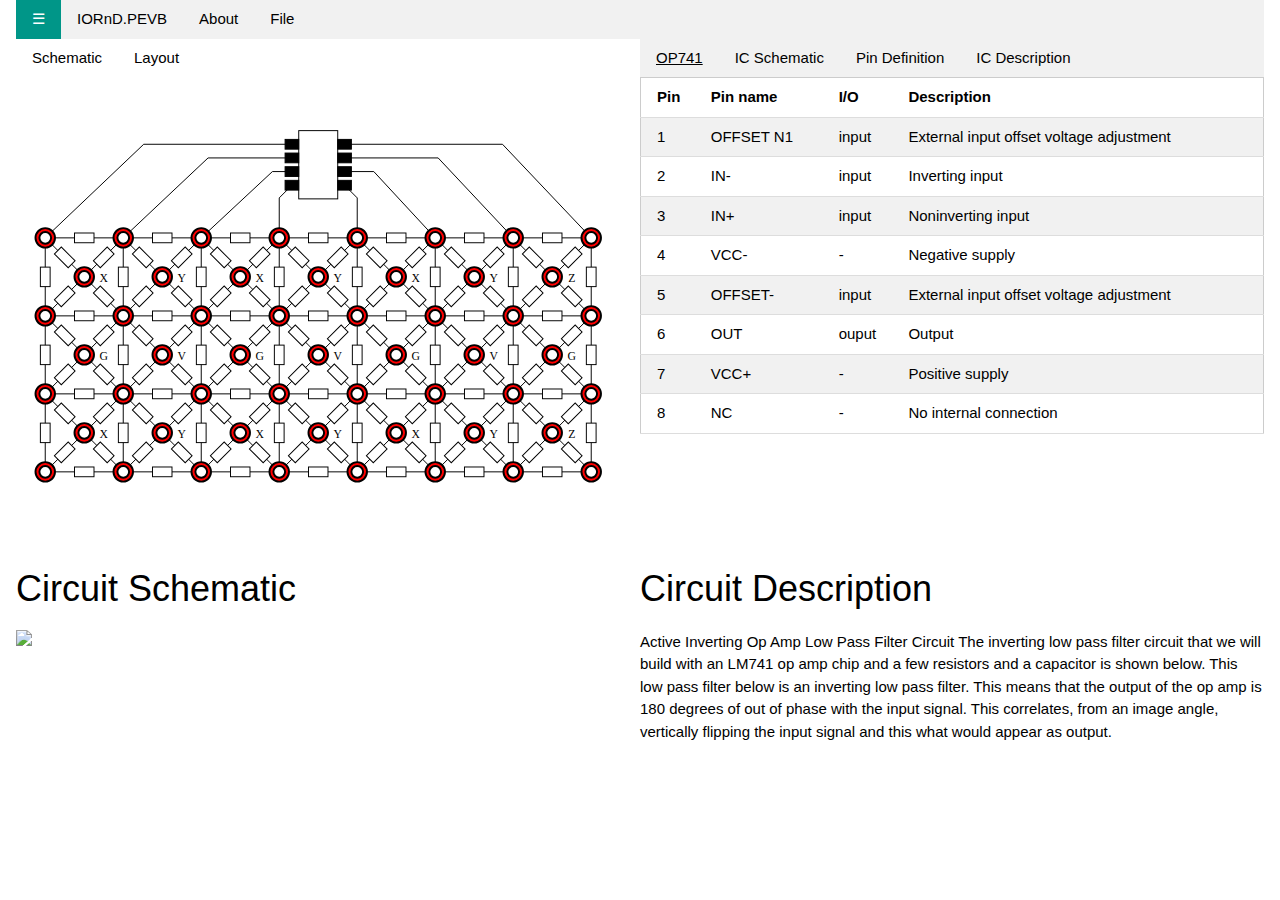
==== edit.html @ cb0a260a "20200705" ====
<!DOCTYPE html>
<html>

<head>
    <title>IORnD.PEVB</title>
    <meta name="viewport" content="width=device-width, initial-scale=1">
    <link rel="stylesheet" href="https://www.w3schools.com/w3css/4/w3.css">
    <script type=" text/javascript" src="js/jquery-3.4.1.min.js"></script>
	<script type=" text/javascript" src="js/ManagerZ.js"></script>
	<script type=" text/javascript" src="js/ManagerUI.js"></script>
	<script type=" text/javascript" src="js/index.js"></script>
</head>

<body>


    <div class="w3-container">
<div class="w3-sidebar w3-bar-block w3-card" style="width:200px;" id="mySidebar">
  <a href="#" onclick="w3_close()" class="w3-bar-item w3-button">Close &times;</a>
   OP 741 
   <ul>
   <li><a href="#" class="w3-bar-item w3-button">Low-Pass Filter</a></li>
   <li><a href="#" class="w3-bar-item w3-button">High-Pass Filter</a></li>
  555 
  <a href="#" class="w3-bar-item w3-button">Link 2</a>
</div>
        <div class="w3-bar w3-light-grey">
			
			<a href="#" class="w3-bar-item w3-button w3-teal" onclick="w3_open()">☰</a>
            <a href="#" class="w3-bar-item w3-button" onclick="openTab('Home')">IORnD.PEVB</a>
            <a href="#" class="w3-bar-item w3-button" onclick="openTab('About')">About</a>
            <div class="w3-dropdown-hover">
                <button class="w3-button">File</button>
                <div class="w3-dropdown-content w3-bar-block w3-card-4">
                    <a href="#" onclick="openTab('NewCircuit')" class="w3-bar-item w3-button">New Circuit</a>
                    <a href="#" onclick="openTab('NewIC')" class="w3-bar-item w3-button">New IC</a>
                    <a href="#" class="w3-bar-item w3-button">------</a>
                    <a href="#" onclick="document.getElementById('OpenDir').style.display='block'" class="w3-bar-item w3-button">Browse Circuit</a>
                    <a href="#" onclick="openTab('LoadIC')" class="w3-bar-item w3-button">Browse IC</a>
                </div>
            </div>
            
        </div>
        <div class="w3-row">
        	<div class="w3-col m6 l6">
 	               <div class="w3-bar">
 	                   <a href="#" class="w3-bar-item w3-button" onclick="openCircuitView('Schematic')">Schematic</a>
 	                   <a href="#" class="w3-bar-item w3-button" onclick="openCircuitView('Layout')">Layout</a>
 	               </div>
	                <div id="Schematic" class="view" width="100%" >
				<svg xmlns="http://www.w3.org/2000/svg" xmlns:svg="http://www.w3.org/2000/svg" viewBox="0 0 640 480" >
				<!-- Created with SVG-edit - http://svg-edit.googlecode.com/ -->
				<g>
				<title>Layer 1</title>
				<rect id="ic" stroke="#000000" height="70" width="40" y="55" x="290.0" fill="#ffffff"/>
				<rect id="ic_p1" stroke="#000000" height="10" width="14" y="64" x="276.0" fill="#000000"/>
				<rect id="ic_p2" stroke="#000000" height="10" width="14" y="78" x="276.0" fill="#000000"/>
				<rect id="ic_p3" stroke="#000000" height="10" width="14" y="92" x="276.0" fill="#000000"/>
				<rect id="ic_p4" stroke="#000000" height="10" width="14" y="106" x="276.0" fill="#000000"/>
				<rect id="ic_p8" stroke="#000000" height="10" width="14" y="64" x="330.0" fill="#000000"/>
				<rect id="ic_p7" stroke="#000000" height="10" width="14" y="78" x="330.0" fill="#000000"/>
				<rect id="ic_p6" stroke="#000000" height="10" width="14" y="92" x="330.0" fill="#000000"/>
				<rect id="ic_p5" stroke="#000000" height="10" width="14" y="106" x="330.0" fill="#000000"/>
				<line id="" y2="124.0" x2="350" y1="111" x1="337.0" stroke-linecap="null" stroke-linejoin="null" stroke-dasharray="null" stroke-width="null" fill="none" stroke="#000000"/>
				<line id="" y2="124.0" x2="350" y1="165" x1="350" stroke-linecap="null" stroke-linejoin="null" stroke-dasharray="null" stroke-width="null" fill="none" stroke="#000000"/>
				<line id="" y2="124.0" x2="270" y1="111" x1="283.0" stroke-linecap="null" stroke-linejoin="null" stroke-dasharray="null" stroke-width="null" fill="none" stroke="#000000"/>
				<line id="" y2="124.0" x2="270" y1="165" x1="270" stroke-linecap="null" stroke-linejoin="null" stroke-dasharray="null" stroke-width="null" fill="none" stroke="#000000"/>
				<line id="" y2="69" x2="131" y1="165" x1="30" stroke-linecap="null" stroke-linejoin="null" stroke-dasharray="null" stroke-width="null" fill="none" stroke="#000000"/>
				<line id="" y2="69" x2="131" y1="69" x1="283.0" stroke-linecap="null" stroke-linejoin="null" stroke-dasharray="null" stroke-width="null" fill="none" stroke="#000000"/>
				<line id="" y2="83" x2="197" y1="165" x1="110" stroke-linecap="null" stroke-linejoin="null" stroke-dasharray="null" stroke-width="null" fill="none" stroke="#000000"/>
				<line id="" y2="83" x2="197" y1="83" x1="283.0" stroke-linecap="null" stroke-linejoin="null" stroke-dasharray="null" stroke-width="null" fill="none" stroke="#000000"/>
				<line id="" y2="97" x2="263" y1="165" x1="190" stroke-linecap="null" stroke-linejoin="null" stroke-dasharray="null" stroke-width="null" fill="none" stroke="#000000"/>
				<line id="" y2="97" x2="263" y1="97" x1="283.0" stroke-linecap="null" stroke-linejoin="null" stroke-dasharray="null" stroke-width="null" fill="none" stroke="#000000"/>
				<line id="" y2="97" x2="367" y1="165" x1="430" stroke-linecap="null" stroke-linejoin="null" stroke-dasharray="null" stroke-width="null" fill="none" stroke="#000000"/>
				<line id="" y2="97" x2="367" y1="97" x1="337.0" stroke-linecap="null" stroke-linejoin="null" stroke-dasharray="null" stroke-width="null" fill="none" stroke="#000000"/>
				<line id="" y2="83" x2="433" y1="165" x1="510" stroke-linecap="null" stroke-linejoin="null" stroke-dasharray="null" stroke-width="null" fill="none" stroke="#000000"/>
				<line id="" y2="83" x2="433" y1="83" x1="337.0" stroke-linecap="null" stroke-linejoin="null" stroke-dasharray="null" stroke-width="null" fill="none" stroke="#000000"/>
				<line id="" y2="69" x2="499" y1="165" x1="590" stroke-linecap="null" stroke-linejoin="null" stroke-dasharray="null" stroke-width="null" fill="none" stroke="#000000"/>
				<line id="" y2="69" x2="499" y1="69" x1="337.0" stroke-linecap="null" stroke-linejoin="null" stroke-dasharray="null" stroke-width="null" fill="none" stroke="#000000"/>
				<line id="W_p1b_Zp1b_p2b" y2="405" x2="70" y1="405" x1="30" stroke-linecap="null" stroke-linejoin="null" stroke-dasharray="null" stroke-width="null" fill="none" stroke="#000000"/>
				<line id="W_p2b_Zp1b_p2b" y2="405" x2="70" y1="405" x1="110" stroke-linecap="null" stroke-linejoin="null" stroke-dasharray="null" stroke-width="null" fill="none" stroke="#000000"/>
				<line id="W_p2b_Zp2b_p3b" y2="405" x2="150" y1="405" x1="110" stroke-linecap="null" stroke-linejoin="null" stroke-dasharray="null" stroke-width="null" fill="none" stroke="#000000"/>
				<line id="W_p3b_Zp2b_p3b" y2="405" x2="150" y1="405" x1="190" stroke-linecap="null" stroke-linejoin="null" stroke-dasharray="null" stroke-width="null" fill="none" stroke="#000000"/>
				<line id="W_p3b_Zp3b_p4b" y2="405" x2="230" y1="405" x1="190" stroke-linecap="null" stroke-linejoin="null" stroke-dasharray="null" stroke-width="null" fill="none" stroke="#000000"/>
				<line id="W_p4b_Zp3b_p4b" y2="405" x2="230" y1="405" x1="270" stroke-linecap="null" stroke-linejoin="null" stroke-dasharray="null" stroke-width="null" fill="none" stroke="#000000"/>
				<line id="W_p4b_Zp4b_p5b" y2="405" x2="310" y1="405" x1="270" stroke-linecap="null" stroke-linejoin="null" stroke-dasharray="null" stroke-width="null" fill="none" stroke="#000000"/>
				<line id="W_p5b_Zp4b_p5b" y2="405" x2="310" y1="405" x1="350" stroke-linecap="null" stroke-linejoin="null" stroke-dasharray="null" stroke-width="null" fill="none" stroke="#000000"/>
				<line id="W_p5b_Zp5b_p6b" y2="405" x2="390" y1="405" x1="350" stroke-linecap="null" stroke-linejoin="null" stroke-dasharray="null" stroke-width="null" fill="none" stroke="#000000"/>
				<line id="W_p6b_Zp5b_p6b" y2="405" x2="390" y1="405" x1="430" stroke-linecap="null" stroke-linejoin="null" stroke-dasharray="null" stroke-width="null" fill="none" stroke="#000000"/>
				<line id="W_p6b_Zp6b_p7b" y2="405" x2="470" y1="405" x1="430" stroke-linecap="null" stroke-linejoin="null" stroke-dasharray="null" stroke-width="null" fill="none" stroke="#000000"/>
				<line id="W_p7b_Zp6b_p7b" y2="405" x2="470" y1="405" x1="510" stroke-linecap="null" stroke-linejoin="null" stroke-dasharray="null" stroke-width="null" fill="none" stroke="#000000"/>
				<line id="W_p7b_Zp7b_p8b" y2="405" x2="550" y1="405" x1="510" stroke-linecap="null" stroke-linejoin="null" stroke-dasharray="null" stroke-width="null" fill="none" stroke="#000000"/>
				<line id="W_p8b_Zp7b_p8b" y2="405" x2="550" y1="405" x1="590" stroke-linecap="null" stroke-linejoin="null" stroke-dasharray="null" stroke-width="null" fill="none" stroke="#000000"/>
				<line id="W_p1t_Zp1t_p2t" y2="165" x2="70" y1="165" x1="30" stroke-linecap="null" stroke-linejoin="null" stroke-dasharray="null" stroke-width="null" fill="none" stroke="#000000"/>
				<line id="W_p2t_Zp1t_p2t" y2="165" x2="70" y1="165" x1="110" stroke-linecap="null" stroke-linejoin="null" stroke-dasharray="null" stroke-width="null" fill="none" stroke="#000000"/>
				<line id="W_p2t_Zp2t_p3t" y2="165" x2="150" y1="165" x1="110" stroke-linecap="null" stroke-linejoin="null" stroke-dasharray="null" stroke-width="null" fill="none" stroke="#000000"/>
				<line id="W_p3t_Zp2t_p3t" y2="165" x2="150" y1="165" x1="190" stroke-linecap="null" stroke-linejoin="null" stroke-dasharray="null" stroke-width="null" fill="none" stroke="#000000"/>
				<line id="W_p3t_Zp3t_p4t" y2="165" x2="230" y1="165" x1="190" stroke-linecap="null" stroke-linejoin="null" stroke-dasharray="null" stroke-width="null" fill="none" stroke="#000000"/>
				<line id="W_p4t_Zp3t_p4t" y2="165" x2="230" y1="165" x1="270" stroke-linecap="null" stroke-linejoin="null" stroke-dasharray="null" stroke-width="null" fill="none" stroke="#000000"/>
				<line id="W_p4t_Zp4t_p5t" y2="165" x2="310" y1="165" x1="270" stroke-linecap="null" stroke-linejoin="null" stroke-dasharray="null" stroke-width="null" fill="none" stroke="#000000"/>
				<line id="W_p5t_Zp4t_p5t" y2="165" x2="310" y1="165" x1="350" stroke-linecap="null" stroke-linejoin="null" stroke-dasharray="null" stroke-width="null" fill="none" stroke="#000000"/>
				<line id="W_p5t_Zp5t_p6t" y2="165" x2="390" y1="165" x1="350" stroke-linecap="null" stroke-linejoin="null" stroke-dasharray="null" stroke-width="null" fill="none" stroke="#000000"/>
				<line id="W_p6t_Zp5t_p6t" y2="165" x2="390" y1="165" x1="430" stroke-linecap="null" stroke-linejoin="null" stroke-dasharray="null" stroke-width="null" fill="none" stroke="#000000"/>
				<line id="W_p6t_Zp6t_p7t" y2="165" x2="470" y1="165" x1="430" stroke-linecap="null" stroke-linejoin="null" stroke-dasharray="null" stroke-width="null" fill="none" stroke="#000000"/>
				<line id="W_p7t_Zp6t_p7t" y2="165" x2="470" y1="165" x1="510" stroke-linecap="null" stroke-linejoin="null" stroke-dasharray="null" stroke-width="null" fill="none" stroke="#000000"/>
				<line id="W_p7t_Zp7t_p8t" y2="165" x2="550" y1="165" x1="510" stroke-linecap="null" stroke-linejoin="null" stroke-dasharray="null" stroke-width="null" fill="none" stroke="#000000"/>
				<line id="W_p8t_Zp7t_p8t" y2="165" x2="550" y1="165" x1="590" stroke-linecap="null" stroke-linejoin="null" stroke-dasharray="null" stroke-width="null" fill="none" stroke="#000000"/>
				<line id="W_n1t_Zn1t_n2t" y2="245" x2="70" y1="245" x1="30" stroke-linecap="null" stroke-linejoin="null" stroke-dasharray="null" stroke-width="null" fill="none" stroke="#000000"/>
				<line id="W_n2t_Zn1t_n2t" y2="245" x2="70" y1="245" x1="110" stroke-linecap="null" stroke-linejoin="null" stroke-dasharray="null" stroke-width="null" fill="none" stroke="#000000"/>
				<line id="W_n2t_Zn2t_n3t" y2="245" x2="150" y1="245" x1="110" stroke-linecap="null" stroke-linejoin="null" stroke-dasharray="null" stroke-width="null" fill="none" stroke="#000000"/>
				<line id="W_n3t_Zn2t_n3t" y2="245" x2="150" y1="245" x1="190" stroke-linecap="null" stroke-linejoin="null" stroke-dasharray="null" stroke-width="null" fill="none" stroke="#000000"/>
				<line id="W_n3t_Zn3t_n4t" y2="245" x2="230" y1="245" x1="190" stroke-linecap="null" stroke-linejoin="null" stroke-dasharray="null" stroke-width="null" fill="none" stroke="#000000"/>
				<line id="W_n4t_Zn3t_n4t" y2="245" x2="230" y1="245" x1="270" stroke-linecap="null" stroke-linejoin="null" stroke-dasharray="null" stroke-width="null" fill="none" stroke="#000000"/>
				<line id="W_n4t_Zn4t_n5t" y2="245" x2="310" y1="245" x1="270" stroke-linecap="null" stroke-linejoin="null" stroke-dasharray="null" stroke-width="null" fill="none" stroke="#000000"/>
				<line id="W_n5t_Zn4t_n5t" y2="245" x2="310" y1="245" x1="350" stroke-linecap="null" stroke-linejoin="null" stroke-dasharray="null" stroke-width="null" fill="none" stroke="#000000"/>
				<line id="W_n5t_Zn5t_n6t" y2="245" x2="390" y1="245" x1="350" stroke-linecap="null" stroke-linejoin="null" stroke-dasharray="null" stroke-width="null" fill="none" stroke="#000000"/>
				<line id="W_n6t_Zn5t_n6t" y2="245" x2="390" y1="245" x1="430" stroke-linecap="null" stroke-linejoin="null" stroke-dasharray="null" stroke-width="null" fill="none" stroke="#000000"/>
				<line id="W_n6t_Zn6t_n7t" y2="245" x2="470" y1="245" x1="430" stroke-linecap="null" stroke-linejoin="null" stroke-dasharray="null" stroke-width="null" fill="none" stroke="#000000"/>
				<line id="W_n7t_Zn6t_n7t" y2="245" x2="470" y1="245" x1="510" stroke-linecap="null" stroke-linejoin="null" stroke-dasharray="null" stroke-width="null" fill="none" stroke="#000000"/>
				<line id="W_n7t_Zn7t_n8t" y2="245" x2="550" y1="245" x1="510" stroke-linecap="null" stroke-linejoin="null" stroke-dasharray="null" stroke-width="null" fill="none" stroke="#000000"/>
				<line id="W_n8t_Zn7t_n8t" y2="245" x2="550" y1="245" x1="590" stroke-linecap="null" stroke-linejoin="null" stroke-dasharray="null" stroke-width="null" fill="none" stroke="#000000"/>
				<line id="W_n1b_Zn1b_n2b" y2="325" x2="70" y1="325" x1="30" stroke-linecap="null" stroke-linejoin="null" stroke-dasharray="null" stroke-width="null" fill="none" stroke="#000000"/>
				<line id="W_n2b_Zn1b_n2b" y2="325" x2="70" y1="325" x1="110" stroke-linecap="null" stroke-linejoin="null" stroke-dasharray="null" stroke-width="null" fill="none" stroke="#000000"/>
				<line id="W_n2b_Zn2b_n3b" y2="325" x2="150" y1="325" x1="110" stroke-linecap="null" stroke-linejoin="null" stroke-dasharray="null" stroke-width="null" fill="none" stroke="#000000"/>
				<line id="W_n3b_Zn2b_n3b" y2="325" x2="150" y1="325" x1="190" stroke-linecap="null" stroke-linejoin="null" stroke-dasharray="null" stroke-width="null" fill="none" stroke="#000000"/>
				<line id="W_n3b_Zn3b_n4b" y2="325" x2="230" y1="325" x1="190" stroke-linecap="null" stroke-linejoin="null" stroke-dasharray="null" stroke-width="null" fill="none" stroke="#000000"/>
				<line id="W_n4b_Zn3b_n4b" y2="325" x2="230" y1="325" x1="270" stroke-linecap="null" stroke-linejoin="null" stroke-dasharray="null" stroke-width="null" fill="none" stroke="#000000"/>
				<line id="W_n4b_Zn4b_n5b" y2="325" x2="310" y1="325" x1="270" stroke-linecap="null" stroke-linejoin="null" stroke-dasharray="null" stroke-width="null" fill="none" stroke="#000000"/>
				<line id="W_n5b_Zn4b_n5b" y2="325" x2="310" y1="325" x1="350" stroke-linecap="null" stroke-linejoin="null" stroke-dasharray="null" stroke-width="null" fill="none" stroke="#000000"/>
				<line id="W_n5b_Zn5b_n6b" y2="325" x2="390" y1="325" x1="350" stroke-linecap="null" stroke-linejoin="null" stroke-dasharray="null" stroke-width="null" fill="none" stroke="#000000"/>
				<line id="W_n6b_Zn5b_n6b" y2="325" x2="390" y1="325" x1="430" stroke-linecap="null" stroke-linejoin="null" stroke-dasharray="null" stroke-width="null" fill="none" stroke="#000000"/>
				<line id="W_n6b_Zn6b_n7b" y2="325" x2="470" y1="325" x1="430" stroke-linecap="null" stroke-linejoin="null" stroke-dasharray="null" stroke-width="null" fill="none" stroke="#000000"/>
				<line id="W_n7b_Zn6b_n7b" y2="325" x2="470" y1="325" x1="510" stroke-linecap="null" stroke-linejoin="null" stroke-dasharray="null" stroke-width="null" fill="none" stroke="#000000"/>
				<line id="W_n7b_Zn7b_n8b" y2="325" x2="550" y1="325" x1="510" stroke-linecap="null" stroke-linejoin="null" stroke-dasharray="null" stroke-width="null" fill="none" stroke="#000000"/>
				<line id="W_n8b_Zn7b_n8b" y2="325" x2="550" y1="325" x1="590" stroke-linecap="null" stroke-linejoin="null" stroke-dasharray="null" stroke-width="null" fill="none" stroke="#000000"/>
				<line id="W_p1t_Zp1t_n1t" y2="205" x2="30" y1="165" x1="30" stroke-linecap="null" stroke-linejoin="null" stroke-dasharray="null" stroke-width="null" fill="none" stroke="#000000"/>
				<line id="W_p2t_Zp2t_n2t" y2="205" x2="110" y1="165" x1="110" stroke-linecap="null" stroke-linejoin="null" stroke-dasharray="null" stroke-width="null" fill="none" stroke="#000000"/>
				<line id="W_p3t_Zp3t_n3t" y2="205" x2="190" y1="165" x1="190" stroke-linecap="null" stroke-linejoin="null" stroke-dasharray="null" stroke-width="null" fill="none" stroke="#000000"/>
				<line id="W_p4t_Zp4t_n4t" y2="205" x2="270" y1="165" x1="270" stroke-linecap="null" stroke-linejoin="null" stroke-dasharray="null" stroke-width="null" fill="none" stroke="#000000"/>
				<line id="W_p5t_Zp5t_n5t" y2="205" x2="350" y1="165" x1="350" stroke-linecap="null" stroke-linejoin="null" stroke-dasharray="null" stroke-width="null" fill="none" stroke="#000000"/>
				<line id="W_p6t_Zp6t_n6t" y2="205" x2="430" y1="165" x1="430" stroke-linecap="null" stroke-linejoin="null" stroke-dasharray="null" stroke-width="null" fill="none" stroke="#000000"/>
				<line id="W_p7t_Zp7t_n7t" y2="205" x2="510" y1="165" x1="510" stroke-linecap="null" stroke-linejoin="null" stroke-dasharray="null" stroke-width="null" fill="none" stroke="#000000"/>
				<line id="W_p8t_Zp8t_n8t" y2="205" x2="590" y1="165" x1="590" stroke-linecap="null" stroke-linejoin="null" stroke-dasharray="null" stroke-width="null" fill="none" stroke="#000000"/>
				<line id="W_n1t_Zp1t_n1t" y2="205" x2="30" y1="245" x1="30" stroke-linecap="null" stroke-linejoin="null" stroke-dasharray="null" stroke-width="null" fill="none" stroke="#000000"/>
				<line id="W_n2t_Zp2t_n2t" y2="205" x2="110" y1="245" x1="110" stroke-linecap="null" stroke-linejoin="null" stroke-dasharray="null" stroke-width="null" fill="none" stroke="#000000"/>
				<line id="W_n3t_Zp3t_n3t" y2="205" x2="190" y1="245" x1="190" stroke-linecap="null" stroke-linejoin="null" stroke-dasharray="null" stroke-width="null" fill="none" stroke="#000000"/>
				<line id="W_n4t_Zp4t_n4t" y2="205" x2="270" y1="245" x1="270" stroke-linecap="null" stroke-linejoin="null" stroke-dasharray="null" stroke-width="null" fill="none" stroke="#000000"/>
				<line id="W_n5t_Zp5t_n5t" y2="205" x2="350" y1="245" x1="350" stroke-linecap="null" stroke-linejoin="null" stroke-dasharray="null" stroke-width="null" fill="none" stroke="#000000"/>
				<line id="W_n6t_Zp6t_n6t" y2="205" x2="430" y1="245" x1="430" stroke-linecap="null" stroke-linejoin="null" stroke-dasharray="null" stroke-width="null" fill="none" stroke="#000000"/>
				<line id="W_n7t_Zp7t_n7t" y2="205" x2="510" y1="245" x1="510" stroke-linecap="null" stroke-linejoin="null" stroke-dasharray="null" stroke-width="null" fill="none" stroke="#000000"/>
				<line id="W_n8t_Zp8t_n8t" y2="205" x2="590" y1="245" x1="590" stroke-linecap="null" stroke-linejoin="null" stroke-dasharray="null" stroke-width="null" fill="none" stroke="#000000"/>
				<line id="W_p1t_Zp1t_x1t" y2="185" x2="50" y1="165" x1="30" stroke-linecap="null" stroke-linejoin="null" stroke-dasharray="null" stroke-width="null" fill="none" stroke="#000000"/>
				<line id="W_p2t_Zp1t_x1t" y2="185" x2="90" y1="165" x1="110" stroke-linecap="null" stroke-linejoin="null" stroke-dasharray="null" stroke-width="null" fill="none" stroke="#000000"/>
				<line id="W_n1t_Zp1t_x1t" y2="225" x2="50" y1="245" x1="30" stroke-linecap="null" stroke-linejoin="null" stroke-dasharray="null" stroke-width="null" fill="none" stroke="#000000"/>
				<line id="W_n2t_Zn1t_x1t" y2="225" x2="90" y1="245" x1="110" stroke-linecap="null" stroke-linejoin="null" stroke-dasharray="null" stroke-width="null" fill="none" stroke="#000000"/>
				<line id="W_x1t_Zp1t_x1t" y2="185" x2="50" y1="205" x1="70" stroke-linecap="null" stroke-linejoin="null" stroke-dasharray="null" stroke-width="null" fill="none" stroke="#000000"/>
				<line id="W_x1t_Zp2t_x1t" y2="185" x2="90" y1="205" x1="70" stroke-linecap="null" stroke-linejoin="null" stroke-dasharray="null" stroke-width="null" fill="none" stroke="#000000"/>
				<line id="W_x1t_Zp2t_x1t" y2="225" x2="50" y1="205" x1="70" stroke-linecap="null" stroke-linejoin="null" stroke-dasharray="null" stroke-width="null" fill="none" stroke="#000000"/>
				<line id="W_x1t_Zn2t_x1t" y2="225" x2="90" y1="205" x1="70" stroke-linecap="null" stroke-linejoin="null" stroke-dasharray="null" stroke-width="null" fill="none" stroke="#000000"/>
				<line id="W_p2t_Zp2t_y1t" y2="185" x2="130" y1="165" x1="110" stroke-linecap="null" stroke-linejoin="null" stroke-dasharray="null" stroke-width="null" fill="none" stroke="#000000"/>
				<line id="W_p3t_Zp2t_y1t" y2="185" x2="170" y1="165" x1="190" stroke-linecap="null" stroke-linejoin="null" stroke-dasharray="null" stroke-width="null" fill="none" stroke="#000000"/>
				<line id="W_n2t_Zp2t_y1t" y2="225" x2="130" y1="245" x1="110" stroke-linecap="null" stroke-linejoin="null" stroke-dasharray="null" stroke-width="null" fill="none" stroke="#000000"/>
				<line id="W_n3t_Zn2t_y1t" y2="225" x2="170" y1="245" x1="190" stroke-linecap="null" stroke-linejoin="null" stroke-dasharray="null" stroke-width="null" fill="none" stroke="#000000"/>
				<line id="W_y1t_Zp2t_y1t" y2="185" x2="130" y1="205" x1="150" stroke-linecap="null" stroke-linejoin="null" stroke-dasharray="null" stroke-width="null" fill="none" stroke="#000000"/>
				<line id="W_y1t_Zp3t_y1t" y2="185" x2="170" y1="205" x1="150" stroke-linecap="null" stroke-linejoin="null" stroke-dasharray="null" stroke-width="null" fill="none" stroke="#000000"/>
				<line id="W_y1t_Zp3t_y1t" y2="225" x2="130" y1="205" x1="150" stroke-linecap="null" stroke-linejoin="null" stroke-dasharray="null" stroke-width="null" fill="none" stroke="#000000"/>
				<line id="W_y1t_Zn3t_y1t" y2="225" x2="170" y1="205" x1="150" stroke-linecap="null" stroke-linejoin="null" stroke-dasharray="null" stroke-width="null" fill="none" stroke="#000000"/>
				<line id="W_p3t_Zp3t_x2t" y2="185" x2="210" y1="165" x1="190" stroke-linecap="null" stroke-linejoin="null" stroke-dasharray="null" stroke-width="null" fill="none" stroke="#000000"/>
				<line id="W_p4t_Zp3t_x2t" y2="185" x2="250" y1="165" x1="270" stroke-linecap="null" stroke-linejoin="null" stroke-dasharray="null" stroke-width="null" fill="none" stroke="#000000"/>
				<line id="W_n3t_Zp3t_x2t" y2="225" x2="210" y1="245" x1="190" stroke-linecap="null" stroke-linejoin="null" stroke-dasharray="null" stroke-width="null" fill="none" stroke="#000000"/>
				<line id="W_n4t_Zn3t_x2t" y2="225" x2="250" y1="245" x1="270" stroke-linecap="null" stroke-linejoin="null" stroke-dasharray="null" stroke-width="null" fill="none" stroke="#000000"/>
				<line id="W_x2t_Zp3t_x2t" y2="185" x2="210" y1="205" x1="230" stroke-linecap="null" stroke-linejoin="null" stroke-dasharray="null" stroke-width="null" fill="none" stroke="#000000"/>
				<line id="W_x2t_Zp4t_x2t" y2="185" x2="250" y1="205" x1="230" stroke-linecap="null" stroke-linejoin="null" stroke-dasharray="null" stroke-width="null" fill="none" stroke="#000000"/>
				<line id="W_x2t_Zp4t_x2t" y2="225" x2="210" y1="205" x1="230" stroke-linecap="null" stroke-linejoin="null" stroke-dasharray="null" stroke-width="null" fill="none" stroke="#000000"/>
				<line id="W_x2t_Zn4t_x2t" y2="225" x2="250" y1="205" x1="230" stroke-linecap="null" stroke-linejoin="null" stroke-dasharray="null" stroke-width="null" fill="none" stroke="#000000"/>
				<line id="W_p4t_Zp4t_y2t" y2="185" x2="290" y1="165" x1="270" stroke-linecap="null" stroke-linejoin="null" stroke-dasharray="null" stroke-width="null" fill="none" stroke="#000000"/>
				<line id="W_p5t_Zp4t_y2t" y2="185" x2="330" y1="165" x1="350" stroke-linecap="null" stroke-linejoin="null" stroke-dasharray="null" stroke-width="null" fill="none" stroke="#000000"/>
				<line id="W_n4t_Zp4t_y2t" y2="225" x2="290" y1="245" x1="270" stroke-linecap="null" stroke-linejoin="null" stroke-dasharray="null" stroke-width="null" fill="none" stroke="#000000"/>
				<line id="W_n5t_Zn4t_y2t" y2="225" x2="330" y1="245" x1="350" stroke-linecap="null" stroke-linejoin="null" stroke-dasharray="null" stroke-width="null" fill="none" stroke="#000000"/>
				<line id="W_y2t_Zp4t_y2t" y2="185" x2="290" y1="205" x1="310" stroke-linecap="null" stroke-linejoin="null" stroke-dasharray="null" stroke-width="null" fill="none" stroke="#000000"/>
				<line id="W_y2t_Zp5t_y2t" y2="185" x2="330" y1="205" x1="310" stroke-linecap="null" stroke-linejoin="null" stroke-dasharray="null" stroke-width="null" fill="none" stroke="#000000"/>
				<line id="W_y2t_Zp5t_y2t" y2="225" x2="290" y1="205" x1="310" stroke-linecap="null" stroke-linejoin="null" stroke-dasharray="null" stroke-width="null" fill="none" stroke="#000000"/>
				<line id="W_y2t_Zn5t_y2t" y2="225" x2="330" y1="205" x1="310" stroke-linecap="null" stroke-linejoin="null" stroke-dasharray="null" stroke-width="null" fill="none" stroke="#000000"/>
				<line id="W_p5t_Zp5t_x3t" y2="185" x2="370" y1="165" x1="350" stroke-linecap="null" stroke-linejoin="null" stroke-dasharray="null" stroke-width="null" fill="none" stroke="#000000"/>
				<line id="W_p6t_Zp5t_x3t" y2="185" x2="410" y1="165" x1="430" stroke-linecap="null" stroke-linejoin="null" stroke-dasharray="null" stroke-width="null" fill="none" stroke="#000000"/>
				<line id="W_n5t_Zp5t_x3t" y2="225" x2="370" y1="245" x1="350" stroke-linecap="null" stroke-linejoin="null" stroke-dasharray="null" stroke-width="null" fill="none" stroke="#000000"/>
				<line id="W_n6t_Zn5t_x3t" y2="225" x2="410" y1="245" x1="430" stroke-linecap="null" stroke-linejoin="null" stroke-dasharray="null" stroke-width="null" fill="none" stroke="#000000"/>
				<line id="W_x3t_Zp5t_x3t" y2="185" x2="370" y1="205" x1="390" stroke-linecap="null" stroke-linejoin="null" stroke-dasharray="null" stroke-width="null" fill="none" stroke="#000000"/>
				<line id="W_x3t_Zp6t_x3t" y2="185" x2="410" y1="205" x1="390" stroke-linecap="null" stroke-linejoin="null" stroke-dasharray="null" stroke-width="null" fill="none" stroke="#000000"/>
				<line id="W_x3t_Zp6t_x3t" y2="225" x2="370" y1="205" x1="390" stroke-linecap="null" stroke-linejoin="null" stroke-dasharray="null" stroke-width="null" fill="none" stroke="#000000"/>
				<line id="W_x3t_Zn6t_x3t" y2="225" x2="410" y1="205" x1="390" stroke-linecap="null" stroke-linejoin="null" stroke-dasharray="null" stroke-width="null" fill="none" stroke="#000000"/>
				<line id="W_p6t_Zp6t_y3t" y2="185" x2="450" y1="165" x1="430" stroke-linecap="null" stroke-linejoin="null" stroke-dasharray="null" stroke-width="null" fill="none" stroke="#000000"/>
				<line id="W_p7t_Zp6t_y3t" y2="185" x2="490" y1="165" x1="510" stroke-linecap="null" stroke-linejoin="null" stroke-dasharray="null" stroke-width="null" fill="none" stroke="#000000"/>
				<line id="W_n6t_Zp6t_y3t" y2="225" x2="450" y1="245" x1="430" stroke-linecap="null" stroke-linejoin="null" stroke-dasharray="null" stroke-width="null" fill="none" stroke="#000000"/>
				<line id="W_n7t_Zn6t_y3t" y2="225" x2="490" y1="245" x1="510" stroke-linecap="null" stroke-linejoin="null" stroke-dasharray="null" stroke-width="null" fill="none" stroke="#000000"/>
				<line id="W_y3t_Zp6t_y3t" y2="185" x2="450" y1="205" x1="470" stroke-linecap="null" stroke-linejoin="null" stroke-dasharray="null" stroke-width="null" fill="none" stroke="#000000"/>
				<line id="W_y3t_Zp7t_y3t" y2="185" x2="490" y1="205" x1="470" stroke-linecap="null" stroke-linejoin="null" stroke-dasharray="null" stroke-width="null" fill="none" stroke="#000000"/>
				<line id="W_y3t_Zp7t_y3t" y2="225" x2="450" y1="205" x1="470" stroke-linecap="null" stroke-linejoin="null" stroke-dasharray="null" stroke-width="null" fill="none" stroke="#000000"/>
				<line id="W_y3t_Zn7t_y3t" y2="225" x2="490" y1="205" x1="470" stroke-linecap="null" stroke-linejoin="null" stroke-dasharray="null" stroke-width="null" fill="none" stroke="#000000"/>
				<line id="W_p7t_Zp7t_z1t" y2="185" x2="530" y1="165" x1="510" stroke-linecap="null" stroke-linejoin="null" stroke-dasharray="null" stroke-width="null" fill="none" stroke="#000000"/>
				<line id="W_p8t_Zp7t_z1t" y2="185" x2="570" y1="165" x1="590" stroke-linecap="null" stroke-linejoin="null" stroke-dasharray="null" stroke-width="null" fill="none" stroke="#000000"/>
				<line id="W_n7t_Zp7t_z1t" y2="225" x2="530" y1="245" x1="510" stroke-linecap="null" stroke-linejoin="null" stroke-dasharray="null" stroke-width="null" fill="none" stroke="#000000"/>
				<line id="W_n8t_Zn7t_z1t" y2="225" x2="570" y1="245" x1="590" stroke-linecap="null" stroke-linejoin="null" stroke-dasharray="null" stroke-width="null" fill="none" stroke="#000000"/>
				<line id="W_z1t_Zp7t_z1t" y2="185" x2="530" y1="205" x1="550" stroke-linecap="null" stroke-linejoin="null" stroke-dasharray="null" stroke-width="null" fill="none" stroke="#000000"/>
				<line id="W_z1t_Zp8t_z1t" y2="185" x2="570" y1="205" x1="550" stroke-linecap="null" stroke-linejoin="null" stroke-dasharray="null" stroke-width="null" fill="none" stroke="#000000"/>
				<line id="W_z1t_Zp8t_z1t" y2="225" x2="530" y1="205" x1="550" stroke-linecap="null" stroke-linejoin="null" stroke-dasharray="null" stroke-width="null" fill="none" stroke="#000000"/>
				<line id="W_z1t_Zn8t_z1t" y2="225" x2="570" y1="205" x1="550" stroke-linecap="null" stroke-linejoin="null" stroke-dasharray="null" stroke-width="null" fill="none" stroke="#000000"/>
				<line id="W_n1t_Zn1t_n1b" y2="285" x2="30" y1="245" x1="30" stroke-linecap="null" stroke-linejoin="null" stroke-dasharray="null" stroke-width="null" fill="none" stroke="#000000"/>
				<line id="W_n2t_Zn2t_n2b" y2="285" x2="110" y1="245" x1="110" stroke-linecap="null" stroke-linejoin="null" stroke-dasharray="null" stroke-width="null" fill="none" stroke="#000000"/>
				<line id="W_n3t_Zn3t_n3b" y2="285" x2="190" y1="245" x1="190" stroke-linecap="null" stroke-linejoin="null" stroke-dasharray="null" stroke-width="null" fill="none" stroke="#000000"/>
				<line id="W_n4t_Zn4t_n4b" y2="285" x2="270" y1="245" x1="270" stroke-linecap="null" stroke-linejoin="null" stroke-dasharray="null" stroke-width="null" fill="none" stroke="#000000"/>
				<line id="W_n5t_Zn5t_n5b" y2="285" x2="350" y1="245" x1="350" stroke-linecap="null" stroke-linejoin="null" stroke-dasharray="null" stroke-width="null" fill="none" stroke="#000000"/>
				<line id="W_n6t_Zn6t_n6b" y2="285" x2="430" y1="245" x1="430" stroke-linecap="null" stroke-linejoin="null" stroke-dasharray="null" stroke-width="null" fill="none" stroke="#000000"/>
				<line id="W_n7t_Zn7t_n7b" y2="285" x2="510" y1="245" x1="510" stroke-linecap="null" stroke-linejoin="null" stroke-dasharray="null" stroke-width="null" fill="none" stroke="#000000"/>
				<line id="W_n8t_Zn8t_n8b" y2="285" x2="590" y1="245" x1="590" stroke-linecap="null" stroke-linejoin="null" stroke-dasharray="null" stroke-width="null" fill="none" stroke="#000000"/>
				<line id="W_n1b_Zn1t_n1b" y2="285" x2="30" y1="325" x1="30" stroke-linecap="null" stroke-linejoin="null" stroke-dasharray="null" stroke-width="null" fill="none" stroke="#000000"/>
				<line id="W_n2b_Zn2t_n2b" y2="285" x2="110" y1="325" x1="110" stroke-linecap="null" stroke-linejoin="null" stroke-dasharray="null" stroke-width="null" fill="none" stroke="#000000"/>
				<line id="W_n3b_Zn3t_n3b" y2="285" x2="190" y1="325" x1="190" stroke-linecap="null" stroke-linejoin="null" stroke-dasharray="null" stroke-width="null" fill="none" stroke="#000000"/>
				<line id="W_n4b_Zn4t_n4b" y2="285" x2="270" y1="325" x1="270" stroke-linecap="null" stroke-linejoin="null" stroke-dasharray="null" stroke-width="null" fill="none" stroke="#000000"/>
				<line id="W_n5b_Zn5t_n5b" y2="285" x2="350" y1="325" x1="350" stroke-linecap="null" stroke-linejoin="null" stroke-dasharray="null" stroke-width="null" fill="none" stroke="#000000"/>
				<line id="W_n6b_Zn6t_n6b" y2="285" x2="430" y1="325" x1="430" stroke-linecap="null" stroke-linejoin="null" stroke-dasharray="null" stroke-width="null" fill="none" stroke="#000000"/>
				<line id="W_n7b_Zn7t_n7b" y2="285" x2="510" y1="325" x1="510" stroke-linecap="null" stroke-linejoin="null" stroke-dasharray="null" stroke-width="null" fill="none" stroke="#000000"/>
				<line id="W_n8b_Zn8t_n8b" y2="285" x2="590" y1="325" x1="590" stroke-linecap="null" stroke-linejoin="null" stroke-dasharray="null" stroke-width="null" fill="none" stroke="#000000"/>
				<line id="W_n1t_Zn1t_g1" y2="265" x2="50" y1="245" x1="30" stroke-linecap="null" stroke-linejoin="null" stroke-dasharray="null" stroke-width="null" fill="none" stroke="#000000"/>
				<line id="W_n2t_Zn1t_g1" y2="265" x2="90" y1="245" x1="110" stroke-linecap="null" stroke-linejoin="null" stroke-dasharray="null" stroke-width="null" fill="none" stroke="#000000"/>
				<line id="W_n1b_Zn1t_g1" y2="305" x2="50" y1="325" x1="30" stroke-linecap="null" stroke-linejoin="null" stroke-dasharray="null" stroke-width="null" fill="none" stroke="#000000"/>
				<line id="W_n2b_Zn1b_g1" y2="305" x2="90" y1="325" x1="110" stroke-linecap="null" stroke-linejoin="null" stroke-dasharray="null" stroke-width="null" fill="none" stroke="#000000"/>
				<line id="W_g1_Zn1t_g1" y2="265" x2="50" y1="285" x1="70" stroke-linecap="null" stroke-linejoin="null" stroke-dasharray="null" stroke-width="null" fill="none" stroke="#000000"/>
				<line id="W_g1_Zn2t_g1" y2="265" x2="90" y1="285" x1="70" stroke-linecap="null" stroke-linejoin="null" stroke-dasharray="null" stroke-width="null" fill="none" stroke="#000000"/>
				<line id="W_g1_Zn2t_g1" y2="305" x2="50" y1="285" x1="70" stroke-linecap="null" stroke-linejoin="null" stroke-dasharray="null" stroke-width="null" fill="none" stroke="#000000"/>
				<line id="W_g1_Zn2b_g1" y2="305" x2="90" y1="285" x1="70" stroke-linecap="null" stroke-linejoin="null" stroke-dasharray="null" stroke-width="null" fill="none" stroke="#000000"/>
				<line id="W_n2t_Zn2t_v1" y2="265" x2="130" y1="245" x1="110" stroke-linecap="null" stroke-linejoin="null" stroke-dasharray="null" stroke-width="null" fill="none" stroke="#000000"/>
				<line id="W_n3t_Zn2t_v1" y2="265" x2="170" y1="245" x1="190" stroke-linecap="null" stroke-linejoin="null" stroke-dasharray="null" stroke-width="null" fill="none" stroke="#000000"/>
				<line id="W_n2b_Zn2t_v1" y2="305" x2="130" y1="325" x1="110" stroke-linecap="null" stroke-linejoin="null" stroke-dasharray="null" stroke-width="null" fill="none" stroke="#000000"/>
				<line id="W_n3b_Zn2b_v1" y2="305" x2="170" y1="325" x1="190" stroke-linecap="null" stroke-linejoin="null" stroke-dasharray="null" stroke-width="null" fill="none" stroke="#000000"/>
				<line id="W_v1_Zn2t_v1" y2="265" x2="130" y1="285" x1="150" stroke-linecap="null" stroke-linejoin="null" stroke-dasharray="null" stroke-width="null" fill="none" stroke="#000000"/>
				<line id="W_v1_Zn3t_v1" y2="265" x2="170" y1="285" x1="150" stroke-linecap="null" stroke-linejoin="null" stroke-dasharray="null" stroke-width="null" fill="none" stroke="#000000"/>
				<line id="W_v1_Zn3t_v1" y2="305" x2="130" y1="285" x1="150" stroke-linecap="null" stroke-linejoin="null" stroke-dasharray="null" stroke-width="null" fill="none" stroke="#000000"/>
				<line id="W_v1_Zn3b_v1" y2="305" x2="170" y1="285" x1="150" stroke-linecap="null" stroke-linejoin="null" stroke-dasharray="null" stroke-width="null" fill="none" stroke="#000000"/>
				<line id="W_n3t_Zn3t_g2" y2="265" x2="210" y1="245" x1="190" stroke-linecap="null" stroke-linejoin="null" stroke-dasharray="null" stroke-width="null" fill="none" stroke="#000000"/>
				<line id="W_n4t_Zn3t_g2" y2="265" x2="250" y1="245" x1="270" stroke-linecap="null" stroke-linejoin="null" stroke-dasharray="null" stroke-width="null" fill="none" stroke="#000000"/>
				<line id="W_n3b_Zn3t_g2" y2="305" x2="210" y1="325" x1="190" stroke-linecap="null" stroke-linejoin="null" stroke-dasharray="null" stroke-width="null" fill="none" stroke="#000000"/>
				<line id="W_n4b_Zn3b_g2" y2="305" x2="250" y1="325" x1="270" stroke-linecap="null" stroke-linejoin="null" stroke-dasharray="null" stroke-width="null" fill="none" stroke="#000000"/>
				<line id="W_g2_Zn3t_g2" y2="265" x2="210" y1="285" x1="230" stroke-linecap="null" stroke-linejoin="null" stroke-dasharray="null" stroke-width="null" fill="none" stroke="#000000"/>
				<line id="W_g2_Zn4t_g2" y2="265" x2="250" y1="285" x1="230" stroke-linecap="null" stroke-linejoin="null" stroke-dasharray="null" stroke-width="null" fill="none" stroke="#000000"/>
				<line id="W_g2_Zn4t_g2" y2="305" x2="210" y1="285" x1="230" stroke-linecap="null" stroke-linejoin="null" stroke-dasharray="null" stroke-width="null" fill="none" stroke="#000000"/>
				<line id="W_g2_Zn4b_g2" y2="305" x2="250" y1="285" x1="230" stroke-linecap="null" stroke-linejoin="null" stroke-dasharray="null" stroke-width="null" fill="none" stroke="#000000"/>
				<line id="W_n4t_Zn4t_v2" y2="265" x2="290" y1="245" x1="270" stroke-linecap="null" stroke-linejoin="null" stroke-dasharray="null" stroke-width="null" fill="none" stroke="#000000"/>
				<line id="W_n5t_Zn4t_v2" y2="265" x2="330" y1="245" x1="350" stroke-linecap="null" stroke-linejoin="null" stroke-dasharray="null" stroke-width="null" fill="none" stroke="#000000"/>
				<line id="W_n4b_Zn4t_v2" y2="305" x2="290" y1="325" x1="270" stroke-linecap="null" stroke-linejoin="null" stroke-dasharray="null" stroke-width="null" fill="none" stroke="#000000"/>
				<line id="W_n5b_Zn4b_v2" y2="305" x2="330" y1="325" x1="350" stroke-linecap="null" stroke-linejoin="null" stroke-dasharray="null" stroke-width="null" fill="none" stroke="#000000"/>
				<line id="W_v2_Zn4t_v2" y2="265" x2="290" y1="285" x1="310" stroke-linecap="null" stroke-linejoin="null" stroke-dasharray="null" stroke-width="null" fill="none" stroke="#000000"/>
				<line id="W_v2_Zn5t_v2" y2="265" x2="330" y1="285" x1="310" stroke-linecap="null" stroke-linejoin="null" stroke-dasharray="null" stroke-width="null" fill="none" stroke="#000000"/>
				<line id="W_v2_Zn5t_v2" y2="305" x2="290" y1="285" x1="310" stroke-linecap="null" stroke-linejoin="null" stroke-dasharray="null" stroke-width="null" fill="none" stroke="#000000"/>
				<line id="W_v2_Zn5b_v2" y2="305" x2="330" y1="285" x1="310" stroke-linecap="null" stroke-linejoin="null" stroke-dasharray="null" stroke-width="null" fill="none" stroke="#000000"/>
				<line id="W_n5t_Zn5t_g3" y2="265" x2="370" y1="245" x1="350" stroke-linecap="null" stroke-linejoin="null" stroke-dasharray="null" stroke-width="null" fill="none" stroke="#000000"/>
				<line id="W_n6t_Zn5t_g3" y2="265" x2="410" y1="245" x1="430" stroke-linecap="null" stroke-linejoin="null" stroke-dasharray="null" stroke-width="null" fill="none" stroke="#000000"/>
				<line id="W_n5b_Zn5t_g3" y2="305" x2="370" y1="325" x1="350" stroke-linecap="null" stroke-linejoin="null" stroke-dasharray="null" stroke-width="null" fill="none" stroke="#000000"/>
				<line id="W_n6b_Zn5b_g3" y2="305" x2="410" y1="325" x1="430" stroke-linecap="null" stroke-linejoin="null" stroke-dasharray="null" stroke-width="null" fill="none" stroke="#000000"/>
				<line id="W_g3_Zn5t_g3" y2="265" x2="370" y1="285" x1="390" stroke-linecap="null" stroke-linejoin="null" stroke-dasharray="null" stroke-width="null" fill="none" stroke="#000000"/>
				<line id="W_g3_Zn6t_g3" y2="265" x2="410" y1="285" x1="390" stroke-linecap="null" stroke-linejoin="null" stroke-dasharray="null" stroke-width="null" fill="none" stroke="#000000"/>
				<line id="W_g3_Zn6t_g3" y2="305" x2="370" y1="285" x1="390" stroke-linecap="null" stroke-linejoin="null" stroke-dasharray="null" stroke-width="null" fill="none" stroke="#000000"/>
				<line id="W_g3_Zn6b_g3" y2="305" x2="410" y1="285" x1="390" stroke-linecap="null" stroke-linejoin="null" stroke-dasharray="null" stroke-width="null" fill="none" stroke="#000000"/>
				<line id="W_n6t_Zn6t_v3" y2="265" x2="450" y1="245" x1="430" stroke-linecap="null" stroke-linejoin="null" stroke-dasharray="null" stroke-width="null" fill="none" stroke="#000000"/>
				<line id="W_n7t_Zn6t_v3" y2="265" x2="490" y1="245" x1="510" stroke-linecap="null" stroke-linejoin="null" stroke-dasharray="null" stroke-width="null" fill="none" stroke="#000000"/>
				<line id="W_n6b_Zn6t_v3" y2="305" x2="450" y1="325" x1="430" stroke-linecap="null" stroke-linejoin="null" stroke-dasharray="null" stroke-width="null" fill="none" stroke="#000000"/>
				<line id="W_n7b_Zn6b_v3" y2="305" x2="490" y1="325" x1="510" stroke-linecap="null" stroke-linejoin="null" stroke-dasharray="null" stroke-width="null" fill="none" stroke="#000000"/>
				<line id="W_v3_Zn6t_v3" y2="265" x2="450" y1="285" x1="470" stroke-linecap="null" stroke-linejoin="null" stroke-dasharray="null" stroke-width="null" fill="none" stroke="#000000"/>
				<line id="W_v3_Zn7t_v3" y2="265" x2="490" y1="285" x1="470" stroke-linecap="null" stroke-linejoin="null" stroke-dasharray="null" stroke-width="null" fill="none" stroke="#000000"/>
				<line id="W_v3_Zn7t_v3" y2="305" x2="450" y1="285" x1="470" stroke-linecap="null" stroke-linejoin="null" stroke-dasharray="null" stroke-width="null" fill="none" stroke="#000000"/>
				<line id="W_v3_Zn7b_v3" y2="305" x2="490" y1="285" x1="470" stroke-linecap="null" stroke-linejoin="null" stroke-dasharray="null" stroke-width="null" fill="none" stroke="#000000"/>
				<line id="W_n7t_Zn7t_g4" y2="265" x2="530" y1="245" x1="510" stroke-linecap="null" stroke-linejoin="null" stroke-dasharray="null" stroke-width="null" fill="none" stroke="#000000"/>
				<line id="W_n8t_Zn7t_g4" y2="265" x2="570" y1="245" x1="590" stroke-linecap="null" stroke-linejoin="null" stroke-dasharray="null" stroke-width="null" fill="none" stroke="#000000"/>
				<line id="W_n7b_Zn7t_g4" y2="305" x2="530" y1="325" x1="510" stroke-linecap="null" stroke-linejoin="null" stroke-dasharray="null" stroke-width="null" fill="none" stroke="#000000"/>
				<line id="W_n8b_Zn7b_g4" y2="305" x2="570" y1="325" x1="590" stroke-linecap="null" stroke-linejoin="null" stroke-dasharray="null" stroke-width="null" fill="none" stroke="#000000"/>
				<line id="W_g4_Zn7t_g4" y2="265" x2="530" y1="285" x1="550" stroke-linecap="null" stroke-linejoin="null" stroke-dasharray="null" stroke-width="null" fill="none" stroke="#000000"/>
				<line id="W_g4_Zn8t_g4" y2="265" x2="570" y1="285" x1="550" stroke-linecap="null" stroke-linejoin="null" stroke-dasharray="null" stroke-width="null" fill="none" stroke="#000000"/>
				<line id="W_g4_Zn8t_g4" y2="305" x2="530" y1="285" x1="550" stroke-linecap="null" stroke-linejoin="null" stroke-dasharray="null" stroke-width="null" fill="none" stroke="#000000"/>
				<line id="W_g4_Zn8b_g4" y2="305" x2="570" y1="285" x1="550" stroke-linecap="null" stroke-linejoin="null" stroke-dasharray="null" stroke-width="null" fill="none" stroke="#000000"/>
				<line id="W_n1b_Zn1b_p1b" y2="365" x2="30" y1="325" x1="30" stroke-linecap="null" stroke-linejoin="null" stroke-dasharray="null" stroke-width="null" fill="none" stroke="#000000"/>
				<line id="W_n2b_Zn2b_p2b" y2="365" x2="110" y1="325" x1="110" stroke-linecap="null" stroke-linejoin="null" stroke-dasharray="null" stroke-width="null" fill="none" stroke="#000000"/>
				<line id="W_n3b_Zn3b_p3b" y2="365" x2="190" y1="325" x1="190" stroke-linecap="null" stroke-linejoin="null" stroke-dasharray="null" stroke-width="null" fill="none" stroke="#000000"/>
				<line id="W_n4b_Zn4b_p4b" y2="365" x2="270" y1="325" x1="270" stroke-linecap="null" stroke-linejoin="null" stroke-dasharray="null" stroke-width="null" fill="none" stroke="#000000"/>
				<line id="W_n5b_Zn5b_p5b" y2="365" x2="350" y1="325" x1="350" stroke-linecap="null" stroke-linejoin="null" stroke-dasharray="null" stroke-width="null" fill="none" stroke="#000000"/>
				<line id="W_n6b_Zn6b_p6b" y2="365" x2="430" y1="325" x1="430" stroke-linecap="null" stroke-linejoin="null" stroke-dasharray="null" stroke-width="null" fill="none" stroke="#000000"/>
				<line id="W_n7b_Zn7b_p7b" y2="365" x2="510" y1="325" x1="510" stroke-linecap="null" stroke-linejoin="null" stroke-dasharray="null" stroke-width="null" fill="none" stroke="#000000"/>
				<line id="W_n8b_Zn8b_p8b" y2="365" x2="590" y1="325" x1="590" stroke-linecap="null" stroke-linejoin="null" stroke-dasharray="null" stroke-width="null" fill="none" stroke="#000000"/>
				<line id="W_p1b_Zn1b_p1b" y2="365" x2="30" y1="405" x1="30" stroke-linecap="null" stroke-linejoin="null" stroke-dasharray="null" stroke-width="null" fill="none" stroke="#000000"/>
				<line id="W_p2b_Zn2b_p2b" y2="365" x2="110" y1="405" x1="110" stroke-linecap="null" stroke-linejoin="null" stroke-dasharray="null" stroke-width="null" fill="none" stroke="#000000"/>
				<line id="W_p3b_Zn3b_p3b" y2="365" x2="190" y1="405" x1="190" stroke-linecap="null" stroke-linejoin="null" stroke-dasharray="null" stroke-width="null" fill="none" stroke="#000000"/>
				<line id="W_p4b_Zn4b_p4b" y2="365" x2="270" y1="405" x1="270" stroke-linecap="null" stroke-linejoin="null" stroke-dasharray="null" stroke-width="null" fill="none" stroke="#000000"/>
				<line id="W_p5b_Zn5b_p5b" y2="365" x2="350" y1="405" x1="350" stroke-linecap="null" stroke-linejoin="null" stroke-dasharray="null" stroke-width="null" fill="none" stroke="#000000"/>
				<line id="W_p6b_Zn6b_p6b" y2="365" x2="430" y1="405" x1="430" stroke-linecap="null" stroke-linejoin="null" stroke-dasharray="null" stroke-width="null" fill="none" stroke="#000000"/>
				<line id="W_p7b_Zn7b_p7b" y2="365" x2="510" y1="405" x1="510" stroke-linecap="null" stroke-linejoin="null" stroke-dasharray="null" stroke-width="null" fill="none" stroke="#000000"/>
				<line id="W_p8b_Zn8b_p8b" y2="365" x2="590" y1="405" x1="590" stroke-linecap="null" stroke-linejoin="null" stroke-dasharray="null" stroke-width="null" fill="none" stroke="#000000"/>
				<line id="W_n1b_Zn1b_x1b" y2="345" x2="50" y1="325" x1="30" stroke-linecap="null" stroke-linejoin="null" stroke-dasharray="null" stroke-width="null" fill="none" stroke="#000000"/>
				<line id="W_n2b_Zn1b_x1b" y2="345" x2="90" y1="325" x1="110" stroke-linecap="null" stroke-linejoin="null" stroke-dasharray="null" stroke-width="null" fill="none" stroke="#000000"/>
				<line id="W_p1b_Zn1b_x1b" y2="385" x2="50" y1="405" x1="30" stroke-linecap="null" stroke-linejoin="null" stroke-dasharray="null" stroke-width="null" fill="none" stroke="#000000"/>
				<line id="W_p2b_Zp1b_x1b" y2="385" x2="90" y1="405" x1="110" stroke-linecap="null" stroke-linejoin="null" stroke-dasharray="null" stroke-width="null" fill="none" stroke="#000000"/>
				<line id="W_x1b_Zn1b_x1b" y2="345" x2="50" y1="365" x1="70" stroke-linecap="null" stroke-linejoin="null" stroke-dasharray="null" stroke-width="null" fill="none" stroke="#000000"/>
				<line id="W_x1b_Zn2b_x1b" y2="345" x2="90" y1="365" x1="70" stroke-linecap="null" stroke-linejoin="null" stroke-dasharray="null" stroke-width="null" fill="none" stroke="#000000"/>
				<line id="W_x1b_Zn2b_x1b" y2="385" x2="50" y1="365" x1="70" stroke-linecap="null" stroke-linejoin="null" stroke-dasharray="null" stroke-width="null" fill="none" stroke="#000000"/>
				<line id="W_x1b_Zp2b_x1b" y2="385" x2="90" y1="365" x1="70" stroke-linecap="null" stroke-linejoin="null" stroke-dasharray="null" stroke-width="null" fill="none" stroke="#000000"/>
				<line id="W_n2b_Zn2b_y1b" y2="345" x2="130" y1="325" x1="110" stroke-linecap="null" stroke-linejoin="null" stroke-dasharray="null" stroke-width="null" fill="none" stroke="#000000"/>
				<line id="W_n3b_Zn2b_y1b" y2="345" x2="170" y1="325" x1="190" stroke-linecap="null" stroke-linejoin="null" stroke-dasharray="null" stroke-width="null" fill="none" stroke="#000000"/>
				<line id="W_p2b_Zn2b_y1b" y2="385" x2="130" y1="405" x1="110" stroke-linecap="null" stroke-linejoin="null" stroke-dasharray="null" stroke-width="null" fill="none" stroke="#000000"/>
				<line id="W_p3b_Zp2b_y1b" y2="385" x2="170" y1="405" x1="190" stroke-linecap="null" stroke-linejoin="null" stroke-dasharray="null" stroke-width="null" fill="none" stroke="#000000"/>
				<line id="W_y1b_Zn2b_y1b" y2="345" x2="130" y1="365" x1="150" stroke-linecap="null" stroke-linejoin="null" stroke-dasharray="null" stroke-width="null" fill="none" stroke="#000000"/>
				<line id="W_y1b_Zn3b_y1b" y2="345" x2="170" y1="365" x1="150" stroke-linecap="null" stroke-linejoin="null" stroke-dasharray="null" stroke-width="null" fill="none" stroke="#000000"/>
				<line id="W_y1b_Zn3b_y1b" y2="385" x2="130" y1="365" x1="150" stroke-linecap="null" stroke-linejoin="null" stroke-dasharray="null" stroke-width="null" fill="none" stroke="#000000"/>
				<line id="W_y1b_Zp3b_y1b" y2="385" x2="170" y1="365" x1="150" stroke-linecap="null" stroke-linejoin="null" stroke-dasharray="null" stroke-width="null" fill="none" stroke="#000000"/>
				<line id="W_n3b_Zn3b_x2b" y2="345" x2="210" y1="325" x1="190" stroke-linecap="null" stroke-linejoin="null" stroke-dasharray="null" stroke-width="null" fill="none" stroke="#000000"/>
				<line id="W_n4b_Zn3b_x2b" y2="345" x2="250" y1="325" x1="270" stroke-linecap="null" stroke-linejoin="null" stroke-dasharray="null" stroke-width="null" fill="none" stroke="#000000"/>
				<line id="W_p3b_Zn3b_x2b" y2="385" x2="210" y1="405" x1="190" stroke-linecap="null" stroke-linejoin="null" stroke-dasharray="null" stroke-width="null" fill="none" stroke="#000000"/>
				<line id="W_p4b_Zp3b_x2b" y2="385" x2="250" y1="405" x1="270" stroke-linecap="null" stroke-linejoin="null" stroke-dasharray="null" stroke-width="null" fill="none" stroke="#000000"/>
				<line id="W_x2b_Zn3b_x2b" y2="345" x2="210" y1="365" x1="230" stroke-linecap="null" stroke-linejoin="null" stroke-dasharray="null" stroke-width="null" fill="none" stroke="#000000"/>
				<line id="W_x2b_Zn4b_x2b" y2="345" x2="250" y1="365" x1="230" stroke-linecap="null" stroke-linejoin="null" stroke-dasharray="null" stroke-width="null" fill="none" stroke="#000000"/>
				<line id="W_x2b_Zn4b_x2b" y2="385" x2="210" y1="365" x1="230" stroke-linecap="null" stroke-linejoin="null" stroke-dasharray="null" stroke-width="null" fill="none" stroke="#000000"/>
				<line id="W_x2b_Zp4b_x2b" y2="385" x2="250" y1="365" x1="230" stroke-linecap="null" stroke-linejoin="null" stroke-dasharray="null" stroke-width="null" fill="none" stroke="#000000"/>
				<line id="W_n4b_Zn4b_y2b" y2="345" x2="290" y1="325" x1="270" stroke-linecap="null" stroke-linejoin="null" stroke-dasharray="null" stroke-width="null" fill="none" stroke="#000000"/>
				<line id="W_n5b_Zn4b_y2b" y2="345" x2="330" y1="325" x1="350" stroke-linecap="null" stroke-linejoin="null" stroke-dasharray="null" stroke-width="null" fill="none" stroke="#000000"/>
				<line id="W_p4b_Zn4b_y2b" y2="385" x2="290" y1="405" x1="270" stroke-linecap="null" stroke-linejoin="null" stroke-dasharray="null" stroke-width="null" fill="none" stroke="#000000"/>
				<line id="W_p5b_Zp4b_y2b" y2="385" x2="330" y1="405" x1="350" stroke-linecap="null" stroke-linejoin="null" stroke-dasharray="null" stroke-width="null" fill="none" stroke="#000000"/>
				<line id="W_y2b_Zn4b_y2b" y2="345" x2="290" y1="365" x1="310" stroke-linecap="null" stroke-linejoin="null" stroke-dasharray="null" stroke-width="null" fill="none" stroke="#000000"/>
				<line id="W_y2b_Zn5b_y2b" y2="345" x2="330" y1="365" x1="310" stroke-linecap="null" stroke-linejoin="null" stroke-dasharray="null" stroke-width="null" fill="none" stroke="#000000"/>
				<line id="W_y2b_Zn5b_y2b" y2="385" x2="290" y1="365" x1="310" stroke-linecap="null" stroke-linejoin="null" stroke-dasharray="null" stroke-width="null" fill="none" stroke="#000000"/>
				<line id="W_y2b_Zp5b_y2b" y2="385" x2="330" y1="365" x1="310" stroke-linecap="null" stroke-linejoin="null" stroke-dasharray="null" stroke-width="null" fill="none" stroke="#000000"/>
				<line id="W_n5b_Zn5b_x3b" y2="345" x2="370" y1="325" x1="350" stroke-linecap="null" stroke-linejoin="null" stroke-dasharray="null" stroke-width="null" fill="none" stroke="#000000"/>
				<line id="W_n6b_Zn5b_x3b" y2="345" x2="410" y1="325" x1="430" stroke-linecap="null" stroke-linejoin="null" stroke-dasharray="null" stroke-width="null" fill="none" stroke="#000000"/>
				<line id="W_p5b_Zn5b_x3b" y2="385" x2="370" y1="405" x1="350" stroke-linecap="null" stroke-linejoin="null" stroke-dasharray="null" stroke-width="null" fill="none" stroke="#000000"/>
				<line id="W_p6b_Zp5b_x3b" y2="385" x2="410" y1="405" x1="430" stroke-linecap="null" stroke-linejoin="null" stroke-dasharray="null" stroke-width="null" fill="none" stroke="#000000"/>
				<line id="W_x3b_Zn5b_x3b" y2="345" x2="370" y1="365" x1="390" stroke-linecap="null" stroke-linejoin="null" stroke-dasharray="null" stroke-width="null" fill="none" stroke="#000000"/>
				<line id="W_x3b_Zn6b_x3b" y2="345" x2="410" y1="365" x1="390" stroke-linecap="null" stroke-linejoin="null" stroke-dasharray="null" stroke-width="null" fill="none" stroke="#000000"/>
				<line id="W_x3b_Zn6b_x3b" y2="385" x2="370" y1="365" x1="390" stroke-linecap="null" stroke-linejoin="null" stroke-dasharray="null" stroke-width="null" fill="none" stroke="#000000"/>
				<line id="W_x3b_Zp6b_x3b" y2="385" x2="410" y1="365" x1="390" stroke-linecap="null" stroke-linejoin="null" stroke-dasharray="null" stroke-width="null" fill="none" stroke="#000000"/>
				<line id="W_n6b_Zn6b_y3b" y2="345" x2="450" y1="325" x1="430" stroke-linecap="null" stroke-linejoin="null" stroke-dasharray="null" stroke-width="null" fill="none" stroke="#000000"/>
				<line id="W_n7b_Zn6b_y3b" y2="345" x2="490" y1="325" x1="510" stroke-linecap="null" stroke-linejoin="null" stroke-dasharray="null" stroke-width="null" fill="none" stroke="#000000"/>
				<line id="W_p6b_Zn6b_y3b" y2="385" x2="450" y1="405" x1="430" stroke-linecap="null" stroke-linejoin="null" stroke-dasharray="null" stroke-width="null" fill="none" stroke="#000000"/>
				<line id="W_p7b_Zp6b_y3b" y2="385" x2="490" y1="405" x1="510" stroke-linecap="null" stroke-linejoin="null" stroke-dasharray="null" stroke-width="null" fill="none" stroke="#000000"/>
				<line id="W_y3b_Zn6b_y3b" y2="345" x2="450" y1="365" x1="470" stroke-linecap="null" stroke-linejoin="null" stroke-dasharray="null" stroke-width="null" fill="none" stroke="#000000"/>
				<line id="W_y3b_Zn7b_y3b" y2="345" x2="490" y1="365" x1="470" stroke-linecap="null" stroke-linejoin="null" stroke-dasharray="null" stroke-width="null" fill="none" stroke="#000000"/>
				<line id="W_y3b_Zn7b_y3b" y2="385" x2="450" y1="365" x1="470" stroke-linecap="null" stroke-linejoin="null" stroke-dasharray="null" stroke-width="null" fill="none" stroke="#000000"/>
				<line id="W_y3b_Zp7b_y3b" y2="385" x2="490" y1="365" x1="470" stroke-linecap="null" stroke-linejoin="null" stroke-dasharray="null" stroke-width="null" fill="none" stroke="#000000"/>
				<line id="W_n7b_Zn7b_z1b" y2="345" x2="530" y1="325" x1="510" stroke-linecap="null" stroke-linejoin="null" stroke-dasharray="null" stroke-width="null" fill="none" stroke="#000000"/>
				<line id="W_n8b_Zn7b_z1b" y2="345" x2="570" y1="325" x1="590" stroke-linecap="null" stroke-linejoin="null" stroke-dasharray="null" stroke-width="null" fill="none" stroke="#000000"/>
				<line id="W_p7b_Zn7b_z1b" y2="385" x2="530" y1="405" x1="510" stroke-linecap="null" stroke-linejoin="null" stroke-dasharray="null" stroke-width="null" fill="none" stroke="#000000"/>
				<line id="W_p8b_Zp7b_z1b" y2="385" x2="570" y1="405" x1="590" stroke-linecap="null" stroke-linejoin="null" stroke-dasharray="null" stroke-width="null" fill="none" stroke="#000000"/>
				<line id="W_z1b_Zn7b_z1b" y2="345" x2="530" y1="365" x1="550" stroke-linecap="null" stroke-linejoin="null" stroke-dasharray="null" stroke-width="null" fill="none" stroke="#000000"/>
				<line id="W_z1b_Zn8b_z1b" y2="345" x2="570" y1="365" x1="550" stroke-linecap="null" stroke-linejoin="null" stroke-dasharray="null" stroke-width="null" fill="none" stroke="#000000"/>
				<line id="W_z1b_Zn8b_z1b" y2="385" x2="530" y1="365" x1="550" stroke-linecap="null" stroke-linejoin="null" stroke-dasharray="null" stroke-width="null" fill="none" stroke="#000000"/>
				<line id="W_z1b_Zp8b_z1b" y2="385" x2="570" y1="365" x1="550" stroke-linecap="null" stroke-linejoin="null" stroke-dasharray="null" stroke-width="null" fill="none" stroke="#000000"/>
				<circle cx="30" cy="165" r="10" stroke="black" stroke-width="2" fill="red" />
				<circle cx="30" cy="165" r="6" stroke="black" stroke-width="2" fill="white" />
				<circle cx="30" cy="245" r="10" stroke="black" stroke-width="2" fill="red" />
				<circle cx="30" cy="245" r="6" stroke="black" stroke-width="2" fill="white" />
				<circle cx="30" cy="325" r="10" stroke="black" stroke-width="2" fill="red" />
				<circle cx="30" cy="325" r="6" stroke="black" stroke-width="2" fill="white" />
				<circle cx="30" cy="405" r="10" stroke="black" stroke-width="2" fill="red" />
				<circle cx="30" cy="405" r="6" stroke="black" stroke-width="2" fill="white" />
				<circle cx="110" cy="165" r="10" stroke="black" stroke-width="2" fill="red" />
				<circle cx="110" cy="165" r="6" stroke="black" stroke-width="2" fill="white" />
				<circle cx="110" cy="245" r="10" stroke="black" stroke-width="2" fill="red" />
				<circle cx="110" cy="245" r="6" stroke="black" stroke-width="2" fill="white" />
				<circle cx="110" cy="325" r="10" stroke="black" stroke-width="2" fill="red" />
				<circle cx="110" cy="325" r="6" stroke="black" stroke-width="2" fill="white" />
				<circle cx="110" cy="405" r="10" stroke="black" stroke-width="2" fill="red" />
				<circle cx="110" cy="405" r="6" stroke="black" stroke-width="2" fill="white" />
				<circle cx="190" cy="165" r="10" stroke="black" stroke-width="2" fill="red" />
				<circle cx="190" cy="165" r="6" stroke="black" stroke-width="2" fill="white" />
				<circle cx="190" cy="245" r="10" stroke="black" stroke-width="2" fill="red" />
				<circle cx="190" cy="245" r="6" stroke="black" stroke-width="2" fill="white" />
				<circle cx="190" cy="325" r="10" stroke="black" stroke-width="2" fill="red" />
				<circle cx="190" cy="325" r="6" stroke="black" stroke-width="2" fill="white" />
				<circle cx="190" cy="405" r="10" stroke="black" stroke-width="2" fill="red" />
				<circle cx="190" cy="405" r="6" stroke="black" stroke-width="2" fill="white" />
				<circle cx="270" cy="165" r="10" stroke="black" stroke-width="2" fill="red" />
				<circle cx="270" cy="165" r="6" stroke="black" stroke-width="2" fill="white" />
				<circle cx="270" cy="245" r="10" stroke="black" stroke-width="2" fill="red" />
				<circle cx="270" cy="245" r="6" stroke="black" stroke-width="2" fill="white" />
				<circle cx="270" cy="325" r="10" stroke="black" stroke-width="2" fill="red" />
				<circle cx="270" cy="325" r="6" stroke="black" stroke-width="2" fill="white" />
				<circle cx="270" cy="405" r="10" stroke="black" stroke-width="2" fill="red" />
				<circle cx="270" cy="405" r="6" stroke="black" stroke-width="2" fill="white" />
				<circle cx="350" cy="165" r="10" stroke="black" stroke-width="2" fill="red" />
				<circle cx="350" cy="165" r="6" stroke="black" stroke-width="2" fill="white" />
				<circle cx="350" cy="245" r="10" stroke="black" stroke-width="2" fill="red" />
				<circle cx="350" cy="245" r="6" stroke="black" stroke-width="2" fill="white" />
				<circle cx="350" cy="325" r="10" stroke="black" stroke-width="2" fill="red" />
				<circle cx="350" cy="325" r="6" stroke="black" stroke-width="2" fill="white" />
				<circle cx="350" cy="405" r="10" stroke="black" stroke-width="2" fill="red" />
				<circle cx="350" cy="405" r="6" stroke="black" stroke-width="2" fill="white" />
				<circle cx="430" cy="165" r="10" stroke="black" stroke-width="2" fill="red" />
				<circle cx="430" cy="165" r="6" stroke="black" stroke-width="2" fill="white" />
				<circle cx="430" cy="245" r="10" stroke="black" stroke-width="2" fill="red" />
				<circle cx="430" cy="245" r="6" stroke="black" stroke-width="2" fill="white" />
				<circle cx="430" cy="325" r="10" stroke="black" stroke-width="2" fill="red" />
				<circle cx="430" cy="325" r="6" stroke="black" stroke-width="2" fill="white" />
				<circle cx="430" cy="405" r="10" stroke="black" stroke-width="2" fill="red" />
				<circle cx="430" cy="405" r="6" stroke="black" stroke-width="2" fill="white" />
				<circle cx="510" cy="165" r="10" stroke="black" stroke-width="2" fill="red" />
				<circle cx="510" cy="165" r="6" stroke="black" stroke-width="2" fill="white" />
				<circle cx="510" cy="245" r="10" stroke="black" stroke-width="2" fill="red" />
				<circle cx="510" cy="245" r="6" stroke="black" stroke-width="2" fill="white" />
				<circle cx="510" cy="325" r="10" stroke="black" stroke-width="2" fill="red" />
				<circle cx="510" cy="325" r="6" stroke="black" stroke-width="2" fill="white" />
				<circle cx="510" cy="405" r="10" stroke="black" stroke-width="2" fill="red" />
				<circle cx="510" cy="405" r="6" stroke="black" stroke-width="2" fill="white" />
				<circle cx="590" cy="165" r="10" stroke="black" stroke-width="2" fill="red" />
				<circle cx="590" cy="165" r="6" stroke="black" stroke-width="2" fill="white" />
				<circle cx="590" cy="245" r="10" stroke="black" stroke-width="2" fill="red" />
				<circle cx="590" cy="245" r="6" stroke="black" stroke-width="2" fill="white" />
				<circle cx="590" cy="325" r="10" stroke="black" stroke-width="2" fill="red" />
				<circle cx="590" cy="325" r="6" stroke="black" stroke-width="2" fill="white" />
				<circle cx="590" cy="405" r="10" stroke="black" stroke-width="2" fill="red" />
				<circle cx="590" cy="405" r="6" stroke="black" stroke-width="2" fill="white" />
				<circle cx="70" cy="205" r="10" stroke="black" stroke-width="2" fill="red" />
				<circle cx="70" cy="205" r="6" stroke="black" stroke-width="2" fill="white" />
				<circle cx="150" cy="205" r="10" stroke="black" stroke-width="2" fill="red" />
				<circle cx="150" cy="205" r="6" stroke="black" stroke-width="2" fill="white" />
				<circle cx="230" cy="205" r="10" stroke="black" stroke-width="2" fill="red" />
				<circle cx="230" cy="205" r="6" stroke="black" stroke-width="2" fill="white" />
				<circle cx="310" cy="205" r="10" stroke="black" stroke-width="2" fill="red" />
				<circle cx="310" cy="205" r="6" stroke="black" stroke-width="2" fill="white" />
				<circle cx="390" cy="205" r="10" stroke="black" stroke-width="2" fill="red" />
				<circle cx="390" cy="205" r="6" stroke="black" stroke-width="2" fill="white" />
				<circle cx="470" cy="205" r="10" stroke="black" stroke-width="2" fill="red" />
				<circle cx="470" cy="205" r="6" stroke="black" stroke-width="2" fill="white" />
				<circle cx="550" cy="205" r="10" stroke="black" stroke-width="2" fill="red" />
				<circle cx="550" cy="205" r="6" stroke="black" stroke-width="2" fill="white" />
				<circle cx="70" cy="285" r="10" stroke="black" stroke-width="2" fill="red" />
				<circle cx="70" cy="285" r="6" stroke="black" stroke-width="2" fill="white" />
				<circle cx="150" cy="285" r="10" stroke="black" stroke-width="2" fill="red" />
				<circle cx="150" cy="285" r="6" stroke="black" stroke-width="2" fill="white" />
				<circle cx="230" cy="285" r="10" stroke="black" stroke-width="2" fill="red" />
				<circle cx="230" cy="285" r="6" stroke="black" stroke-width="2" fill="white" />
				<circle cx="310" cy="285" r="10" stroke="black" stroke-width="2" fill="red" />
				<circle cx="310" cy="285" r="6" stroke="black" stroke-width="2" fill="white" />
				<circle cx="390" cy="285" r="10" stroke="black" stroke-width="2" fill="red" />
				<circle cx="390" cy="285" r="6" stroke="black" stroke-width="2" fill="white" />
				<circle cx="470" cy="285" r="10" stroke="black" stroke-width="2" fill="red" />
				<circle cx="470" cy="285" r="6" stroke="black" stroke-width="2" fill="white" />
				<circle cx="550" cy="285" r="10" stroke="black" stroke-width="2" fill="red" />
				<circle cx="550" cy="285" r="6" stroke="black" stroke-width="2" fill="white" />
				<circle cx="70" cy="365" r="10" stroke="black" stroke-width="2" fill="red" />
				<circle cx="70" cy="365" r="6" stroke="black" stroke-width="2" fill="white" />
				<circle cx="150" cy="365" r="10" stroke="black" stroke-width="2" fill="red" />
				<circle cx="150" cy="365" r="6" stroke="black" stroke-width="2" fill="white" />
				<circle cx="230" cy="365" r="10" stroke="black" stroke-width="2" fill="red" />
				<circle cx="230" cy="365" r="6" stroke="black" stroke-width="2" fill="white" />
				<circle cx="310" cy="365" r="10" stroke="black" stroke-width="2" fill="red" />
				<circle cx="310" cy="365" r="6" stroke="black" stroke-width="2" fill="white" />
				<circle cx="390" cy="365" r="10" stroke="black" stroke-width="2" fill="red" />
				<circle cx="390" cy="365" r="6" stroke="black" stroke-width="2" fill="white" />
				<circle cx="470" cy="365" r="10" stroke="black" stroke-width="2" fill="red" />
				<circle cx="470" cy="365" r="6" stroke="black" stroke-width="2" fill="white" />
				<circle cx="550" cy="365" r="10" stroke="black" stroke-width="2" fill="red" />
				<circle cx="550" cy="365" r="6" stroke="black" stroke-width="2" fill="white" />
				{'depth': 't', 'type': 'p'}
				<rect id="Zp1t_p2t" stroke="#000000" height="10" width="20" y="160" x="60" fill="#ffffff"/>
				{'depth': 't', 'type': 'n'}
				<rect id="Zn1t_n2t" stroke="#000000" height="10" width="20" y="240" x="60" fill="#ffffff"/>
				{'depth': 'b', 'type': 'n'}
				<rect id="Zn1b_n2b" stroke="#000000" height="10" width="20" y="320" x="60" fill="#ffffff"/>
				{'depth': 'b', 'type': 'p'}
				<rect id="Zp1b_p2b" stroke="#000000" height="10" width="20" y="400" x="60" fill="#ffffff"/>
				{'depth': 't', 'type': 'p'}
				<rect id="Zp2t_p3t" stroke="#000000" height="10" width="20" y="160" x="140" fill="#ffffff"/>
				{'depth': 't', 'type': 'n'}
				<rect id="Zn2t_n3t" stroke="#000000" height="10" width="20" y="240" x="140" fill="#ffffff"/>
				{'depth': 'b', 'type': 'n'}
				<rect id="Zn2b_n3b" stroke="#000000" height="10" width="20" y="320" x="140" fill="#ffffff"/>
				{'depth': 'b', 'type': 'p'}
				<rect id="Zp2b_p3b" stroke="#000000" height="10" width="20" y="400" x="140" fill="#ffffff"/>
				{'depth': 't', 'type': 'p'}
				<rect id="Zp3t_p4t" stroke="#000000" height="10" width="20" y="160" x="220" fill="#ffffff"/>
				{'depth': 't', 'type': 'n'}
				<rect id="Zn3t_n4t" stroke="#000000" height="10" width="20" y="240" x="220" fill="#ffffff"/>
				{'depth': 'b', 'type': 'n'}
				<rect id="Zn3b_n4b" stroke="#000000" height="10" width="20" y="320" x="220" fill="#ffffff"/>
				{'depth': 'b', 'type': 'p'}
				<rect id="Zp3b_p4b" stroke="#000000" height="10" width="20" y="400" x="220" fill="#ffffff"/>
				{'depth': 't', 'type': 'p'}
				<rect id="Zp4t_p5t" stroke="#000000" height="10" width="20" y="160" x="300" fill="#ffffff"/>
				{'depth': 't', 'type': 'n'}
				<rect id="Zn4t_n5t" stroke="#000000" height="10" width="20" y="240" x="300" fill="#ffffff"/>
				{'depth': 'b', 'type': 'n'}
				<rect id="Zn4b_n5b" stroke="#000000" height="10" width="20" y="320" x="300" fill="#ffffff"/>
				{'depth': 'b', 'type': 'p'}
				<rect id="Zp4b_p5b" stroke="#000000" height="10" width="20" y="400" x="300" fill="#ffffff"/>
				{'depth': 't', 'type': 'p'}
				<rect id="Zp5t_p6t" stroke="#000000" height="10" width="20" y="160" x="380" fill="#ffffff"/>
				{'depth': 't', 'type': 'n'}
				<rect id="Zn5t_n6t" stroke="#000000" height="10" width="20" y="240" x="380" fill="#ffffff"/>
				{'depth': 'b', 'type': 'n'}
				<rect id="Zn5b_n6b" stroke="#000000" height="10" width="20" y="320" x="380" fill="#ffffff"/>
				{'depth': 'b', 'type': 'p'}
				<rect id="Zp5b_p6b" stroke="#000000" height="10" width="20" y="400" x="380" fill="#ffffff"/>
				{'depth': 't', 'type': 'p'}
				<rect id="Zp6t_p7t" stroke="#000000" height="10" width="20" y="160" x="460" fill="#ffffff"/>
				{'depth': 't', 'type': 'n'}
				<rect id="Zn6t_n7t" stroke="#000000" height="10" width="20" y="240" x="460" fill="#ffffff"/>
				{'depth': 'b', 'type': 'n'}
				<rect id="Zn6b_n7b" stroke="#000000" height="10" width="20" y="320" x="460" fill="#ffffff"/>
				{'depth': 'b', 'type': 'p'}
				<rect id="Zp6b_p7b" stroke="#000000" height="10" width="20" y="400" x="460" fill="#ffffff"/>
				{'depth': 't', 'type': 'p'}
				<rect id="Zp7t_p8t" stroke="#000000" height="10" width="20" y="160" x="540" fill="#ffffff"/>
				{'depth': 't', 'type': 'n'}
				<rect id="Zn7t_n8t" stroke="#000000" height="10" width="20" y="240" x="540" fill="#ffffff"/>
				{'depth': 'b', 'type': 'n'}
				<rect id="Zn7b_n8b" stroke="#000000" height="10" width="20" y="320" x="540" fill="#ffffff"/>
				{'depth': 'b', 'type': 'p'}
				<rect id="Zp7b_p8b" stroke="#000000" height="10" width="20" y="400" x="540" fill="#ffffff"/>
				<rect fill="#ffffff" x="40" y="180" width="20" height="10" transform="rotate( 45, 50 ,185) " id="Zp1t_x1t" stroke="#000000"/>
				<rect fill="#ffffff" x="80" y="180" width="20" height="10" transform="rotate( 135, 90 ,185) " id="Zp2t_x1t" stroke="#000000"/>
				<rect fill="#ffffff" x="40" y="220" width="20" height="10" transform="rotate( 135, 50 ,225) " id="Zn1t_x1t" stroke="#000000"/>
				<rect fill="#ffffff" x="80" y="220" width="20" height="10" transform="rotate( 45, 90 ,225) " id="Zn2t_x1t" stroke="#000000"/>
				<rect fill="#ffffff" x="120" y="180" width="20" height="10" transform="rotate( 45, 130 ,185) " id="Zp2t_y1t" stroke="#000000"/>
				<rect fill="#ffffff" x="160" y="180" width="20" height="10" transform="rotate( 135, 170 ,185) " id="Zp3t_y1t" stroke="#000000"/>
				<rect fill="#ffffff" x="120" y="220" width="20" height="10" transform="rotate( 135, 130 ,225) " id="Zn2t_y1t" stroke="#000000"/>
				<rect fill="#ffffff" x="160" y="220" width="20" height="10" transform="rotate( 45, 170 ,225) " id="Zn3t_y1t" stroke="#000000"/>
				<rect fill="#ffffff" x="200" y="180" width="20" height="10" transform="rotate( 45, 210 ,185) " id="Zp3t_x2t" stroke="#000000"/>
				<rect fill="#ffffff" x="240" y="180" width="20" height="10" transform="rotate( 135, 250 ,185) " id="Zp4t_x2t" stroke="#000000"/>
				<rect fill="#ffffff" x="200" y="220" width="20" height="10" transform="rotate( 135, 210 ,225) " id="Zn3t_x2t" stroke="#000000"/>
				<rect fill="#ffffff" x="240" y="220" width="20" height="10" transform="rotate( 45, 250 ,225) " id="Zn4t_x2t" stroke="#000000"/>
				<rect fill="#ffffff" x="280" y="180" width="20" height="10" transform="rotate( 45, 290 ,185) " id="Zp4t_y2t" stroke="#000000"/>
				<rect fill="#ffffff" x="320" y="180" width="20" height="10" transform="rotate( 135, 330 ,185) " id="Zp5t_y2t" stroke="#000000"/>
				<rect fill="#ffffff" x="280" y="220" width="20" height="10" transform="rotate( 135, 290 ,225) " id="Zn4t_y2t" stroke="#000000"/>
				<rect fill="#ffffff" x="320" y="220" width="20" height="10" transform="rotate( 45, 330 ,225) " id="Zn5t_y2t" stroke="#000000"/>
				<rect fill="#ffffff" x="360" y="180" width="20" height="10" transform="rotate( 45, 370 ,185) " id="Zp5t_x3t" stroke="#000000"/>
				<rect fill="#ffffff" x="400" y="180" width="20" height="10" transform="rotate( 135, 410 ,185) " id="Zp6t_x3t" stroke="#000000"/>
				<rect fill="#ffffff" x="360" y="220" width="20" height="10" transform="rotate( 135, 370 ,225) " id="Zn5t_x3t" stroke="#000000"/>
				<rect fill="#ffffff" x="400" y="220" width="20" height="10" transform="rotate( 45, 410 ,225) " id="Zn6t_x3t" stroke="#000000"/>
				<rect fill="#ffffff" x="440" y="180" width="20" height="10" transform="rotate( 45, 450 ,185) " id="Zp6t_y3t" stroke="#000000"/>
				<rect fill="#ffffff" x="480" y="180" width="20" height="10" transform="rotate( 135, 490 ,185) " id="Zp7t_y3t" stroke="#000000"/>
				<rect fill="#ffffff" x="440" y="220" width="20" height="10" transform="rotate( 135, 450 ,225) " id="Zn6t_y3t" stroke="#000000"/>
				<rect fill="#ffffff" x="480" y="220" width="20" height="10" transform="rotate( 45, 490 ,225) " id="Zn7t_y3t" stroke="#000000"/>
				<rect fill="#ffffff" x="520" y="180" width="20" height="10" transform="rotate( 45, 530 ,185) " id="Zp7t_z1t" stroke="#000000"/>
				<rect fill="#ffffff" x="560" y="180" width="20" height="10" transform="rotate( 135, 570 ,185) " id="Zp8t_z1t" stroke="#000000"/>
				<rect fill="#ffffff" x="520" y="220" width="20" height="10" transform="rotate( 135, 530 ,225) " id="Zn7t_z1t" stroke="#000000"/>
				<rect fill="#ffffff" x="560" y="220" width="20" height="10" transform="rotate( 45, 570 ,225) " id="Zn8t_z1t" stroke="#000000"/>
				<rect fill="#ffffff" x="40" y="260" width="20" height="10" transform="rotate( 45, 50 ,265) " id="Zn1t_g1" stroke="#000000"/>
				<rect fill="#ffffff" x="80" y="260" width="20" height="10" transform="rotate( 135, 90 ,265) " id="Zn2t_g1" stroke="#000000"/>
				<rect fill="#ffffff" x="40" y="300" width="20" height="10" transform="rotate( 135, 50 ,305) " id="Zn1b_g1" stroke="#000000"/>
				<rect fill="#ffffff" x="80" y="300" width="20" height="10" transform="rotate( 45, 90 ,305) " id="Zn2b_g1" stroke="#000000"/>
				<rect fill="#ffffff" x="120" y="260" width="20" height="10" transform="rotate( 45, 130 ,265) " id="Zn2t_v1" stroke="#000000"/>
				<rect fill="#ffffff" x="160" y="260" width="20" height="10" transform="rotate( 135, 170 ,265) " id="Zn3t_v1" stroke="#000000"/>
				<rect fill="#ffffff" x="120" y="300" width="20" height="10" transform="rotate( 135, 130 ,305) " id="Zn2b_v1" stroke="#000000"/>
				<rect fill="#ffffff" x="160" y="300" width="20" height="10" transform="rotate( 45, 170 ,305) " id="Zn3b_v1" stroke="#000000"/>
				<rect fill="#ffffff" x="200" y="260" width="20" height="10" transform="rotate( 45, 210 ,265) " id="Zn3t_g2" stroke="#000000"/>
				<rect fill="#ffffff" x="240" y="260" width="20" height="10" transform="rotate( 135, 250 ,265) " id="Zn4t_g2" stroke="#000000"/>
				<rect fill="#ffffff" x="200" y="300" width="20" height="10" transform="rotate( 135, 210 ,305) " id="Zn3b_g2" stroke="#000000"/>
				<rect fill="#ffffff" x="240" y="300" width="20" height="10" transform="rotate( 45, 250 ,305) " id="Zn4b_g2" stroke="#000000"/>
				<rect fill="#ffffff" x="280" y="260" width="20" height="10" transform="rotate( 45, 290 ,265) " id="Zn4t_v2" stroke="#000000"/>
				<rect fill="#ffffff" x="320" y="260" width="20" height="10" transform="rotate( 135, 330 ,265) " id="Zn5t_v2" stroke="#000000"/>
				<rect fill="#ffffff" x="280" y="300" width="20" height="10" transform="rotate( 135, 290 ,305) " id="Zn4b_v2" stroke="#000000"/>
				<rect fill="#ffffff" x="320" y="300" width="20" height="10" transform="rotate( 45, 330 ,305) " id="Zn5b_v2" stroke="#000000"/>
				<rect fill="#ffffff" x="360" y="260" width="20" height="10" transform="rotate( 45, 370 ,265) " id="Zn5t_g3" stroke="#000000"/>
				<rect fill="#ffffff" x="400" y="260" width="20" height="10" transform="rotate( 135, 410 ,265) " id="Zn6t_g3" stroke="#000000"/>
				<rect fill="#ffffff" x="360" y="300" width="20" height="10" transform="rotate( 135, 370 ,305) " id="Zn5b_g3" stroke="#000000"/>
				<rect fill="#ffffff" x="400" y="300" width="20" height="10" transform="rotate( 45, 410 ,305) " id="Zn6b_g3" stroke="#000000"/>
				<rect fill="#ffffff" x="440" y="260" width="20" height="10" transform="rotate( 45, 450 ,265) " id="Zn6t_v3" stroke="#000000"/>
				<rect fill="#ffffff" x="480" y="260" width="20" height="10" transform="rotate( 135, 490 ,265) " id="Zn7t_v3" stroke="#000000"/>
				<rect fill="#ffffff" x="440" y="300" width="20" height="10" transform="rotate( 135, 450 ,305) " id="Zn6b_v3" stroke="#000000"/>
				<rect fill="#ffffff" x="480" y="300" width="20" height="10" transform="rotate( 45, 490 ,305) " id="Zn7b_v3" stroke="#000000"/>
				<rect fill="#ffffff" x="520" y="260" width="20" height="10" transform="rotate( 45, 530 ,265) " id="Zn7t_g4" stroke="#000000"/>
				<rect fill="#ffffff" x="560" y="260" width="20" height="10" transform="rotate( 135, 570 ,265) " id="Zn8t_g4" stroke="#000000"/>
				<rect fill="#ffffff" x="520" y="300" width="20" height="10" transform="rotate( 135, 530 ,305) " id="Zn7b_g4" stroke="#000000"/>
				<rect fill="#ffffff" x="560" y="300" width="20" height="10" transform="rotate( 45, 570 ,305) " id="Zn8b_g4" stroke="#000000"/>
				<rect fill="#ffffff" x="40" y="340" width="20" height="10" transform="rotate( 45, 50 ,345) " id="Zn1b_x1b" stroke="#000000"/>
				<rect fill="#ffffff" x="80" y="340" width="20" height="10" transform="rotate( 135, 90 ,345) " id="Zn2b_x1b" stroke="#000000"/>
				<rect fill="#ffffff" x="40" y="380" width="20" height="10" transform="rotate( 135, 50 ,385) " id="Zp1b_x1b" stroke="#000000"/>
				<rect fill="#ffffff" x="80" y="380" width="20" height="10" transform="rotate( 45, 90 ,385) " id="Zp2b_x1b" stroke="#000000"/>
				<rect fill="#ffffff" x="120" y="340" width="20" height="10" transform="rotate( 45, 130 ,345) " id="Zn2b_y1b" stroke="#000000"/>
				<rect fill="#ffffff" x="160" y="340" width="20" height="10" transform="rotate( 135, 170 ,345) " id="Zn3b_y1b" stroke="#000000"/>
				<rect fill="#ffffff" x="120" y="380" width="20" height="10" transform="rotate( 135, 130 ,385) " id="Zp2b_y1b" stroke="#000000"/>
				<rect fill="#ffffff" x="160" y="380" width="20" height="10" transform="rotate( 45, 170 ,385) " id="Zp3b_y1b" stroke="#000000"/>
				<rect fill="#ffffff" x="200" y="340" width="20" height="10" transform="rotate( 45, 210 ,345) " id="Zn3b_x2b" stroke="#000000"/>
				<rect fill="#ffffff" x="240" y="340" width="20" height="10" transform="rotate( 135, 250 ,345) " id="Zn4b_x2b" stroke="#000000"/>
				<rect fill="#ffffff" x="200" y="380" width="20" height="10" transform="rotate( 135, 210 ,385) " id="Zp3b_x2b" stroke="#000000"/>
				<rect fill="#ffffff" x="240" y="380" width="20" height="10" transform="rotate( 45, 250 ,385) " id="Zp4b_x2b" stroke="#000000"/>
				<rect fill="#ffffff" x="280" y="340" width="20" height="10" transform="rotate( 45, 290 ,345) " id="Zn4b_y2b" stroke="#000000"/>
				<rect fill="#ffffff" x="320" y="340" width="20" height="10" transform="rotate( 135, 330 ,345) " id="Zn5b_y2b" stroke="#000000"/>
				<rect fill="#ffffff" x="280" y="380" width="20" height="10" transform="rotate( 135, 290 ,385) " id="Zp4b_y2b" stroke="#000000"/>
				<rect fill="#ffffff" x="320" y="380" width="20" height="10" transform="rotate( 45, 330 ,385) " id="Zp5b_y2b" stroke="#000000"/>
				<rect fill="#ffffff" x="360" y="340" width="20" height="10" transform="rotate( 45, 370 ,345) " id="Zn5b_x3b" stroke="#000000"/>
				<rect fill="#ffffff" x="400" y="340" width="20" height="10" transform="rotate( 135, 410 ,345) " id="Zn6b_x3b" stroke="#000000"/>
				<rect fill="#ffffff" x="360" y="380" width="20" height="10" transform="rotate( 135, 370 ,385) " id="Zp5b_x3b" stroke="#000000"/>
				<rect fill="#ffffff" x="400" y="380" width="20" height="10" transform="rotate( 45, 410 ,385) " id="Zp6b_x3b" stroke="#000000"/>
				<rect fill="#ffffff" x="440" y="340" width="20" height="10" transform="rotate( 45, 450 ,345) " id="Zn6b_y3b" stroke="#000000"/>
				<rect fill="#ffffff" x="480" y="340" width="20" height="10" transform="rotate( 135, 490 ,345) " id="Zn7b_y3b" stroke="#000000"/>
				<rect fill="#ffffff" x="440" y="380" width="20" height="10" transform="rotate( 135, 450 ,385) " id="Zp6b_y3b" stroke="#000000"/>
				<rect fill="#ffffff" x="480" y="380" width="20" height="10" transform="rotate( 45, 490 ,385) " id="Zp7b_y3b" stroke="#000000"/>
				<rect fill="#ffffff" x="520" y="340" width="20" height="10" transform="rotate( 45, 530 ,345) " id="Zn7b_z1b" stroke="#000000"/>
				<rect fill="#ffffff" x="560" y="340" width="20" height="10" transform="rotate( 135, 570 ,345) " id="Zn8b_z1b" stroke="#000000"/>
				<rect fill="#ffffff" x="520" y="380" width="20" height="10" transform="rotate( 135, 530 ,385) " id="Zp7b_z1b" stroke="#000000"/>
				<rect fill="#ffffff" x="560" y="380" width="20" height="10" transform="rotate( 45, 570 ,385) " id="Zp8b_z1b" stroke="#000000"/>
				<rect id="Zp1t_n1t" stroke="#000000" height="20" width="10" y="195" x="25" fill="#ffffff"/>
				<rect id="Zn1t_n1b" stroke="#000000" height="20" width="10" y="275" x="25" fill="#ffffff"/>
				<rect id="Zn1b_p1b" stroke="#000000" height="20" width="10" y="355" x="25" fill="#ffffff"/>
				<rect id="Zp2t_n2t" stroke="#000000" height="20" width="10" y="195" x="105" fill="#ffffff"/>
				<rect id="Zn2t_n2b" stroke="#000000" height="20" width="10" y="275" x="105" fill="#ffffff"/>
				<rect id="Zn2b_p2b" stroke="#000000" height="20" width="10" y="355" x="105" fill="#ffffff"/>
				<rect id="Zp3t_n3t" stroke="#000000" height="20" width="10" y="195" x="185" fill="#ffffff"/>
				<rect id="Zn3t_n3b" stroke="#000000" height="20" width="10" y="275" x="185" fill="#ffffff"/>
				<rect id="Zn3b_p3b" stroke="#000000" height="20" width="10" y="355" x="185" fill="#ffffff"/>
				<rect id="Zp4t_n4t" stroke="#000000" height="20" width="10" y="195" x="265" fill="#ffffff"/>
				<rect id="Zn4t_n4b" stroke="#000000" height="20" width="10" y="275" x="265" fill="#ffffff"/>
				<rect id="Zn4b_p4b" stroke="#000000" height="20" width="10" y="355" x="265" fill="#ffffff"/>
				<rect id="Zp5t_n5t" stroke="#000000" height="20" width="10" y="195" x="345" fill="#ffffff"/>
				<rect id="Zn5t_n5b" stroke="#000000" height="20" width="10" y="275" x="345" fill="#ffffff"/>
				<rect id="Zn5b_p5b" stroke="#000000" height="20" width="10" y="355" x="345" fill="#ffffff"/>
				<rect id="Zp6t_n6t" stroke="#000000" height="20" width="10" y="195" x="425" fill="#ffffff"/>
				<rect id="Zn6t_n6b" stroke="#000000" height="20" width="10" y="275" x="425" fill="#ffffff"/>
				<rect id="Zn6b_p6b" stroke="#000000" height="20" width="10" y="355" x="425" fill="#ffffff"/>
				<rect id="Zp7t_n7t" stroke="#000000" height="20" width="10" y="195" x="505" fill="#ffffff"/>
				<rect id="Zn7t_n7b" stroke="#000000" height="20" width="10" y="275" x="505" fill="#ffffff"/>
				<rect id="Zn7b_p7b" stroke="#000000" height="20" width="10" y="355" x="505" fill="#ffffff"/>
				<rect id="Zp8t_n8t" stroke="#000000" height="20" width="10" y="195" x="585" fill="#ffffff"/>
				<rect id="Zn8t_n8b" stroke="#000000" height="20" width="10" y="275" x="585" fill="#ffffff"/>
				<rect id="Zn8b_p8b" stroke="#000000" height="20" width="10" y="355" x="585" fill="#ffffff"/>
				<text fill="#000000" stroke="#000000" stroke-width="0" stroke-dasharray="null" stroke-linejoin="null" stroke-linecap="null" x="90" y="370" id=txt_x1b font-size="12" font-family="serif" text-anchor="middle" xml:space="preserve">X</text>
				<text fill="#000000" stroke="#000000" stroke-width="0" stroke-dasharray="null" stroke-linejoin="null" stroke-linecap="null" x="90" y="290" id=txt_g1 font-size="12" font-family="serif" text-anchor="middle" xml:space="preserve">G</text>
				<text fill="#000000" stroke="#000000" stroke-width="0" stroke-dasharray="null" stroke-linejoin="null" stroke-linecap="null" x="90" y="210" id=txt_x1t font-size="12" font-family="serif" text-anchor="middle" xml:space="preserve">X</text>
				<text fill="#000000" stroke="#000000" stroke-width="0" stroke-dasharray="null" stroke-linejoin="null" stroke-linecap="null" x="170" y="370" id=txt_y1b font-size="12" font-family="serif" text-anchor="middle" xml:space="preserve">Y</text>
				<text fill="#000000" stroke="#000000" stroke-width="0" stroke-dasharray="null" stroke-linejoin="null" stroke-linecap="null" x="170" y="290" id=txt_v1 font-size="12" font-family="serif" text-anchor="middle" xml:space="preserve">V</text>
				<text fill="#000000" stroke="#000000" stroke-width="0" stroke-dasharray="null" stroke-linejoin="null" stroke-linecap="null" x="170" y="210" id=txt_y1t font-size="12" font-family="serif" text-anchor="middle" xml:space="preserve">Y</text>
				<text fill="#000000" stroke="#000000" stroke-width="0" stroke-dasharray="null" stroke-linejoin="null" stroke-linecap="null" x="250" y="370" id=txt_x2b font-size="12" font-family="serif" text-anchor="middle" xml:space="preserve">X</text>
				<text fill="#000000" stroke="#000000" stroke-width="0" stroke-dasharray="null" stroke-linejoin="null" stroke-linecap="null" x="250" y="290" id=txt_g2 font-size="12" font-family="serif" text-anchor="middle" xml:space="preserve">G</text>
				<text fill="#000000" stroke="#000000" stroke-width="0" stroke-dasharray="null" stroke-linejoin="null" stroke-linecap="null" x="250" y="210" id=txt_x2t font-size="12" font-family="serif" text-anchor="middle" xml:space="preserve">X</text>
				<text fill="#000000" stroke="#000000" stroke-width="0" stroke-dasharray="null" stroke-linejoin="null" stroke-linecap="null" x="330" y="370" id=txt_y2b font-size="12" font-family="serif" text-anchor="middle" xml:space="preserve">Y</text>
				<text fill="#000000" stroke="#000000" stroke-width="0" stroke-dasharray="null" stroke-linejoin="null" stroke-linecap="null" x="330" y="290" id=txt_v2 font-size="12" font-family="serif" text-anchor="middle" xml:space="preserve">V</text>
				<text fill="#000000" stroke="#000000" stroke-width="0" stroke-dasharray="null" stroke-linejoin="null" stroke-linecap="null" x="330" y="210" id=txt_y2t font-size="12" font-family="serif" text-anchor="middle" xml:space="preserve">Y</text>
				<text fill="#000000" stroke="#000000" stroke-width="0" stroke-dasharray="null" stroke-linejoin="null" stroke-linecap="null" x="410" y="370" id=txt_x3b font-size="12" font-family="serif" text-anchor="middle" xml:space="preserve">X</text>
				<text fill="#000000" stroke="#000000" stroke-width="0" stroke-dasharray="null" stroke-linejoin="null" stroke-linecap="null" x="410" y="290" id=txt_g3 font-size="12" font-family="serif" text-anchor="middle" xml:space="preserve">G</text>
				<text fill="#000000" stroke="#000000" stroke-width="0" stroke-dasharray="null" stroke-linejoin="null" stroke-linecap="null" x="410" y="210" id=txt_x3t font-size="12" font-family="serif" text-anchor="middle" xml:space="preserve">X</text>
				<text fill="#000000" stroke="#000000" stroke-width="0" stroke-dasharray="null" stroke-linejoin="null" stroke-linecap="null" x="490" y="370" id=txt_y3b font-size="12" font-family="serif" text-anchor="middle" xml:space="preserve">Y</text>
				<text fill="#000000" stroke="#000000" stroke-width="0" stroke-dasharray="null" stroke-linejoin="null" stroke-linecap="null" x="490" y="290" id=txt_v3 font-size="12" font-family="serif" text-anchor="middle" xml:space="preserve">V</text>
				<text fill="#000000" stroke="#000000" stroke-width="0" stroke-dasharray="null" stroke-linejoin="null" stroke-linecap="null" x="490" y="210" id=txt_y3t font-size="12" font-family="serif" text-anchor="middle" xml:space="preserve">Y</text>
				<text fill="#000000" stroke="#000000" stroke-width="0" stroke-dasharray="null" stroke-linejoin="null" stroke-linecap="null" x="570" y="370" id=txt_z1b font-size="12" font-family="serif" text-anchor="middle" xml:space="preserve">Z</text>
				<text fill="#000000" stroke="#000000" stroke-width="0" stroke-dasharray="null" stroke-linejoin="null" stroke-linecap="null" x="570" y="290" id=txt_g4 font-size="12" font-family="serif" text-anchor="middle" xml:space="preserve">G</text>
				<text fill="#000000" stroke="#000000" stroke-width="0" stroke-dasharray="null" stroke-linejoin="null" stroke-linecap="null" x="570" y="210" id=txt_z1t font-size="12" font-family="serif" text-anchor="middle" xml:space="preserve">Z</text>
				</g>
				</svg>
	
			</div>
		</div>
        	<div class="w3-col m6 l6">
				<div class="w3-bar w3-light-grey">
					<a id="ic_name" href="#" class="w3-bar-item">OP741</a>
                    <a href="#" class="w3-bar-item w3-button" onclick="openICView('PinLocation')">IC Schematic</a>
                    <a href="#" class="w3-bar-item w3-button" onclick="openICView('PinDefinition')">Pin Definition</a>
					<a href="#" class="w3-bar-item w3-button" onclick="openICView('ICDescription')">IC Description</a>
				</div>
				<div class="ICView" id="PinLocation"  style="display:none">
<img src="https://www.st-andrews.ac.uk/~www_pa/Scots_Guide/datasheets/Opamps/741dia.gif"  style="width:100%" class="w3-image"/>
				</div>
				<div class="ICView" id="ICDescription" style="display:none">
				<h1>IC Description</h1>
				<p>The 741 is the godfather of all operational amplifiers (amplifiers on a chip). Although most up-to-date designs beat it for speed, low noise, etc, it still works well as a general purpose device. One of its advantages is that it is compensated (its frequency response is tailored) to ensure that under most curcumstances it won't produce unwanted spurious oscillations. This means it is easy to use, but the down-side of this is the poor speed/gain performance compared to more modern op-amps.
				</p>
				</div>
				<div class="ICView" id="PinDefinition">
					<table class="w3-table-all">
					<tr>
					  <th>Pin</th>
					  <th>Pin name</th>
					  <th>I/O</th>
					  <th>Description</th>
					</tr>
					<tr>
					  <td>1</td>
					  <td>OFFSET N1</td>
					  <td>input</td>
					  <td>External input offset voltage adjustment</td>
					</tr>
					<tr>
					  <td>2</td>
					  <td>IN-</td>
					  <td>input</td>
					  <td>Inverting input</td>
					</tr>
					<tr>
					  <td>3</td>
					  <td>IN+</td>
					  <td>input</td>
					  <td>Noninverting input</td>
					</tr>
					<tr>
					  <td>4</td>
					  <td>VCC-</td>
					  <td>-</td>
					  <td>Negative supply</td>
					</tr>
					<tr>
					  <td>5</td>
					  <td>OFFSET-</td>
					  <td>input</td>
					  <td>External input offset voltage adjustment</td>
					</tr>
					<tr>
					  <td>6</td>
					  <td>OUT</td>
					  <td>ouput</td>
					  <td>Output</td>
					</tr>
					<tr>
					  <td>7</td>
					  <td>VCC+</td>
					  <td>-</td>
					  <td>Positive supply</td>
					</tr>
					<tr>
					  <td>8</td>
					  <td>NC</td>
					  <td>-</td>
					  <td>No internal connection</td>
					</tr>
					</table>
				</div>
		</div>
	</div>
        <div class="w3-row">
		<div class="w3-col m6 l6">
                <h1>Circuit Schematic</h1>
					<img src="https://lh5.googleusercontent.com/-dBHEUF4iHtQ/TW6b19-7N5I/AAAAAAAAACs/9NZHyRCTy6Y/s320/low-pass-filter-circuit-10khz-using-ua741.jpg" style="width:80%" class="w3-image"/>				
		</div>
		
        	
        	<div class="w3-col m6 l6">

                <h1>Circuit Description</h1>
				
				<p>Active Inverting Op Amp Low Pass Filter Circuit
The inverting low pass filter circuit that we will build with an LM741 op amp chip and a few resistors and a capacitor is shown below.

This low pass filter below is an inverting low pass filter.

This means that the output of the op amp is 180 degrees of out of phase with the input signal. This correlates, from an image angle, vertically flipping the input signal and this what would appear as output.</p>				
				
		</div>
	</div>

    </div>

</body>
</html>
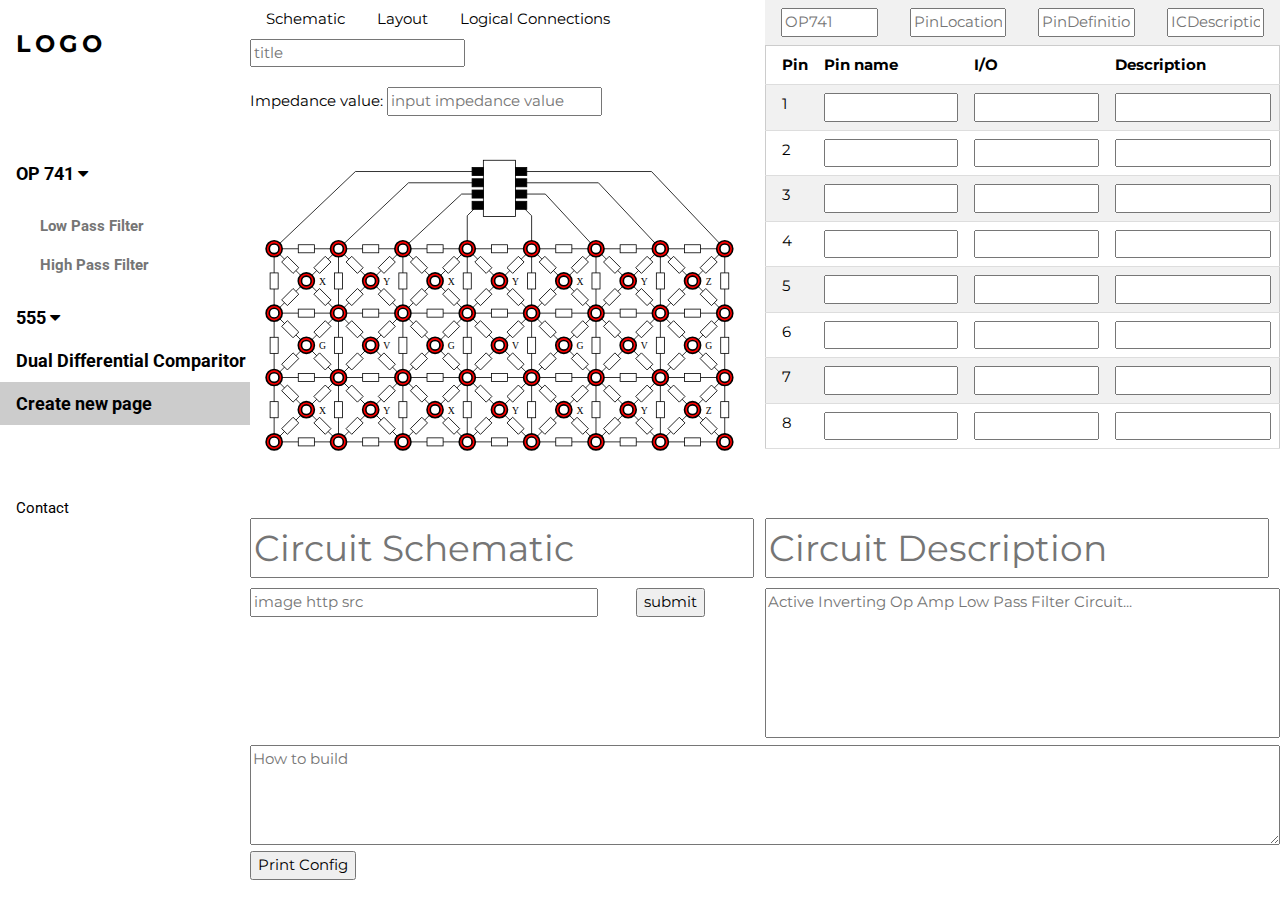
==== commit 1a5513dd: "20200816" ====
--- a/edit.html
+++ b/edit.html
@@ -1,664 +1,684 @@
 <!DOCTYPE html>
 <html>
+	<title>W3.CSS Template</title>
+	<meta charset="UTF-8">
+	<meta name="viewport" content="width=device-width, initial-scale=1">
+	<script type=" text/javascript" src="js/jquery-3.4.1.min.js"></script>
+	<script type=" text/javascript" src="js/ImpedancesMap.js"></script>
+	<script type=" text/javascript" src="js/config.js"></script>
+	<script type=" text/javascript" src="js/edit.js"></script>
+	<link rel="stylesheet" href="https://www.w3schools.com/w3css/4/w3.css">
+	<link rel="stylesheet" href="https://fonts.googleapis.com/css?family=Roboto">
+	<link rel="stylesheet" href="https://fonts.googleapis.com/css?family=Montserrat">
+	<link rel="stylesheet" href="https://cdnjs.cloudflare.com/ajax/libs/font-awesome/4.7.0/css/font-awesome.min.css">
+	<link rel="stylesheet" href="./css/style.css">
 
-<head>
-    <title>IORnD.PEVB</title>
-    <meta name="viewport" content="width=device-width, initial-scale=1">
-    <link rel="stylesheet" href="https://www.w3schools.com/w3css/4/w3.css">
-    <script type=" text/javascript" src="js/jquery-3.4.1.min.js"></script>
-	<script type=" text/javascript" src="js/ManagerZ.js"></script>
-	<script type=" text/javascript" src="js/ManagerUI.js"></script>
-	<script type=" text/javascript" src="js/index.js"></script>
-</head>
+<nav class="w3-sidebar w3-bar-block w3-white w3-collapse w3-top" style="z-index:3;width:250px" id="mySidebar">
+  <div class="w3-container w3-display-container w3-padding-16">
+    <h3 class="w3-wide"><b>LOGO</b></h3>
+  </div>
+  <div class="w3-padding-64 w3-large w3-text-grey" style="font-weight:bold">
+	<a onclick="myAccFunc('741')" href="javascript:void(0)" class="w3-button w3-block w3-white w3-left-align" id="myBtn">
+      OP 741 <i class="fa fa-caret-down"></i>
+    </a>
+    <div id="demoAcc_741" class="w3-bar-block w3-hide w3-padding-large w3-medium">
+      <a href="#" class="w3-bar-item w3-button">Low Pass Filter</a>
+      <a href="#" class="w3-bar-item w3-button">High Pass Filter</a>
+    </div>
+    <a onclick="myAccFunc('555')" href="javascript:void(0)" class="w3-button w3-block w3-white w3-left-align" id="myBtn">
+      555 <i class="fa fa-caret-down"></i>
+    </a>
+    <div id="demoAcc_555" class="w3-bar-block w3-hide w3-padding-large w3-medium">
+      <a href="#" class="w3-bar-item w3-button">Oscillator</a>
+    </div>
+    <a onclick="myAccFunc('DDC')" href="javascript:void(0)" class="w3-button w3-block w3-white w3-left-align" id="myBtn">
+      Dual Differential Comparitor <i class="fa fa-caret-down"></i>
+    </a>
+    <div id="demoAcc_DDC" class="w3-bar-block w3-hide w3-padding-large w3-medium">
+      <a href="#" class="w3-bar-item w3-button">Squarewave Oscillator</a>
+      <a href="#" class="w3-bar-item w3-button">AND Gate</a>
+      <a href="#" class="w3-bar-item w3-button">OR Gate</a>
+    </div>
+    <a href="#" class="w3-bar-item w3-button" style="background-color: #ccc;color: #000">Create new page</a>
+  </div>
+  <a href="#footer" class="w3-bar-item w3-button w3-padding" >Contact</a>
+</nav>
 
-<body>
+<!-- !PAGE CONTENT! -->
+<div class="w3-main" style="margin-left:250px">
 
+  <!-- Push down content on small screens -->
+  <div class="w3-hide-large" style="margin-top:83px"></div>
+  <div class="w3-row">
+        <div class="w3-col m6 l6">
+              <div class="w3-bar">
+                  <a href="#" class="w3-bar-item w3-button" onclick="openCircuitView('Schematic')">Schematic</a>
+                  <a href="#" class="w3-bar-item w3-button" onclick="openCircuitView('Layout')">Layout</a>
+                  <a href="#" class="w3-bar-item w3-button" onclick="openCircuitView('Logical_Connections')">Logical Connections</a>
+                </div>
+              <div id="Schematic" class="view" width="100%" >
+						<div style="margin-bottom: 20px">
+							<input placeholder="title" id="title"/>
+						</div>
+						<div>
+							Impedance value: <input placeholder="input impedance value" class="pin-value"/>
+						</div>
 
-    <div class="w3-container">
-<div class="w3-sidebar w3-bar-block w3-card" style="width:200px;" id="mySidebar">
-  <a href="#" onclick="w3_close()" class="w3-bar-item w3-button">Close &times;</a>
-   OP 741 
-   <ul>
-   <li><a href="#" class="w3-bar-item w3-button">Low-Pass Filter</a></li>
-   <li><a href="#" class="w3-bar-item w3-button">High-Pass Filter</a></li>
-  555 
-  <a href="#" class="w3-bar-item w3-button">Link 2</a>
-</div>
-        <div class="w3-bar w3-light-grey">
-			
-			<a href="#" class="w3-bar-item w3-button w3-teal" onclick="w3_open()">☰</a>
-            <a href="#" class="w3-bar-item w3-button" onclick="openTab('Home')">IORnD.PEVB</a>
-            <a href="#" class="w3-bar-item w3-button" onclick="openTab('About')">About</a>
-            <div class="w3-dropdown-hover">
-                <button class="w3-button">File</button>
-                <div class="w3-dropdown-content w3-bar-block w3-card-4">
-                    <a href="#" onclick="openTab('NewCircuit')" class="w3-bar-item w3-button">New Circuit</a>
-                    <a href="#" onclick="openTab('NewIC')" class="w3-bar-item w3-button">New IC</a>
-                    <a href="#" class="w3-bar-item w3-button">------</a>
-                    <a href="#" onclick="document.getElementById('OpenDir').style.display='block'" class="w3-bar-item w3-button">Browse Circuit</a>
-                    <a href="#" onclick="openTab('LoadIC')" class="w3-bar-item w3-button">Browse IC</a>
-                </div>
-            </div>
-            
-        </div>
-        <div class="w3-row">
-        	<div class="w3-col m6 l6">
- 	               <div class="w3-bar">
- 	                   <a href="#" class="w3-bar-item w3-button" onclick="openCircuitView('Schematic')">Schematic</a>
- 	                   <a href="#" class="w3-bar-item w3-button" onclick="openCircuitView('Layout')">Layout</a>
- 	               </div>
-	                <div id="Schematic" class="view" width="100%" >
-				<svg xmlns="http://www.w3.org/2000/svg" xmlns:svg="http://www.w3.org/2000/svg" viewBox="0 0 640 480" >
-				<!-- Created with SVG-edit - http://svg-edit.googlecode.com/ -->
-				<g>
-				<title>Layer 1</title>
-				<rect id="ic" stroke="#000000" height="70" width="40" y="55" x="290.0" fill="#ffffff"/>
-				<rect id="ic_p1" stroke="#000000" height="10" width="14" y="64" x="276.0" fill="#000000"/>
-				<rect id="ic_p2" stroke="#000000" height="10" width="14" y="78" x="276.0" fill="#000000"/>
-				<rect id="ic_p3" stroke="#000000" height="10" width="14" y="92" x="276.0" fill="#000000"/>
-				<rect id="ic_p4" stroke="#000000" height="10" width="14" y="106" x="276.0" fill="#000000"/>
-				<rect id="ic_p8" stroke="#000000" height="10" width="14" y="64" x="330.0" fill="#000000"/>
-				<rect id="ic_p7" stroke="#000000" height="10" width="14" y="78" x="330.0" fill="#000000"/>
-				<rect id="ic_p6" stroke="#000000" height="10" width="14" y="92" x="330.0" fill="#000000"/>
-				<rect id="ic_p5" stroke="#000000" height="10" width="14" y="106" x="330.0" fill="#000000"/>
-				<line id="" y2="124.0" x2="350" y1="111" x1="337.0" stroke-linecap="null" stroke-linejoin="null" stroke-dasharray="null" stroke-width="null" fill="none" stroke="#000000"/>
-				<line id="" y2="124.0" x2="350" y1="165" x1="350" stroke-linecap="null" stroke-linejoin="null" stroke-dasharray="null" stroke-width="null" fill="none" stroke="#000000"/>
-				<line id="" y2="124.0" x2="270" y1="111" x1="283.0" stroke-linecap="null" stroke-linejoin="null" stroke-dasharray="null" stroke-width="null" fill="none" stroke="#000000"/>
-				<line id="" y2="124.0" x2="270" y1="165" x1="270" stroke-linecap="null" stroke-linejoin="null" stroke-dasharray="null" stroke-width="null" fill="none" stroke="#000000"/>
-				<line id="" y2="69" x2="131" y1="165" x1="30" stroke-linecap="null" stroke-linejoin="null" stroke-dasharray="null" stroke-width="null" fill="none" stroke="#000000"/>
-				<line id="" y2="69" x2="131" y1="69" x1="283.0" stroke-linecap="null" stroke-linejoin="null" stroke-dasharray="null" stroke-width="null" fill="none" stroke="#000000"/>
-				<line id="" y2="83" x2="197" y1="165" x1="110" stroke-linecap="null" stroke-linejoin="null" stroke-dasharray="null" stroke-width="null" fill="none" stroke="#000000"/>
-				<line id="" y2="83" x2="197" y1="83" x1="283.0" stroke-linecap="null" stroke-linejoin="null" stroke-dasharray="null" stroke-width="null" fill="none" stroke="#000000"/>
-				<line id="" y2="97" x2="263" y1="165" x1="190" stroke-linecap="null" stroke-linejoin="null" stroke-dasharray="null" stroke-width="null" fill="none" stroke="#000000"/>
-				<line id="" y2="97" x2="263" y1="97" x1="283.0" stroke-linecap="null" stroke-linejoin="null" stroke-dasharray="null" stroke-width="null" fill="none" stroke="#000000"/>
-				<line id="" y2="97" x2="367" y1="165" x1="430" stroke-linecap="null" stroke-linejoin="null" stroke-dasharray="null" stroke-width="null" fill="none" stroke="#000000"/>
-				<line id="" y2="97" x2="367" y1="97" x1="337.0" stroke-linecap="null" stroke-linejoin="null" stroke-dasharray="null" stroke-width="null" fill="none" stroke="#000000"/>
-				<line id="" y2="83" x2="433" y1="165" x1="510" stroke-linecap="null" stroke-linejoin="null" stroke-dasharray="null" stroke-width="null" fill="none" stroke="#000000"/>
-				<line id="" y2="83" x2="433" y1="83" x1="337.0" stroke-linecap="null" stroke-linejoin="null" stroke-dasharray="null" stroke-width="null" fill="none" stroke="#000000"/>
-				<line id="" y2="69" x2="499" y1="165" x1="590" stroke-linecap="null" stroke-linejoin="null" stroke-dasharray="null" stroke-width="null" fill="none" stroke="#000000"/>
-				<line id="" y2="69" x2="499" y1="69" x1="337.0" stroke-linecap="null" stroke-linejoin="null" stroke-dasharray="null" stroke-width="null" fill="none" stroke="#000000"/>
-				<line id="W_p1b_Zp1b_p2b" y2="405" x2="70" y1="405" x1="30" stroke-linecap="null" stroke-linejoin="null" stroke-dasharray="null" stroke-width="null" fill="none" stroke="#000000"/>
-				<line id="W_p2b_Zp1b_p2b" y2="405" x2="70" y1="405" x1="110" stroke-linecap="null" stroke-linejoin="null" stroke-dasharray="null" stroke-width="null" fill="none" stroke="#000000"/>
-				<line id="W_p2b_Zp2b_p3b" y2="405" x2="150" y1="405" x1="110" stroke-linecap="null" stroke-linejoin="null" stroke-dasharray="null" stroke-width="null" fill="none" stroke="#000000"/>
-				<line id="W_p3b_Zp2b_p3b" y2="405" x2="150" y1="405" x1="190" stroke-linecap="null" stroke-linejoin="null" stroke-dasharray="null" stroke-width="null" fill="none" stroke="#000000"/>
-				<line id="W_p3b_Zp3b_p4b" y2="405" x2="230" y1="405" x1="190" stroke-linecap="null" stroke-linejoin="null" stroke-dasharray="null" stroke-width="null" fill="none" stroke="#000000"/>
-				<line id="W_p4b_Zp3b_p4b" y2="405" x2="230" y1="405" x1="270" stroke-linecap="null" stroke-linejoin="null" stroke-dasharray="null" stroke-width="null" fill="none" stroke="#000000"/>
-				<line id="W_p4b_Zp4b_p5b" y2="405" x2="310" y1="405" x1="270" stroke-linecap="null" stroke-linejoin="null" stroke-dasharray="null" stroke-width="null" fill="none" stroke="#000000"/>
-				<line id="W_p5b_Zp4b_p5b" y2="405" x2="310" y1="405" x1="350" stroke-linecap="null" stroke-linejoin="null" stroke-dasharray="null" stroke-width="null" fill="none" stroke="#000000"/>
-				<line id="W_p5b_Zp5b_p6b" y2="405" x2="390" y1="405" x1="350" stroke-linecap="null" stroke-linejoin="null" stroke-dasharray="null" stroke-width="null" fill="none" stroke="#000000"/>
-				<line id="W_p6b_Zp5b_p6b" y2="405" x2="390" y1="405" x1="430" stroke-linecap="null" stroke-linejoin="null" stroke-dasharray="null" stroke-width="null" fill="none" stroke="#000000"/>
-				<line id="W_p6b_Zp6b_p7b" y2="405" x2="470" y1="405" x1="430" stroke-linecap="null" stroke-linejoin="null" stroke-dasharray="null" stroke-width="null" fill="none" stroke="#000000"/>
-				<line id="W_p7b_Zp6b_p7b" y2="405" x2="470" y1="405" x1="510" stroke-linecap="null" stroke-linejoin="null" stroke-dasharray="null" stroke-width="null" fill="none" stroke="#000000"/>
-				<line id="W_p7b_Zp7b_p8b" y2="405" x2="550" y1="405" x1="510" stroke-linecap="null" stroke-linejoin="null" stroke-dasharray="null" stroke-width="null" fill="none" stroke="#000000"/>
-				<line id="W_p8b_Zp7b_p8b" y2="405" x2="550" y1="405" x1="590" stroke-linecap="null" stroke-linejoin="null" stroke-dasharray="null" stroke-width="null" fill="none" stroke="#000000"/>
-				<line id="W_p1t_Zp1t_p2t" y2="165" x2="70" y1="165" x1="30" stroke-linecap="null" stroke-linejoin="null" stroke-dasharray="null" stroke-width="null" fill="none" stroke="#000000"/>
-				<line id="W_p2t_Zp1t_p2t" y2="165" x2="70" y1="165" x1="110" stroke-linecap="null" stroke-linejoin="null" stroke-dasharray="null" stroke-width="null" fill="none" stroke="#000000"/>
-				<line id="W_p2t_Zp2t_p3t" y2="165" x2="150" y1="165" x1="110" stroke-linecap="null" stroke-linejoin="null" stroke-dasharray="null" stroke-width="null" fill="none" stroke="#000000"/>
-				<line id="W_p3t_Zp2t_p3t" y2="165" x2="150" y1="165" x1="190" stroke-linecap="null" stroke-linejoin="null" stroke-dasharray="null" stroke-width="null" fill="none" stroke="#000000"/>
-				<line id="W_p3t_Zp3t_p4t" y2="165" x2="230" y1="165" x1="190" stroke-linecap="null" stroke-linejoin="null" stroke-dasharray="null" stroke-width="null" fill="none" stroke="#000000"/>
-				<line id="W_p4t_Zp3t_p4t" y2="165" x2="230" y1="165" x1="270" stroke-linecap="null" stroke-linejoin="null" stroke-dasharray="null" stroke-width="null" fill="none" stroke="#000000"/>
-				<line id="W_p4t_Zp4t_p5t" y2="165" x2="310" y1="165" x1="270" stroke-linecap="null" stroke-linejoin="null" stroke-dasharray="null" stroke-width="null" fill="none" stroke="#000000"/>
-				<line id="W_p5t_Zp4t_p5t" y2="165" x2="310" y1="165" x1="350" stroke-linecap="null" stroke-linejoin="null" stroke-dasharray="null" stroke-width="null" fill="none" stroke="#000000"/>
-				<line id="W_p5t_Zp5t_p6t" y2="165" x2="390" y1="165" x1="350" stroke-linecap="null" stroke-linejoin="null" stroke-dasharray="null" stroke-width="null" fill="none" stroke="#000000"/>
-				<line id="W_p6t_Zp5t_p6t" y2="165" x2="390" y1="165" x1="430" stroke-linecap="null" stroke-linejoin="null" stroke-dasharray="null" stroke-width="null" fill="none" stroke="#000000"/>
-				<line id="W_p6t_Zp6t_p7t" y2="165" x2="470" y1="165" x1="430" stroke-linecap="null" stroke-linejoin="null" stroke-dasharray="null" stroke-width="null" fill="none" stroke="#000000"/>
-				<line id="W_p7t_Zp6t_p7t" y2="165" x2="470" y1="165" x1="510" stroke-linecap="null" stroke-linejoin="null" stroke-dasharray="null" stroke-width="null" fill="none" stroke="#000000"/>
-				<line id="W_p7t_Zp7t_p8t" y2="165" x2="550" y1="165" x1="510" stroke-linecap="null" stroke-linejoin="null" stroke-dasharray="null" stroke-width="null" fill="none" stroke="#000000"/>
-				<line id="W_p8t_Zp7t_p8t" y2="165" x2="550" y1="165" x1="590" stroke-linecap="null" stroke-linejoin="null" stroke-dasharray="null" stroke-width="null" fill="none" stroke="#000000"/>
-				<line id="W_n1t_Zn1t_n2t" y2="245" x2="70" y1="245" x1="30" stroke-linecap="null" stroke-linejoin="null" stroke-dasharray="null" stroke-width="null" fill="none" stroke="#000000"/>
-				<line id="W_n2t_Zn1t_n2t" y2="245" x2="70" y1="245" x1="110" stroke-linecap="null" stroke-linejoin="null" stroke-dasharray="null" stroke-width="null" fill="none" stroke="#000000"/>
-				<line id="W_n2t_Zn2t_n3t" y2="245" x2="150" y1="245" x1="110" stroke-linecap="null" stroke-linejoin="null" stroke-dasharray="null" stroke-width="null" fill="none" stroke="#000000"/>
-				<line id="W_n3t_Zn2t_n3t" y2="245" x2="150" y1="245" x1="190" stroke-linecap="null" stroke-linejoin="null" stroke-dasharray="null" stroke-width="null" fill="none" stroke="#000000"/>
-				<line id="W_n3t_Zn3t_n4t" y2="245" x2="230" y1="245" x1="190" stroke-linecap="null" stroke-linejoin="null" stroke-dasharray="null" stroke-width="null" fill="none" stroke="#000000"/>
-				<line id="W_n4t_Zn3t_n4t" y2="245" x2="230" y1="245" x1="270" stroke-linecap="null" stroke-linejoin="null" stroke-dasharray="null" stroke-width="null" fill="none" stroke="#000000"/>
-				<line id="W_n4t_Zn4t_n5t" y2="245" x2="310" y1="245" x1="270" stroke-linecap="null" stroke-linejoin="null" stroke-dasharray="null" stroke-width="null" fill="none" stroke="#000000"/>
-				<line id="W_n5t_Zn4t_n5t" y2="245" x2="310" y1="245" x1="350" stroke-linecap="null" stroke-linejoin="null" stroke-dasharray="null" stroke-width="null" fill="none" stroke="#000000"/>
-				<line id="W_n5t_Zn5t_n6t" y2="245" x2="390" y1="245" x1="350" stroke-linecap="null" stroke-linejoin="null" stroke-dasharray="null" stroke-width="null" fill="none" stroke="#000000"/>
-				<line id="W_n6t_Zn5t_n6t" y2="245" x2="390" y1="245" x1="430" stroke-linecap="null" stroke-linejoin="null" stroke-dasharray="null" stroke-width="null" fill="none" stroke="#000000"/>
-				<line id="W_n6t_Zn6t_n7t" y2="245" x2="470" y1="245" x1="430" stroke-linecap="null" stroke-linejoin="null" stroke-dasharray="null" stroke-width="null" fill="none" stroke="#000000"/>
-				<line id="W_n7t_Zn6t_n7t" y2="245" x2="470" y1="245" x1="510" stroke-linecap="null" stroke-linejoin="null" stroke-dasharray="null" stroke-width="null" fill="none" stroke="#000000"/>
-				<line id="W_n7t_Zn7t_n8t" y2="245" x2="550" y1="245" x1="510" stroke-linecap="null" stroke-linejoin="null" stroke-dasharray="null" stroke-width="null" fill="none" stroke="#000000"/>
-				<line id="W_n8t_Zn7t_n8t" y2="245" x2="550" y1="245" x1="590" stroke-linecap="null" stroke-linejoin="null" stroke-dasharray="null" stroke-width="null" fill="none" stroke="#000000"/>
-				<line id="W_n1b_Zn1b_n2b" y2="325" x2="70" y1="325" x1="30" stroke-linecap="null" stroke-linejoin="null" stroke-dasharray="null" stroke-width="null" fill="none" stroke="#000000"/>
-				<line id="W_n2b_Zn1b_n2b" y2="325" x2="70" y1="325" x1="110" stroke-linecap="null" stroke-linejoin="null" stroke-dasharray="null" stroke-width="null" fill="none" stroke="#000000"/>
-				<line id="W_n2b_Zn2b_n3b" y2="325" x2="150" y1="325" x1="110" stroke-linecap="null" stroke-linejoin="null" stroke-dasharray="null" stroke-width="null" fill="none" stroke="#000000"/>
-				<line id="W_n3b_Zn2b_n3b" y2="325" x2="150" y1="325" x1="190" stroke-linecap="null" stroke-linejoin="null" stroke-dasharray="null" stroke-width="null" fill="none" stroke="#000000"/>
-				<line id="W_n3b_Zn3b_n4b" y2="325" x2="230" y1="325" x1="190" stroke-linecap="null" stroke-linejoin="null" stroke-dasharray="null" stroke-width="null" fill="none" stroke="#000000"/>
-				<line id="W_n4b_Zn3b_n4b" y2="325" x2="230" y1="325" x1="270" stroke-linecap="null" stroke-linejoin="null" stroke-dasharray="null" stroke-width="null" fill="none" stroke="#000000"/>
-				<line id="W_n4b_Zn4b_n5b" y2="325" x2="310" y1="325" x1="270" stroke-linecap="null" stroke-linejoin="null" stroke-dasharray="null" stroke-width="null" fill="none" stroke="#000000"/>
-				<line id="W_n5b_Zn4b_n5b" y2="325" x2="310" y1="325" x1="350" stroke-linecap="null" stroke-linejoin="null" stroke-dasharray="null" stroke-width="null" fill="none" stroke="#000000"/>
-				<line id="W_n5b_Zn5b_n6b" y2="325" x2="390" y1="325" x1="350" stroke-linecap="null" stroke-linejoin="null" stroke-dasharray="null" stroke-width="null" fill="none" stroke="#000000"/>
-				<line id="W_n6b_Zn5b_n6b" y2="325" x2="390" y1="325" x1="430" stroke-linecap="null" stroke-linejoin="null" stroke-dasharray="null" stroke-width="null" fill="none" stroke="#000000"/>
-				<line id="W_n6b_Zn6b_n7b" y2="325" x2="470" y1="325" x1="430" stroke-linecap="null" stroke-linejoin="null" stroke-dasharray="null" stroke-width="null" fill="none" stroke="#000000"/>
-				<line id="W_n7b_Zn6b_n7b" y2="325" x2="470" y1="325" x1="510" stroke-linecap="null" stroke-linejoin="null" stroke-dasharray="null" stroke-width="null" fill="none" stroke="#000000"/>
-				<line id="W_n7b_Zn7b_n8b" y2="325" x2="550" y1="325" x1="510" stroke-linecap="null" stroke-linejoin="null" stroke-dasharray="null" stroke-width="null" fill="none" stroke="#000000"/>
-				<line id="W_n8b_Zn7b_n8b" y2="325" x2="550" y1="325" x1="590" stroke-linecap="null" stroke-linejoin="null" stroke-dasharray="null" stroke-width="null" fill="none" stroke="#000000"/>
-				<line id="W_p1t_Zp1t_n1t" y2="205" x2="30" y1="165" x1="30" stroke-linecap="null" stroke-linejoin="null" stroke-dasharray="null" stroke-width="null" fill="none" stroke="#000000"/>
-				<line id="W_p2t_Zp2t_n2t" y2="205" x2="110" y1="165" x1="110" stroke-linecap="null" stroke-linejoin="null" stroke-dasharray="null" stroke-width="null" fill="none" stroke="#000000"/>
-				<line id="W_p3t_Zp3t_n3t" y2="205" x2="190" y1="165" x1="190" stroke-linecap="null" stroke-linejoin="null" stroke-dasharray="null" stroke-width="null" fill="none" stroke="#000000"/>
-				<line id="W_p4t_Zp4t_n4t" y2="205" x2="270" y1="165" x1="270" stroke-linecap="null" stroke-linejoin="null" stroke-dasharray="null" stroke-width="null" fill="none" stroke="#000000"/>
-				<line id="W_p5t_Zp5t_n5t" y2="205" x2="350" y1="165" x1="350" stroke-linecap="null" stroke-linejoin="null" stroke-dasharray="null" stroke-width="null" fill="none" stroke="#000000"/>
-				<line id="W_p6t_Zp6t_n6t" y2="205" x2="430" y1="165" x1="430" stroke-linecap="null" stroke-linejoin="null" stroke-dasharray="null" stroke-width="null" fill="none" stroke="#000000"/>
-				<line id="W_p7t_Zp7t_n7t" y2="205" x2="510" y1="165" x1="510" stroke-linecap="null" stroke-linejoin="null" stroke-dasharray="null" stroke-width="null" fill="none" stroke="#000000"/>
-				<line id="W_p8t_Zp8t_n8t" y2="205" x2="590" y1="165" x1="590" stroke-linecap="null" stroke-linejoin="null" stroke-dasharray="null" stroke-width="null" fill="none" stroke="#000000"/>
-				<line id="W_n1t_Zp1t_n1t" y2="205" x2="30" y1="245" x1="30" stroke-linecap="null" stroke-linejoin="null" stroke-dasharray="null" stroke-width="null" fill="none" stroke="#000000"/>
-				<line id="W_n2t_Zp2t_n2t" y2="205" x2="110" y1="245" x1="110" stroke-linecap="null" stroke-linejoin="null" stroke-dasharray="null" stroke-width="null" fill="none" stroke="#000000"/>
-				<line id="W_n3t_Zp3t_n3t" y2="205" x2="190" y1="245" x1="190" stroke-linecap="null" stroke-linejoin="null" stroke-dasharray="null" stroke-width="null" fill="none" stroke="#000000"/>
-				<line id="W_n4t_Zp4t_n4t" y2="205" x2="270" y1="245" x1="270" stroke-linecap="null" stroke-linejoin="null" stroke-dasharray="null" stroke-width="null" fill="none" stroke="#000000"/>
-				<line id="W_n5t_Zp5t_n5t" y2="205" x2="350" y1="245" x1="350" stroke-linecap="null" stroke-linejoin="null" stroke-dasharray="null" stroke-width="null" fill="none" stroke="#000000"/>
-				<line id="W_n6t_Zp6t_n6t" y2="205" x2="430" y1="245" x1="430" stroke-linecap="null" stroke-linejoin="null" stroke-dasharray="null" stroke-width="null" fill="none" stroke="#000000"/>
-				<line id="W_n7t_Zp7t_n7t" y2="205" x2="510" y1="245" x1="510" stroke-linecap="null" stroke-linejoin="null" stroke-dasharray="null" stroke-width="null" fill="none" stroke="#000000"/>
-				<line id="W_n8t_Zp8t_n8t" y2="205" x2="590" y1="245" x1="590" stroke-linecap="null" stroke-linejoin="null" stroke-dasharray="null" stroke-width="null" fill="none" stroke="#000000"/>
-				<line id="W_p1t_Zp1t_x1t" y2="185" x2="50" y1="165" x1="30" stroke-linecap="null" stroke-linejoin="null" stroke-dasharray="null" stroke-width="null" fill="none" stroke="#000000"/>
-				<line id="W_p2t_Zp1t_x1t" y2="185" x2="90" y1="165" x1="110" stroke-linecap="null" stroke-linejoin="null" stroke-dasharray="null" stroke-width="null" fill="none" stroke="#000000"/>
-				<line id="W_n1t_Zp1t_x1t" y2="225" x2="50" y1="245" x1="30" stroke-linecap="null" stroke-linejoin="null" stroke-dasharray="null" stroke-width="null" fill="none" stroke="#000000"/>
-				<line id="W_n2t_Zn1t_x1t" y2="225" x2="90" y1="245" x1="110" stroke-linecap="null" stroke-linejoin="null" stroke-dasharray="null" stroke-width="null" fill="none" stroke="#000000"/>
-				<line id="W_x1t_Zp1t_x1t" y2="185" x2="50" y1="205" x1="70" stroke-linecap="null" stroke-linejoin="null" stroke-dasharray="null" stroke-width="null" fill="none" stroke="#000000"/>
-				<line id="W_x1t_Zp2t_x1t" y2="185" x2="90" y1="205" x1="70" stroke-linecap="null" stroke-linejoin="null" stroke-dasharray="null" stroke-width="null" fill="none" stroke="#000000"/>
-				<line id="W_x1t_Zp2t_x1t" y2="225" x2="50" y1="205" x1="70" stroke-linecap="null" stroke-linejoin="null" stroke-dasharray="null" stroke-width="null" fill="none" stroke="#000000"/>
-				<line id="W_x1t_Zn2t_x1t" y2="225" x2="90" y1="205" x1="70" stroke-linecap="null" stroke-linejoin="null" stroke-dasharray="null" stroke-width="null" fill="none" stroke="#000000"/>
-				<line id="W_p2t_Zp2t_y1t" y2="185" x2="130" y1="165" x1="110" stroke-linecap="null" stroke-linejoin="null" stroke-dasharray="null" stroke-width="null" fill="none" stroke="#000000"/>
-				<line id="W_p3t_Zp2t_y1t" y2="185" x2="170" y1="165" x1="190" stroke-linecap="null" stroke-linejoin="null" stroke-dasharray="null" stroke-width="null" fill="none" stroke="#000000"/>
-				<line id="W_n2t_Zp2t_y1t" y2="225" x2="130" y1="245" x1="110" stroke-linecap="null" stroke-linejoin="null" stroke-dasharray="null" stroke-width="null" fill="none" stroke="#000000"/>
-				<line id="W_n3t_Zn2t_y1t" y2="225" x2="170" y1="245" x1="190" stroke-linecap="null" stroke-linejoin="null" stroke-dasharray="null" stroke-width="null" fill="none" stroke="#000000"/>
-				<line id="W_y1t_Zp2t_y1t" y2="185" x2="130" y1="205" x1="150" stroke-linecap="null" stroke-linejoin="null" stroke-dasharray="null" stroke-width="null" fill="none" stroke="#000000"/>
-				<line id="W_y1t_Zp3t_y1t" y2="185" x2="170" y1="205" x1="150" stroke-linecap="null" stroke-linejoin="null" stroke-dasharray="null" stroke-width="null" fill="none" stroke="#000000"/>
-				<line id="W_y1t_Zp3t_y1t" y2="225" x2="130" y1="205" x1="150" stroke-linecap="null" stroke-linejoin="null" stroke-dasharray="null" stroke-width="null" fill="none" stroke="#000000"/>
-				<line id="W_y1t_Zn3t_y1t" y2="225" x2="170" y1="205" x1="150" stroke-linecap="null" stroke-linejoin="null" stroke-dasharray="null" stroke-width="null" fill="none" stroke="#000000"/>
-				<line id="W_p3t_Zp3t_x2t" y2="185" x2="210" y1="165" x1="190" stroke-linecap="null" stroke-linejoin="null" stroke-dasharray="null" stroke-width="null" fill="none" stroke="#000000"/>
-				<line id="W_p4t_Zp3t_x2t" y2="185" x2="250" y1="165" x1="270" stroke-linecap="null" stroke-linejoin="null" stroke-dasharray="null" stroke-width="null" fill="none" stroke="#000000"/>
-				<line id="W_n3t_Zp3t_x2t" y2="225" x2="210" y1="245" x1="190" stroke-linecap="null" stroke-linejoin="null" stroke-dasharray="null" stroke-width="null" fill="none" stroke="#000000"/>
-				<line id="W_n4t_Zn3t_x2t" y2="225" x2="250" y1="245" x1="270" stroke-linecap="null" stroke-linejoin="null" stroke-dasharray="null" stroke-width="null" fill="none" stroke="#000000"/>
-				<line id="W_x2t_Zp3t_x2t" y2="185" x2="210" y1="205" x1="230" stroke-linecap="null" stroke-linejoin="null" stroke-dasharray="null" stroke-width="null" fill="none" stroke="#000000"/>
-				<line id="W_x2t_Zp4t_x2t" y2="185" x2="250" y1="205" x1="230" stroke-linecap="null" stroke-linejoin="null" stroke-dasharray="null" stroke-width="null" fill="none" stroke="#000000"/>
-				<line id="W_x2t_Zp4t_x2t" y2="225" x2="210" y1="205" x1="230" stroke-linecap="null" stroke-linejoin="null" stroke-dasharray="null" stroke-width="null" fill="none" stroke="#000000"/>
-				<line id="W_x2t_Zn4t_x2t" y2="225" x2="250" y1="205" x1="230" stroke-linecap="null" stroke-linejoin="null" stroke-dasharray="null" stroke-width="null" fill="none" stroke="#000000"/>
-				<line id="W_p4t_Zp4t_y2t" y2="185" x2="290" y1="165" x1="270" stroke-linecap="null" stroke-linejoin="null" stroke-dasharray="null" stroke-width="null" fill="none" stroke="#000000"/>
-				<line id="W_p5t_Zp4t_y2t" y2="185" x2="330" y1="165" x1="350" stroke-linecap="null" stroke-linejoin="null" stroke-dasharray="null" stroke-width="null" fill="none" stroke="#000000"/>
-				<line id="W_n4t_Zp4t_y2t" y2="225" x2="290" y1="245" x1="270" stroke-linecap="null" stroke-linejoin="null" stroke-dasharray="null" stroke-width="null" fill="none" stroke="#000000"/>
-				<line id="W_n5t_Zn4t_y2t" y2="225" x2="330" y1="245" x1="350" stroke-linecap="null" stroke-linejoin="null" stroke-dasharray="null" stroke-width="null" fill="none" stroke="#000000"/>
-				<line id="W_y2t_Zp4t_y2t" y2="185" x2="290" y1="205" x1="310" stroke-linecap="null" stroke-linejoin="null" stroke-dasharray="null" stroke-width="null" fill="none" stroke="#000000"/>
-				<line id="W_y2t_Zp5t_y2t" y2="185" x2="330" y1="205" x1="310" stroke-linecap="null" stroke-linejoin="null" stroke-dasharray="null" stroke-width="null" fill="none" stroke="#000000"/>
-				<line id="W_y2t_Zp5t_y2t" y2="225" x2="290" y1="205" x1="310" stroke-linecap="null" stroke-linejoin="null" stroke-dasharray="null" stroke-width="null" fill="none" stroke="#000000"/>
-				<line id="W_y2t_Zn5t_y2t" y2="225" x2="330" y1="205" x1="310" stroke-linecap="null" stroke-linejoin="null" stroke-dasharray="null" stroke-width="null" fill="none" stroke="#000000"/>
-				<line id="W_p5t_Zp5t_x3t" y2="185" x2="370" y1="165" x1="350" stroke-linecap="null" stroke-linejoin="null" stroke-dasharray="null" stroke-width="null" fill="none" stroke="#000000"/>
-				<line id="W_p6t_Zp5t_x3t" y2="185" x2="410" y1="165" x1="430" stroke-linecap="null" stroke-linejoin="null" stroke-dasharray="null" stroke-width="null" fill="none" stroke="#000000"/>
-				<line id="W_n5t_Zp5t_x3t" y2="225" x2="370" y1="245" x1="350" stroke-linecap="null" stroke-linejoin="null" stroke-dasharray="null" stroke-width="null" fill="none" stroke="#000000"/>
-				<line id="W_n6t_Zn5t_x3t" y2="225" x2="410" y1="245" x1="430" stroke-linecap="null" stroke-linejoin="null" stroke-dasharray="null" stroke-width="null" fill="none" stroke="#000000"/>
-				<line id="W_x3t_Zp5t_x3t" y2="185" x2="370" y1="205" x1="390" stroke-linecap="null" stroke-linejoin="null" stroke-dasharray="null" stroke-width="null" fill="none" stroke="#000000"/>
-				<line id="W_x3t_Zp6t_x3t" y2="185" x2="410" y1="205" x1="390" stroke-linecap="null" stroke-linejoin="null" stroke-dasharray="null" stroke-width="null" fill="none" stroke="#000000"/>
-				<line id="W_x3t_Zp6t_x3t" y2="225" x2="370" y1="205" x1="390" stroke-linecap="null" stroke-linejoin="null" stroke-dasharray="null" stroke-width="null" fill="none" stroke="#000000"/>
-				<line id="W_x3t_Zn6t_x3t" y2="225" x2="410" y1="205" x1="390" stroke-linecap="null" stroke-linejoin="null" stroke-dasharray="null" stroke-width="null" fill="none" stroke="#000000"/>
-				<line id="W_p6t_Zp6t_y3t" y2="185" x2="450" y1="165" x1="430" stroke-linecap="null" stroke-linejoin="null" stroke-dasharray="null" stroke-width="null" fill="none" stroke="#000000"/>
-				<line id="W_p7t_Zp6t_y3t" y2="185" x2="490" y1="165" x1="510" stroke-linecap="null" stroke-linejoin="null" stroke-dasharray="null" stroke-width="null" fill="none" stroke="#000000"/>
-				<line id="W_n6t_Zp6t_y3t" y2="225" x2="450" y1="245" x1="430" stroke-linecap="null" stroke-linejoin="null" stroke-dasharray="null" stroke-width="null" fill="none" stroke="#000000"/>
-				<line id="W_n7t_Zn6t_y3t" y2="225" x2="490" y1="245" x1="510" stroke-linecap="null" stroke-linejoin="null" stroke-dasharray="null" stroke-width="null" fill="none" stroke="#000000"/>
-				<line id="W_y3t_Zp6t_y3t" y2="185" x2="450" y1="205" x1="470" stroke-linecap="null" stroke-linejoin="null" stroke-dasharray="null" stroke-width="null" fill="none" stroke="#000000"/>
-				<line id="W_y3t_Zp7t_y3t" y2="185" x2="490" y1="205" x1="470" stroke-linecap="null" stroke-linejoin="null" stroke-dasharray="null" stroke-width="null" fill="none" stroke="#000000"/>
-				<line id="W_y3t_Zp7t_y3t" y2="225" x2="450" y1="205" x1="470" stroke-linecap="null" stroke-linejoin="null" stroke-dasharray="null" stroke-width="null" fill="none" stroke="#000000"/>
-				<line id="W_y3t_Zn7t_y3t" y2="225" x2="490" y1="205" x1="470" stroke-linecap="null" stroke-linejoin="null" stroke-dasharray="null" stroke-width="null" fill="none" stroke="#000000"/>
-				<line id="W_p7t_Zp7t_z1t" y2="185" x2="530" y1="165" x1="510" stroke-linecap="null" stroke-linejoin="null" stroke-dasharray="null" stroke-width="null" fill="none" stroke="#000000"/>
-				<line id="W_p8t_Zp7t_z1t" y2="185" x2="570" y1="165" x1="590" stroke-linecap="null" stroke-linejoin="null" stroke-dasharray="null" stroke-width="null" fill="none" stroke="#000000"/>
-				<line id="W_n7t_Zp7t_z1t" y2="225" x2="530" y1="245" x1="510" stroke-linecap="null" stroke-linejoin="null" stroke-dasharray="null" stroke-width="null" fill="none" stroke="#000000"/>
-				<line id="W_n8t_Zn7t_z1t" y2="225" x2="570" y1="245" x1="590" stroke-linecap="null" stroke-linejoin="null" stroke-dasharray="null" stroke-width="null" fill="none" stroke="#000000"/>
-				<line id="W_z1t_Zp7t_z1t" y2="185" x2="530" y1="205" x1="550" stroke-linecap="null" stroke-linejoin="null" stroke-dasharray="null" stroke-width="null" fill="none" stroke="#000000"/>
-				<line id="W_z1t_Zp8t_z1t" y2="185" x2="570" y1="205" x1="550" stroke-linecap="null" stroke-linejoin="null" stroke-dasharray="null" stroke-width="null" fill="none" stroke="#000000"/>
-				<line id="W_z1t_Zp8t_z1t" y2="225" x2="530" y1="205" x1="550" stroke-linecap="null" stroke-linejoin="null" stroke-dasharray="null" stroke-width="null" fill="none" stroke="#000000"/>
-				<line id="W_z1t_Zn8t_z1t" y2="225" x2="570" y1="205" x1="550" stroke-linecap="null" stroke-linejoin="null" stroke-dasharray="null" stroke-width="null" fill="none" stroke="#000000"/>
-				<line id="W_n1t_Zn1t_n1b" y2="285" x2="30" y1="245" x1="30" stroke-linecap="null" stroke-linejoin="null" stroke-dasharray="null" stroke-width="null" fill="none" stroke="#000000"/>
-				<line id="W_n2t_Zn2t_n2b" y2="285" x2="110" y1="245" x1="110" stroke-linecap="null" stroke-linejoin="null" stroke-dasharray="null" stroke-width="null" fill="none" stroke="#000000"/>
-				<line id="W_n3t_Zn3t_n3b" y2="285" x2="190" y1="245" x1="190" stroke-linecap="null" stroke-linejoin="null" stroke-dasharray="null" stroke-width="null" fill="none" stroke="#000000"/>
-				<line id="W_n4t_Zn4t_n4b" y2="285" x2="270" y1="245" x1="270" stroke-linecap="null" stroke-linejoin="null" stroke-dasharray="null" stroke-width="null" fill="none" stroke="#000000"/>
-				<line id="W_n5t_Zn5t_n5b" y2="285" x2="350" y1="245" x1="350" stroke-linecap="null" stroke-linejoin="null" stroke-dasharray="null" stroke-width="null" fill="none" stroke="#000000"/>
-				<line id="W_n6t_Zn6t_n6b" y2="285" x2="430" y1="245" x1="430" stroke-linecap="null" stroke-linejoin="null" stroke-dasharray="null" stroke-width="null" fill="none" stroke="#000000"/>
-				<line id="W_n7t_Zn7t_n7b" y2="285" x2="510" y1="245" x1="510" stroke-linecap="null" stroke-linejoin="null" stroke-dasharray="null" stroke-width="null" fill="none" stroke="#000000"/>
-				<line id="W_n8t_Zn8t_n8b" y2="285" x2="590" y1="245" x1="590" stroke-linecap="null" stroke-linejoin="null" stroke-dasharray="null" stroke-width="null" fill="none" stroke="#000000"/>
-				<line id="W_n1b_Zn1t_n1b" y2="285" x2="30" y1="325" x1="30" stroke-linecap="null" stroke-linejoin="null" stroke-dasharray="null" stroke-width="null" fill="none" stroke="#000000"/>
-				<line id="W_n2b_Zn2t_n2b" y2="285" x2="110" y1="325" x1="110" stroke-linecap="null" stroke-linejoin="null" stroke-dasharray="null" stroke-width="null" fill="none" stroke="#000000"/>
-				<line id="W_n3b_Zn3t_n3b" y2="285" x2="190" y1="325" x1="190" stroke-linecap="null" stroke-linejoin="null" stroke-dasharray="null" stroke-width="null" fill="none" stroke="#000000"/>
-				<line id="W_n4b_Zn4t_n4b" y2="285" x2="270" y1="325" x1="270" stroke-linecap="null" stroke-linejoin="null" stroke-dasharray="null" stroke-width="null" fill="none" stroke="#000000"/>
-				<line id="W_n5b_Zn5t_n5b" y2="285" x2="350" y1="325" x1="350" stroke-linecap="null" stroke-linejoin="null" stroke-dasharray="null" stroke-width="null" fill="none" stroke="#000000"/>
-				<line id="W_n6b_Zn6t_n6b" y2="285" x2="430" y1="325" x1="430" stroke-linecap="null" stroke-linejoin="null" stroke-dasharray="null" stroke-width="null" fill="none" stroke="#000000"/>
-				<line id="W_n7b_Zn7t_n7b" y2="285" x2="510" y1="325" x1="510" stroke-linecap="null" stroke-linejoin="null" stroke-dasharray="null" stroke-width="null" fill="none" stroke="#000000"/>
-				<line id="W_n8b_Zn8t_n8b" y2="285" x2="590" y1="325" x1="590" stroke-linecap="null" stroke-linejoin="null" stroke-dasharray="null" stroke-width="null" fill="none" stroke="#000000"/>
-				<line id="W_n1t_Zn1t_g1" y2="265" x2="50" y1="245" x1="30" stroke-linecap="null" stroke-linejoin="null" stroke-dasharray="null" stroke-width="null" fill="none" stroke="#000000"/>
-				<line id="W_n2t_Zn1t_g1" y2="265" x2="90" y1="245" x1="110" stroke-linecap="null" stroke-linejoin="null" stroke-dasharray="null" stroke-width="null" fill="none" stroke="#000000"/>
-				<line id="W_n1b_Zn1t_g1" y2="305" x2="50" y1="325" x1="30" stroke-linecap="null" stroke-linejoin="null" stroke-dasharray="null" stroke-width="null" fill="none" stroke="#000000"/>
-				<line id="W_n2b_Zn1b_g1" y2="305" x2="90" y1="325" x1="110" stroke-linecap="null" stroke-linejoin="null" stroke-dasharray="null" stroke-width="null" fill="none" stroke="#000000"/>
-				<line id="W_g1_Zn1t_g1" y2="265" x2="50" y1="285" x1="70" stroke-linecap="null" stroke-linejoin="null" stroke-dasharray="null" stroke-width="null" fill="none" stroke="#000000"/>
-				<line id="W_g1_Zn2t_g1" y2="265" x2="90" y1="285" x1="70" stroke-linecap="null" stroke-linejoin="null" stroke-dasharray="null" stroke-width="null" fill="none" stroke="#000000"/>
-				<line id="W_g1_Zn2t_g1" y2="305" x2="50" y1="285" x1="70" stroke-linecap="null" stroke-linejoin="null" stroke-dasharray="null" stroke-width="null" fill="none" stroke="#000000"/>
-				<line id="W_g1_Zn2b_g1" y2="305" x2="90" y1="285" x1="70" stroke-linecap="null" stroke-linejoin="null" stroke-dasharray="null" stroke-width="null" fill="none" stroke="#000000"/>
-				<line id="W_n2t_Zn2t_v1" y2="265" x2="130" y1="245" x1="110" stroke-linecap="null" stroke-linejoin="null" stroke-dasharray="null" stroke-width="null" fill="none" stroke="#000000"/>
-				<line id="W_n3t_Zn2t_v1" y2="265" x2="170" y1="245" x1="190" stroke-linecap="null" stroke-linejoin="null" stroke-dasharray="null" stroke-width="null" fill="none" stroke="#000000"/>
-				<line id="W_n2b_Zn2t_v1" y2="305" x2="130" y1="325" x1="110" stroke-linecap="null" stroke-linejoin="null" stroke-dasharray="null" stroke-width="null" fill="none" stroke="#000000"/>
-				<line id="W_n3b_Zn2b_v1" y2="305" x2="170" y1="325" x1="190" stroke-linecap="null" stroke-linejoin="null" stroke-dasharray="null" stroke-width="null" fill="none" stroke="#000000"/>
-				<line id="W_v1_Zn2t_v1" y2="265" x2="130" y1="285" x1="150" stroke-linecap="null" stroke-linejoin="null" stroke-dasharray="null" stroke-width="null" fill="none" stroke="#000000"/>
-				<line id="W_v1_Zn3t_v1" y2="265" x2="170" y1="285" x1="150" stroke-linecap="null" stroke-linejoin="null" stroke-dasharray="null" stroke-width="null" fill="none" stroke="#000000"/>
-				<line id="W_v1_Zn3t_v1" y2="305" x2="130" y1="285" x1="150" stroke-linecap="null" stroke-linejoin="null" stroke-dasharray="null" stroke-width="null" fill="none" stroke="#000000"/>
-				<line id="W_v1_Zn3b_v1" y2="305" x2="170" y1="285" x1="150" stroke-linecap="null" stroke-linejoin="null" stroke-dasharray="null" stroke-width="null" fill="none" stroke="#000000"/>
-				<line id="W_n3t_Zn3t_g2" y2="265" x2="210" y1="245" x1="190" stroke-linecap="null" stroke-linejoin="null" stroke-dasharray="null" stroke-width="null" fill="none" stroke="#000000"/>
-				<line id="W_n4t_Zn3t_g2" y2="265" x2="250" y1="245" x1="270" stroke-linecap="null" stroke-linejoin="null" stroke-dasharray="null" stroke-width="null" fill="none" stroke="#000000"/>
-				<line id="W_n3b_Zn3t_g2" y2="305" x2="210" y1="325" x1="190" stroke-linecap="null" stroke-linejoin="null" stroke-dasharray="null" stroke-width="null" fill="none" stroke="#000000"/>
-				<line id="W_n4b_Zn3b_g2" y2="305" x2="250" y1="325" x1="270" stroke-linecap="null" stroke-linejoin="null" stroke-dasharray="null" stroke-width="null" fill="none" stroke="#000000"/>
-				<line id="W_g2_Zn3t_g2" y2="265" x2="210" y1="285" x1="230" stroke-linecap="null" stroke-linejoin="null" stroke-dasharray="null" stroke-width="null" fill="none" stroke="#000000"/>
-				<line id="W_g2_Zn4t_g2" y2="265" x2="250" y1="285" x1="230" stroke-linecap="null" stroke-linejoin="null" stroke-dasharray="null" stroke-width="null" fill="none" stroke="#000000"/>
-				<line id="W_g2_Zn4t_g2" y2="305" x2="210" y1="285" x1="230" stroke-linecap="null" stroke-linejoin="null" stroke-dasharray="null" stroke-width="null" fill="none" stroke="#000000"/>
-				<line id="W_g2_Zn4b_g2" y2="305" x2="250" y1="285" x1="230" stroke-linecap="null" stroke-linejoin="null" stroke-dasharray="null" stroke-width="null" fill="none" stroke="#000000"/>
-				<line id="W_n4t_Zn4t_v2" y2="265" x2="290" y1="245" x1="270" stroke-linecap="null" stroke-linejoin="null" stroke-dasharray="null" stroke-width="null" fill="none" stroke="#000000"/>
-				<line id="W_n5t_Zn4t_v2" y2="265" x2="330" y1="245" x1="350" stroke-linecap="null" stroke-linejoin="null" stroke-dasharray="null" stroke-width="null" fill="none" stroke="#000000"/>
-				<line id="W_n4b_Zn4t_v2" y2="305" x2="290" y1="325" x1="270" stroke-linecap="null" stroke-linejoin="null" stroke-dasharray="null" stroke-width="null" fill="none" stroke="#000000"/>
-				<line id="W_n5b_Zn4b_v2" y2="305" x2="330" y1="325" x1="350" stroke-linecap="null" stroke-linejoin="null" stroke-dasharray="null" stroke-width="null" fill="none" stroke="#000000"/>
-				<line id="W_v2_Zn4t_v2" y2="265" x2="290" y1="285" x1="310" stroke-linecap="null" stroke-linejoin="null" stroke-dasharray="null" stroke-width="null" fill="none" stroke="#000000"/>
-				<line id="W_v2_Zn5t_v2" y2="265" x2="330" y1="285" x1="310" stroke-linecap="null" stroke-linejoin="null" stroke-dasharray="null" stroke-width="null" fill="none" stroke="#000000"/>
-				<line id="W_v2_Zn5t_v2" y2="305" x2="290" y1="285" x1="310" stroke-linecap="null" stroke-linejoin="null" stroke-dasharray="null" stroke-width="null" fill="none" stroke="#000000"/>
-				<line id="W_v2_Zn5b_v2" y2="305" x2="330" y1="285" x1="310" stroke-linecap="null" stroke-linejoin="null" stroke-dasharray="null" stroke-width="null" fill="none" stroke="#000000"/>
-				<line id="W_n5t_Zn5t_g3" y2="265" x2="370" y1="245" x1="350" stroke-linecap="null" stroke-linejoin="null" stroke-dasharray="null" stroke-width="null" fill="none" stroke="#000000"/>
-				<line id="W_n6t_Zn5t_g3" y2="265" x2="410" y1="245" x1="430" stroke-linecap="null" stroke-linejoin="null" stroke-dasharray="null" stroke-width="null" fill="none" stroke="#000000"/>
-				<line id="W_n5b_Zn5t_g3" y2="305" x2="370" y1="325" x1="350" stroke-linecap="null" stroke-linejoin="null" stroke-dasharray="null" stroke-width="null" fill="none" stroke="#000000"/>
-				<line id="W_n6b_Zn5b_g3" y2="305" x2="410" y1="325" x1="430" stroke-linecap="null" stroke-linejoin="null" stroke-dasharray="null" stroke-width="null" fill="none" stroke="#000000"/>
-				<line id="W_g3_Zn5t_g3" y2="265" x2="370" y1="285" x1="390" stroke-linecap="null" stroke-linejoin="null" stroke-dasharray="null" stroke-width="null" fill="none" stroke="#000000"/>
-				<line id="W_g3_Zn6t_g3" y2="265" x2="410" y1="285" x1="390" stroke-linecap="null" stroke-linejoin="null" stroke-dasharray="null" stroke-width="null" fill="none" stroke="#000000"/>
-				<line id="W_g3_Zn6t_g3" y2="305" x2="370" y1="285" x1="390" stroke-linecap="null" stroke-linejoin="null" stroke-dasharray="null" stroke-width="null" fill="none" stroke="#000000"/>
-				<line id="W_g3_Zn6b_g3" y2="305" x2="410" y1="285" x1="390" stroke-linecap="null" stroke-linejoin="null" stroke-dasharray="null" stroke-width="null" fill="none" stroke="#000000"/>
-				<line id="W_n6t_Zn6t_v3" y2="265" x2="450" y1="245" x1="430" stroke-linecap="null" stroke-linejoin="null" stroke-dasharray="null" stroke-width="null" fill="none" stroke="#000000"/>
-				<line id="W_n7t_Zn6t_v3" y2="265" x2="490" y1="245" x1="510" stroke-linecap="null" stroke-linejoin="null" stroke-dasharray="null" stroke-width="null" fill="none" stroke="#000000"/>
-				<line id="W_n6b_Zn6t_v3" y2="305" x2="450" y1="325" x1="430" stroke-linecap="null" stroke-linejoin="null" stroke-dasharray="null" stroke-width="null" fill="none" stroke="#000000"/>
-				<line id="W_n7b_Zn6b_v3" y2="305" x2="490" y1="325" x1="510" stroke-linecap="null" stroke-linejoin="null" stroke-dasharray="null" stroke-width="null" fill="none" stroke="#000000"/>
-				<line id="W_v3_Zn6t_v3" y2="265" x2="450" y1="285" x1="470" stroke-linecap="null" stroke-linejoin="null" stroke-dasharray="null" stroke-width="null" fill="none" stroke="#000000"/>
-				<line id="W_v3_Zn7t_v3" y2="265" x2="490" y1="285" x1="470" stroke-linecap="null" stroke-linejoin="null" stroke-dasharray="null" stroke-width="null" fill="none" stroke="#000000"/>
-				<line id="W_v3_Zn7t_v3" y2="305" x2="450" y1="285" x1="470" stroke-linecap="null" stroke-linejoin="null" stroke-dasharray="null" stroke-width="null" fill="none" stroke="#000000"/>
-				<line id="W_v3_Zn7b_v3" y2="305" x2="490" y1="285" x1="470" stroke-linecap="null" stroke-linejoin="null" stroke-dasharray="null" stroke-width="null" fill="none" stroke="#000000"/>
-				<line id="W_n7t_Zn7t_g4" y2="265" x2="530" y1="245" x1="510" stroke-linecap="null" stroke-linejoin="null" stroke-dasharray="null" stroke-width="null" fill="none" stroke="#000000"/>
-				<line id="W_n8t_Zn7t_g4" y2="265" x2="570" y1="245" x1="590" stroke-linecap="null" stroke-linejoin="null" stroke-dasharray="null" stroke-width="null" fill="none" stroke="#000000"/>
-				<line id="W_n7b_Zn7t_g4" y2="305" x2="530" y1="325" x1="510" stroke-linecap="null" stroke-linejoin="null" stroke-dasharray="null" stroke-width="null" fill="none" stroke="#000000"/>
-				<line id="W_n8b_Zn7b_g4" y2="305" x2="570" y1="325" x1="590" stroke-linecap="null" stroke-linejoin="null" stroke-dasharray="null" stroke-width="null" fill="none" stroke="#000000"/>
-				<line id="W_g4_Zn7t_g4" y2="265" x2="530" y1="285" x1="550" stroke-linecap="null" stroke-linejoin="null" stroke-dasharray="null" stroke-width="null" fill="none" stroke="#000000"/>
-				<line id="W_g4_Zn8t_g4" y2="265" x2="570" y1="285" x1="550" stroke-linecap="null" stroke-linejoin="null" stroke-dasharray="null" stroke-width="null" fill="none" stroke="#000000"/>
-				<line id="W_g4_Zn8t_g4" y2="305" x2="530" y1="285" x1="550" stroke-linecap="null" stroke-linejoin="null" stroke-dasharray="null" stroke-width="null" fill="none" stroke="#000000"/>
-				<line id="W_g4_Zn8b_g4" y2="305" x2="570" y1="285" x1="550" stroke-linecap="null" stroke-linejoin="null" stroke-dasharray="null" stroke-width="null" fill="none" stroke="#000000"/>
-				<line id="W_n1b_Zn1b_p1b" y2="365" x2="30" y1="325" x1="30" stroke-linecap="null" stroke-linejoin="null" stroke-dasharray="null" stroke-width="null" fill="none" stroke="#000000"/>
-				<line id="W_n2b_Zn2b_p2b" y2="365" x2="110" y1="325" x1="110" stroke-linecap="null" stroke-linejoin="null" stroke-dasharray="null" stroke-width="null" fill="none" stroke="#000000"/>
-				<line id="W_n3b_Zn3b_p3b" y2="365" x2="190" y1="325" x1="190" stroke-linecap="null" stroke-linejoin="null" stroke-dasharray="null" stroke-width="null" fill="none" stroke="#000000"/>
-				<line id="W_n4b_Zn4b_p4b" y2="365" x2="270" y1="325" x1="270" stroke-linecap="null" stroke-linejoin="null" stroke-dasharray="null" stroke-width="null" fill="none" stroke="#000000"/>
-				<line id="W_n5b_Zn5b_p5b" y2="365" x2="350" y1="325" x1="350" stroke-linecap="null" stroke-linejoin="null" stroke-dasharray="null" stroke-width="null" fill="none" stroke="#000000"/>
-				<line id="W_n6b_Zn6b_p6b" y2="365" x2="430" y1="325" x1="430" stroke-linecap="null" stroke-linejoin="null" stroke-dasharray="null" stroke-width="null" fill="none" stroke="#000000"/>
-				<line id="W_n7b_Zn7b_p7b" y2="365" x2="510" y1="325" x1="510" stroke-linecap="null" stroke-linejoin="null" stroke-dasharray="null" stroke-width="null" fill="none" stroke="#000000"/>
-				<line id="W_n8b_Zn8b_p8b" y2="365" x2="590" y1="325" x1="590" stroke-linecap="null" stroke-linejoin="null" stroke-dasharray="null" stroke-width="null" fill="none" stroke="#000000"/>
-				<line id="W_p1b_Zn1b_p1b" y2="365" x2="30" y1="405" x1="30" stroke-linecap="null" stroke-linejoin="null" stroke-dasharray="null" stroke-width="null" fill="none" stroke="#000000"/>
-				<line id="W_p2b_Zn2b_p2b" y2="365" x2="110" y1="405" x1="110" stroke-linecap="null" stroke-linejoin="null" stroke-dasharray="null" stroke-width="null" fill="none" stroke="#000000"/>
-				<line id="W_p3b_Zn3b_p3b" y2="365" x2="190" y1="405" x1="190" stroke-linecap="null" stroke-linejoin="null" stroke-dasharray="null" stroke-width="null" fill="none" stroke="#000000"/>
-				<line id="W_p4b_Zn4b_p4b" y2="365" x2="270" y1="405" x1="270" stroke-linecap="null" stroke-linejoin="null" stroke-dasharray="null" stroke-width="null" fill="none" stroke="#000000"/>
-				<line id="W_p5b_Zn5b_p5b" y2="365" x2="350" y1="405" x1="350" stroke-linecap="null" stroke-linejoin="null" stroke-dasharray="null" stroke-width="null" fill="none" stroke="#000000"/>
-				<line id="W_p6b_Zn6b_p6b" y2="365" x2="430" y1="405" x1="430" stroke-linecap="null" stroke-linejoin="null" stroke-dasharray="null" stroke-width="null" fill="none" stroke="#000000"/>
-				<line id="W_p7b_Zn7b_p7b" y2="365" x2="510" y1="405" x1="510" stroke-linecap="null" stroke-linejoin="null" stroke-dasharray="null" stroke-width="null" fill="none" stroke="#000000"/>
-				<line id="W_p8b_Zn8b_p8b" y2="365" x2="590" y1="405" x1="590" stroke-linecap="null" stroke-linejoin="null" stroke-dasharray="null" stroke-width="null" fill="none" stroke="#000000"/>
-				<line id="W_n1b_Zn1b_x1b" y2="345" x2="50" y1="325" x1="30" stroke-linecap="null" stroke-linejoin="null" stroke-dasharray="null" stroke-width="null" fill="none" stroke="#000000"/>
-				<line id="W_n2b_Zn1b_x1b" y2="345" x2="90" y1="325" x1="110" stroke-linecap="null" stroke-linejoin="null" stroke-dasharray="null" stroke-width="null" fill="none" stroke="#000000"/>
-				<line id="W_p1b_Zn1b_x1b" y2="385" x2="50" y1="405" x1="30" stroke-linecap="null" stroke-linejoin="null" stroke-dasharray="null" stroke-width="null" fill="none" stroke="#000000"/>
-				<line id="W_p2b_Zp1b_x1b" y2="385" x2="90" y1="405" x1="110" stroke-linecap="null" stroke-linejoin="null" stroke-dasharray="null" stroke-width="null" fill="none" stroke="#000000"/>
-				<line id="W_x1b_Zn1b_x1b" y2="345" x2="50" y1="365" x1="70" stroke-linecap="null" stroke-linejoin="null" stroke-dasharray="null" stroke-width="null" fill="none" stroke="#000000"/>
-				<line id="W_x1b_Zn2b_x1b" y2="345" x2="90" y1="365" x1="70" stroke-linecap="null" stroke-linejoin="null" stroke-dasharray="null" stroke-width="null" fill="none" stroke="#000000"/>
-				<line id="W_x1b_Zn2b_x1b" y2="385" x2="50" y1="365" x1="70" stroke-linecap="null" stroke-linejoin="null" stroke-dasharray="null" stroke-width="null" fill="none" stroke="#000000"/>
-				<line id="W_x1b_Zp2b_x1b" y2="385" x2="90" y1="365" x1="70" stroke-linecap="null" stroke-linejoin="null" stroke-dasharray="null" stroke-width="null" fill="none" stroke="#000000"/>
-				<line id="W_n2b_Zn2b_y1b" y2="345" x2="130" y1="325" x1="110" stroke-linecap="null" stroke-linejoin="null" stroke-dasharray="null" stroke-width="null" fill="none" stroke="#000000"/>
-				<line id="W_n3b_Zn2b_y1b" y2="345" x2="170" y1="325" x1="190" stroke-linecap="null" stroke-linejoin="null" stroke-dasharray="null" stroke-width="null" fill="none" stroke="#000000"/>
-				<line id="W_p2b_Zn2b_y1b" y2="385" x2="130" y1="405" x1="110" stroke-linecap="null" stroke-linejoin="null" stroke-dasharray="null" stroke-width="null" fill="none" stroke="#000000"/>
-				<line id="W_p3b_Zp2b_y1b" y2="385" x2="170" y1="405" x1="190" stroke-linecap="null" stroke-linejoin="null" stroke-dasharray="null" stroke-width="null" fill="none" stroke="#000000"/>
-				<line id="W_y1b_Zn2b_y1b" y2="345" x2="130" y1="365" x1="150" stroke-linecap="null" stroke-linejoin="null" stroke-dasharray="null" stroke-width="null" fill="none" stroke="#000000"/>
-				<line id="W_y1b_Zn3b_y1b" y2="345" x2="170" y1="365" x1="150" stroke-linecap="null" stroke-linejoin="null" stroke-dasharray="null" stroke-width="null" fill="none" stroke="#000000"/>
-				<line id="W_y1b_Zn3b_y1b" y2="385" x2="130" y1="365" x1="150" stroke-linecap="null" stroke-linejoin="null" stroke-dasharray="null" stroke-width="null" fill="none" stroke="#000000"/>
-				<line id="W_y1b_Zp3b_y1b" y2="385" x2="170" y1="365" x1="150" stroke-linecap="null" stroke-linejoin="null" stroke-dasharray="null" stroke-width="null" fill="none" stroke="#000000"/>
-				<line id="W_n3b_Zn3b_x2b" y2="345" x2="210" y1="325" x1="190" stroke-linecap="null" stroke-linejoin="null" stroke-dasharray="null" stroke-width="null" fill="none" stroke="#000000"/>
-				<line id="W_n4b_Zn3b_x2b" y2="345" x2="250" y1="325" x1="270" stroke-linecap="null" stroke-linejoin="null" stroke-dasharray="null" stroke-width="null" fill="none" stroke="#000000"/>
-				<line id="W_p3b_Zn3b_x2b" y2="385" x2="210" y1="405" x1="190" stroke-linecap="null" stroke-linejoin="null" stroke-dasharray="null" stroke-width="null" fill="none" stroke="#000000"/>
-				<line id="W_p4b_Zp3b_x2b" y2="385" x2="250" y1="405" x1="270" stroke-linecap="null" stroke-linejoin="null" stroke-dasharray="null" stroke-width="null" fill="none" stroke="#000000"/>
-				<line id="W_x2b_Zn3b_x2b" y2="345" x2="210" y1="365" x1="230" stroke-linecap="null" stroke-linejoin="null" stroke-dasharray="null" stroke-width="null" fill="none" stroke="#000000"/>
-				<line id="W_x2b_Zn4b_x2b" y2="345" x2="250" y1="365" x1="230" stroke-linecap="null" stroke-linejoin="null" stroke-dasharray="null" stroke-width="null" fill="none" stroke="#000000"/>
-				<line id="W_x2b_Zn4b_x2b" y2="385" x2="210" y1="365" x1="230" stroke-linecap="null" stroke-linejoin="null" stroke-dasharray="null" stroke-width="null" fill="none" stroke="#000000"/>
-				<line id="W_x2b_Zp4b_x2b" y2="385" x2="250" y1="365" x1="230" stroke-linecap="null" stroke-linejoin="null" stroke-dasharray="null" stroke-width="null" fill="none" stroke="#000000"/>
-				<line id="W_n4b_Zn4b_y2b" y2="345" x2="290" y1="325" x1="270" stroke-linecap="null" stroke-linejoin="null" stroke-dasharray="null" stroke-width="null" fill="none" stroke="#000000"/>
-				<line id="W_n5b_Zn4b_y2b" y2="345" x2="330" y1="325" x1="350" stroke-linecap="null" stroke-linejoin="null" stroke-dasharray="null" stroke-width="null" fill="none" stroke="#000000"/>
-				<line id="W_p4b_Zn4b_y2b" y2="385" x2="290" y1="405" x1="270" stroke-linecap="null" stroke-linejoin="null" stroke-dasharray="null" stroke-width="null" fill="none" stroke="#000000"/>
-				<line id="W_p5b_Zp4b_y2b" y2="385" x2="330" y1="405" x1="350" stroke-linecap="null" stroke-linejoin="null" stroke-dasharray="null" stroke-width="null" fill="none" stroke="#000000"/>
-				<line id="W_y2b_Zn4b_y2b" y2="345" x2="290" y1="365" x1="310" stroke-linecap="null" stroke-linejoin="null" stroke-dasharray="null" stroke-width="null" fill="none" stroke="#000000"/>
-				<line id="W_y2b_Zn5b_y2b" y2="345" x2="330" y1="365" x1="310" stroke-linecap="null" stroke-linejoin="null" stroke-dasharray="null" stroke-width="null" fill="none" stroke="#000000"/>
-				<line id="W_y2b_Zn5b_y2b" y2="385" x2="290" y1="365" x1="310" stroke-linecap="null" stroke-linejoin="null" stroke-dasharray="null" stroke-width="null" fill="none" stroke="#000000"/>
-				<line id="W_y2b_Zp5b_y2b" y2="385" x2="330" y1="365" x1="310" stroke-linecap="null" stroke-linejoin="null" stroke-dasharray="null" stroke-width="null" fill="none" stroke="#000000"/>
-				<line id="W_n5b_Zn5b_x3b" y2="345" x2="370" y1="325" x1="350" stroke-linecap="null" stroke-linejoin="null" stroke-dasharray="null" stroke-width="null" fill="none" stroke="#000000"/>
-				<line id="W_n6b_Zn5b_x3b" y2="345" x2="410" y1="325" x1="430" stroke-linecap="null" stroke-linejoin="null" stroke-dasharray="null" stroke-width="null" fill="none" stroke="#000000"/>
-				<line id="W_p5b_Zn5b_x3b" y2="385" x2="370" y1="405" x1="350" stroke-linecap="null" stroke-linejoin="null" stroke-dasharray="null" stroke-width="null" fill="none" stroke="#000000"/>
-				<line id="W_p6b_Zp5b_x3b" y2="385" x2="410" y1="405" x1="430" stroke-linecap="null" stroke-linejoin="null" stroke-dasharray="null" stroke-width="null" fill="none" stroke="#000000"/>
-				<line id="W_x3b_Zn5b_x3b" y2="345" x2="370" y1="365" x1="390" stroke-linecap="null" stroke-linejoin="null" stroke-dasharray="null" stroke-width="null" fill="none" stroke="#000000"/>
-				<line id="W_x3b_Zn6b_x3b" y2="345" x2="410" y1="365" x1="390" stroke-linecap="null" stroke-linejoin="null" stroke-dasharray="null" stroke-width="null" fill="none" stroke="#000000"/>
-				<line id="W_x3b_Zn6b_x3b" y2="385" x2="370" y1="365" x1="390" stroke-linecap="null" stroke-linejoin="null" stroke-dasharray="null" stroke-width="null" fill="none" stroke="#000000"/>
-				<line id="W_x3b_Zp6b_x3b" y2="385" x2="410" y1="365" x1="390" stroke-linecap="null" stroke-linejoin="null" stroke-dasharray="null" stroke-width="null" fill="none" stroke="#000000"/>
-				<line id="W_n6b_Zn6b_y3b" y2="345" x2="450" y1="325" x1="430" stroke-linecap="null" stroke-linejoin="null" stroke-dasharray="null" stroke-width="null" fill="none" stroke="#000000"/>
-				<line id="W_n7b_Zn6b_y3b" y2="345" x2="490" y1="325" x1="510" stroke-linecap="null" stroke-linejoin="null" stroke-dasharray="null" stroke-width="null" fill="none" stroke="#000000"/>
-				<line id="W_p6b_Zn6b_y3b" y2="385" x2="450" y1="405" x1="430" stroke-linecap="null" stroke-linejoin="null" stroke-dasharray="null" stroke-width="null" fill="none" stroke="#000000"/>
-				<line id="W_p7b_Zp6b_y3b" y2="385" x2="490" y1="405" x1="510" stroke-linecap="null" stroke-linejoin="null" stroke-dasharray="null" stroke-width="null" fill="none" stroke="#000000"/>
-				<line id="W_y3b_Zn6b_y3b" y2="345" x2="450" y1="365" x1="470" stroke-linecap="null" stroke-linejoin="null" stroke-dasharray="null" stroke-width="null" fill="none" stroke="#000000"/>
-				<line id="W_y3b_Zn7b_y3b" y2="345" x2="490" y1="365" x1="470" stroke-linecap="null" stroke-linejoin="null" stroke-dasharray="null" stroke-width="null" fill="none" stroke="#000000"/>
-				<line id="W_y3b_Zn7b_y3b" y2="385" x2="450" y1="365" x1="470" stroke-linecap="null" stroke-linejoin="null" stroke-dasharray="null" stroke-width="null" fill="none" stroke="#000000"/>
-				<line id="W_y3b_Zp7b_y3b" y2="385" x2="490" y1="365" x1="470" stroke-linecap="null" stroke-linejoin="null" stroke-dasharray="null" stroke-width="null" fill="none" stroke="#000000"/>
-				<line id="W_n7b_Zn7b_z1b" y2="345" x2="530" y1="325" x1="510" stroke-linecap="null" stroke-linejoin="null" stroke-dasharray="null" stroke-width="null" fill="none" stroke="#000000"/>
-				<line id="W_n8b_Zn7b_z1b" y2="345" x2="570" y1="325" x1="590" stroke-linecap="null" stroke-linejoin="null" stroke-dasharray="null" stroke-width="null" fill="none" stroke="#000000"/>
-				<line id="W_p7b_Zn7b_z1b" y2="385" x2="530" y1="405" x1="510" stroke-linecap="null" stroke-linejoin="null" stroke-dasharray="null" stroke-width="null" fill="none" stroke="#000000"/>
-				<line id="W_p8b_Zp7b_z1b" y2="385" x2="570" y1="405" x1="590" stroke-linecap="null" stroke-linejoin="null" stroke-dasharray="null" stroke-width="null" fill="none" stroke="#000000"/>
-				<line id="W_z1b_Zn7b_z1b" y2="345" x2="530" y1="365" x1="550" stroke-linecap="null" stroke-linejoin="null" stroke-dasharray="null" stroke-width="null" fill="none" stroke="#000000"/>
-				<line id="W_z1b_Zn8b_z1b" y2="345" x2="570" y1="365" x1="550" stroke-linecap="null" stroke-linejoin="null" stroke-dasharray="null" stroke-width="null" fill="none" stroke="#000000"/>
-				<line id="W_z1b_Zn8b_z1b" y2="385" x2="530" y1="365" x1="550" stroke-linecap="null" stroke-linejoin="null" stroke-dasharray="null" stroke-width="null" fill="none" stroke="#000000"/>
-				<line id="W_z1b_Zp8b_z1b" y2="385" x2="570" y1="365" x1="550" stroke-linecap="null" stroke-linejoin="null" stroke-dasharray="null" stroke-width="null" fill="none" stroke="#000000"/>
-				<circle cx="30" cy="165" r="10" stroke="black" stroke-width="2" fill="red" />
-				<circle cx="30" cy="165" r="6" stroke="black" stroke-width="2" fill="white" />
-				<circle cx="30" cy="245" r="10" stroke="black" stroke-width="2" fill="red" />
-				<circle cx="30" cy="245" r="6" stroke="black" stroke-width="2" fill="white" />
-				<circle cx="30" cy="325" r="10" stroke="black" stroke-width="2" fill="red" />
-				<circle cx="30" cy="325" r="6" stroke="black" stroke-width="2" fill="white" />
-				<circle cx="30" cy="405" r="10" stroke="black" stroke-width="2" fill="red" />
-				<circle cx="30" cy="405" r="6" stroke="black" stroke-width="2" fill="white" />
-				<circle cx="110" cy="165" r="10" stroke="black" stroke-width="2" fill="red" />
-				<circle cx="110" cy="165" r="6" stroke="black" stroke-width="2" fill="white" />
-				<circle cx="110" cy="245" r="10" stroke="black" stroke-width="2" fill="red" />
-				<circle cx="110" cy="245" r="6" stroke="black" stroke-width="2" fill="white" />
-				<circle cx="110" cy="325" r="10" stroke="black" stroke-width="2" fill="red" />
-				<circle cx="110" cy="325" r="6" stroke="black" stroke-width="2" fill="white" />
-				<circle cx="110" cy="405" r="10" stroke="black" stroke-width="2" fill="red" />
-				<circle cx="110" cy="405" r="6" stroke="black" stroke-width="2" fill="white" />
-				<circle cx="190" cy="165" r="10" stroke="black" stroke-width="2" fill="red" />
-				<circle cx="190" cy="165" r="6" stroke="black" stroke-width="2" fill="white" />
-				<circle cx="190" cy="245" r="10" stroke="black" stroke-width="2" fill="red" />
-				<circle cx="190" cy="245" r="6" stroke="black" stroke-width="2" fill="white" />
-				<circle cx="190" cy="325" r="10" stroke="black" stroke-width="2" fill="red" />
-				<circle cx="190" cy="325" r="6" stroke="black" stroke-width="2" fill="white" />
-				<circle cx="190" cy="405" r="10" stroke="black" stroke-width="2" fill="red" />
-				<circle cx="190" cy="405" r="6" stroke="black" stroke-width="2" fill="white" />
-				<circle cx="270" cy="165" r="10" stroke="black" stroke-width="2" fill="red" />
-				<circle cx="270" cy="165" r="6" stroke="black" stroke-width="2" fill="white" />
-				<circle cx="270" cy="245" r="10" stroke="black" stroke-width="2" fill="red" />
-				<circle cx="270" cy="245" r="6" stroke="black" stroke-width="2" fill="white" />
-				<circle cx="270" cy="325" r="10" stroke="black" stroke-width="2" fill="red" />
-				<circle cx="270" cy="325" r="6" stroke="black" stroke-width="2" fill="white" />
-				<circle cx="270" cy="405" r="10" stroke="black" stroke-width="2" fill="red" />
-				<circle cx="270" cy="405" r="6" stroke="black" stroke-width="2" fill="white" />
-				<circle cx="350" cy="165" r="10" stroke="black" stroke-width="2" fill="red" />
-				<circle cx="350" cy="165" r="6" stroke="black" stroke-width="2" fill="white" />
-				<circle cx="350" cy="245" r="10" stroke="black" stroke-width="2" fill="red" />
-				<circle cx="350" cy="245" r="6" stroke="black" stroke-width="2" fill="white" />
-				<circle cx="350" cy="325" r="10" stroke="black" stroke-width="2" fill="red" />
-				<circle cx="350" cy="325" r="6" stroke="black" stroke-width="2" fill="white" />
-				<circle cx="350" cy="405" r="10" stroke="black" stroke-width="2" fill="red" />
-				<circle cx="350" cy="405" r="6" stroke="black" stroke-width="2" fill="white" />
-				<circle cx="430" cy="165" r="10" stroke="black" stroke-width="2" fill="red" />
-				<circle cx="430" cy="165" r="6" stroke="black" stroke-width="2" fill="white" />
-				<circle cx="430" cy="245" r="10" stroke="black" stroke-width="2" fill="red" />
-				<circle cx="430" cy="245" r="6" stroke="black" stroke-width="2" fill="white" />
-				<circle cx="430" cy="325" r="10" stroke="black" stroke-width="2" fill="red" />
-				<circle cx="430" cy="325" r="6" stroke="black" stroke-width="2" fill="white" />
-				<circle cx="430" cy="405" r="10" stroke="black" stroke-width="2" fill="red" />
-				<circle cx="430" cy="405" r="6" stroke="black" stroke-width="2" fill="white" />
-				<circle cx="510" cy="165" r="10" stroke="black" stroke-width="2" fill="red" />
-				<circle cx="510" cy="165" r="6" stroke="black" stroke-width="2" fill="white" />
-				<circle cx="510" cy="245" r="10" stroke="black" stroke-width="2" fill="red" />
-				<circle cx="510" cy="245" r="6" stroke="black" stroke-width="2" fill="white" />
-				<circle cx="510" cy="325" r="10" stroke="black" stroke-width="2" fill="red" />
-				<circle cx="510" cy="325" r="6" stroke="black" stroke-width="2" fill="white" />
-				<circle cx="510" cy="405" r="10" stroke="black" stroke-width="2" fill="red" />
-				<circle cx="510" cy="405" r="6" stroke="black" stroke-width="2" fill="white" />
-				<circle cx="590" cy="165" r="10" stroke="black" stroke-width="2" fill="red" />
-				<circle cx="590" cy="165" r="6" stroke="black" stroke-width="2" fill="white" />
-				<circle cx="590" cy="245" r="10" stroke="black" stroke-width="2" fill="red" />
-				<circle cx="590" cy="245" r="6" stroke="black" stroke-width="2" fill="white" />
-				<circle cx="590" cy="325" r="10" stroke="black" stroke-width="2" fill="red" />
-				<circle cx="590" cy="325" r="6" stroke="black" stroke-width="2" fill="white" />
-				<circle cx="590" cy="405" r="10" stroke="black" stroke-width="2" fill="red" />
-				<circle cx="590" cy="405" r="6" stroke="black" stroke-width="2" fill="white" />
-				<circle cx="70" cy="205" r="10" stroke="black" stroke-width="2" fill="red" />
-				<circle cx="70" cy="205" r="6" stroke="black" stroke-width="2" fill="white" />
-				<circle cx="150" cy="205" r="10" stroke="black" stroke-width="2" fill="red" />
-				<circle cx="150" cy="205" r="6" stroke="black" stroke-width="2" fill="white" />
-				<circle cx="230" cy="205" r="10" stroke="black" stroke-width="2" fill="red" />
-				<circle cx="230" cy="205" r="6" stroke="black" stroke-width="2" fill="white" />
-				<circle cx="310" cy="205" r="10" stroke="black" stroke-width="2" fill="red" />
-				<circle cx="310" cy="205" r="6" stroke="black" stroke-width="2" fill="white" />
-				<circle cx="390" cy="205" r="10" stroke="black" stroke-width="2" fill="red" />
-				<circle cx="390" cy="205" r="6" stroke="black" stroke-width="2" fill="white" />
-				<circle cx="470" cy="205" r="10" stroke="black" stroke-width="2" fill="red" />
-				<circle cx="470" cy="205" r="6" stroke="black" stroke-width="2" fill="white" />
-				<circle cx="550" cy="205" r="10" stroke="black" stroke-width="2" fill="red" />
-				<circle cx="550" cy="205" r="6" stroke="black" stroke-width="2" fill="white" />
-				<circle cx="70" cy="285" r="10" stroke="black" stroke-width="2" fill="red" />
-				<circle cx="70" cy="285" r="6" stroke="black" stroke-width="2" fill="white" />
-				<circle cx="150" cy="285" r="10" stroke="black" stroke-width="2" fill="red" />
-				<circle cx="150" cy="285" r="6" stroke="black" stroke-width="2" fill="white" />
-				<circle cx="230" cy="285" r="10" stroke="black" stroke-width="2" fill="red" />
-				<circle cx="230" cy="285" r="6" stroke="black" stroke-width="2" fill="white" />
-				<circle cx="310" cy="285" r="10" stroke="black" stroke-width="2" fill="red" />
-				<circle cx="310" cy="285" r="6" stroke="black" stroke-width="2" fill="white" />
-				<circle cx="390" cy="285" r="10" stroke="black" stroke-width="2" fill="red" />
-				<circle cx="390" cy="285" r="6" stroke="black" stroke-width="2" fill="white" />
-				<circle cx="470" cy="285" r="10" stroke="black" stroke-width="2" fill="red" />
-				<circle cx="470" cy="285" r="6" stroke="black" stroke-width="2" fill="white" />
-				<circle cx="550" cy="285" r="10" stroke="black" stroke-width="2" fill="red" />
-				<circle cx="550" cy="285" r="6" stroke="black" stroke-width="2" fill="white" />
-				<circle cx="70" cy="365" r="10" stroke="black" stroke-width="2" fill="red" />
-				<circle cx="70" cy="365" r="6" stroke="black" stroke-width="2" fill="white" />
-				<circle cx="150" cy="365" r="10" stroke="black" stroke-width="2" fill="red" />
-				<circle cx="150" cy="365" r="6" stroke="black" stroke-width="2" fill="white" />
-				<circle cx="230" cy="365" r="10" stroke="black" stroke-width="2" fill="red" />
-				<circle cx="230" cy="365" r="6" stroke="black" stroke-width="2" fill="white" />
-				<circle cx="310" cy="365" r="10" stroke="black" stroke-width="2" fill="red" />
-				<circle cx="310" cy="365" r="6" stroke="black" stroke-width="2" fill="white" />
-				<circle cx="390" cy="365" r="10" stroke="black" stroke-width="2" fill="red" />
-				<circle cx="390" cy="365" r="6" stroke="black" stroke-width="2" fill="white" />
-				<circle cx="470" cy="365" r="10" stroke="black" stroke-width="2" fill="red" />
-				<circle cx="470" cy="365" r="6" stroke="black" stroke-width="2" fill="white" />
-				<circle cx="550" cy="365" r="10" stroke="black" stroke-width="2" fill="red" />
-				<circle cx="550" cy="365" r="6" stroke="black" stroke-width="2" fill="white" />
-				{'depth': 't', 'type': 'p'}
-				<rect id="Zp1t_p2t" stroke="#000000" height="10" width="20" y="160" x="60" fill="#ffffff"/>
-				{'depth': 't', 'type': 'n'}
-				<rect id="Zn1t_n2t" stroke="#000000" height="10" width="20" y="240" x="60" fill="#ffffff"/>
-				{'depth': 'b', 'type': 'n'}
-				<rect id="Zn1b_n2b" stroke="#000000" height="10" width="20" y="320" x="60" fill="#ffffff"/>
-				{'depth': 'b', 'type': 'p'}
-				<rect id="Zp1b_p2b" stroke="#000000" height="10" width="20" y="400" x="60" fill="#ffffff"/>
-				{'depth': 't', 'type': 'p'}
-				<rect id="Zp2t_p3t" stroke="#000000" height="10" width="20" y="160" x="140" fill="#ffffff"/>
-				{'depth': 't', 'type': 'n'}
-				<rect id="Zn2t_n3t" stroke="#000000" height="10" width="20" y="240" x="140" fill="#ffffff"/>
-				{'depth': 'b', 'type': 'n'}
-				<rect id="Zn2b_n3b" stroke="#000000" height="10" width="20" y="320" x="140" fill="#ffffff"/>
-				{'depth': 'b', 'type': 'p'}
-				<rect id="Zp2b_p3b" stroke="#000000" height="10" width="20" y="400" x="140" fill="#ffffff"/>
-				{'depth': 't', 'type': 'p'}
-				<rect id="Zp3t_p4t" stroke="#000000" height="10" width="20" y="160" x="220" fill="#ffffff"/>
-				{'depth': 't', 'type': 'n'}
-				<rect id="Zn3t_n4t" stroke="#000000" height="10" width="20" y="240" x="220" fill="#ffffff"/>
-				{'depth': 'b', 'type': 'n'}
-				<rect id="Zn3b_n4b" stroke="#000000" height="10" width="20" y="320" x="220" fill="#ffffff"/>
-				{'depth': 'b', 'type': 'p'}
-				<rect id="Zp3b_p4b" stroke="#000000" height="10" width="20" y="400" x="220" fill="#ffffff"/>
-				{'depth': 't', 'type': 'p'}
-				<rect id="Zp4t_p5t" stroke="#000000" height="10" width="20" y="160" x="300" fill="#ffffff"/>
-				{'depth': 't', 'type': 'n'}
-				<rect id="Zn4t_n5t" stroke="#000000" height="10" width="20" y="240" x="300" fill="#ffffff"/>
-				{'depth': 'b', 'type': 'n'}
-				<rect id="Zn4b_n5b" stroke="#000000" height="10" width="20" y="320" x="300" fill="#ffffff"/>
-				{'depth': 'b', 'type': 'p'}
-				<rect id="Zp4b_p5b" stroke="#000000" height="10" width="20" y="400" x="300" fill="#ffffff"/>
-				{'depth': 't', 'type': 'p'}
-				<rect id="Zp5t_p6t" stroke="#000000" height="10" width="20" y="160" x="380" fill="#ffffff"/>
-				{'depth': 't', 'type': 'n'}
-				<rect id="Zn5t_n6t" stroke="#000000" height="10" width="20" y="240" x="380" fill="#ffffff"/>
-				{'depth': 'b', 'type': 'n'}
-				<rect id="Zn5b_n6b" stroke="#000000" height="10" width="20" y="320" x="380" fill="#ffffff"/>
-				{'depth': 'b', 'type': 'p'}
-				<rect id="Zp5b_p6b" stroke="#000000" height="10" width="20" y="400" x="380" fill="#ffffff"/>
-				{'depth': 't', 'type': 'p'}
-				<rect id="Zp6t_p7t" stroke="#000000" height="10" width="20" y="160" x="460" fill="#ffffff"/>
-				{'depth': 't', 'type': 'n'}
-				<rect id="Zn6t_n7t" stroke="#000000" height="10" width="20" y="240" x="460" fill="#ffffff"/>
-				{'depth': 'b', 'type': 'n'}
-				<rect id="Zn6b_n7b" stroke="#000000" height="10" width="20" y="320" x="460" fill="#ffffff"/>
-				{'depth': 'b', 'type': 'p'}
-				<rect id="Zp6b_p7b" stroke="#000000" height="10" width="20" y="400" x="460" fill="#ffffff"/>
-				{'depth': 't', 'type': 'p'}
-				<rect id="Zp7t_p8t" stroke="#000000" height="10" width="20" y="160" x="540" fill="#ffffff"/>
-				{'depth': 't', 'type': 'n'}
-				<rect id="Zn7t_n8t" stroke="#000000" height="10" width="20" y="240" x="540" fill="#ffffff"/>
-				{'depth': 'b', 'type': 'n'}
-				<rect id="Zn7b_n8b" stroke="#000000" height="10" width="20" y="320" x="540" fill="#ffffff"/>
-				{'depth': 'b', 'type': 'p'}
-				<rect id="Zp7b_p8b" stroke="#000000" height="10" width="20" y="400" x="540" fill="#ffffff"/>
-				<rect fill="#ffffff" x="40" y="180" width="20" height="10" transform="rotate( 45, 50 ,185) " id="Zp1t_x1t" stroke="#000000"/>
-				<rect fill="#ffffff" x="80" y="180" width="20" height="10" transform="rotate( 135, 90 ,185) " id="Zp2t_x1t" stroke="#000000"/>
-				<rect fill="#ffffff" x="40" y="220" width="20" height="10" transform="rotate( 135, 50 ,225) " id="Zn1t_x1t" stroke="#000000"/>
-				<rect fill="#ffffff" x="80" y="220" width="20" height="10" transform="rotate( 45, 90 ,225) " id="Zn2t_x1t" stroke="#000000"/>
-				<rect fill="#ffffff" x="120" y="180" width="20" height="10" transform="rotate( 45, 130 ,185) " id="Zp2t_y1t" stroke="#000000"/>
-				<rect fill="#ffffff" x="160" y="180" width="20" height="10" transform="rotate( 135, 170 ,185) " id="Zp3t_y1t" stroke="#000000"/>
-				<rect fill="#ffffff" x="120" y="220" width="20" height="10" transform="rotate( 135, 130 ,225) " id="Zn2t_y1t" stroke="#000000"/>
-				<rect fill="#ffffff" x="160" y="220" width="20" height="10" transform="rotate( 45, 170 ,225) " id="Zn3t_y1t" stroke="#000000"/>
-				<rect fill="#ffffff" x="200" y="180" width="20" height="10" transform="rotate( 45, 210 ,185) " id="Zp3t_x2t" stroke="#000000"/>
-				<rect fill="#ffffff" x="240" y="180" width="20" height="10" transform="rotate( 135, 250 ,185) " id="Zp4t_x2t" stroke="#000000"/>
-				<rect fill="#ffffff" x="200" y="220" width="20" height="10" transform="rotate( 135, 210 ,225) " id="Zn3t_x2t" stroke="#000000"/>
-				<rect fill="#ffffff" x="240" y="220" width="20" height="10" transform="rotate( 45, 250 ,225) " id="Zn4t_x2t" stroke="#000000"/>
-				<rect fill="#ffffff" x="280" y="180" width="20" height="10" transform="rotate( 45, 290 ,185) " id="Zp4t_y2t" stroke="#000000"/>
-				<rect fill="#ffffff" x="320" y="180" width="20" height="10" transform="rotate( 135, 330 ,185) " id="Zp5t_y2t" stroke="#000000"/>
-				<rect fill="#ffffff" x="280" y="220" width="20" height="10" transform="rotate( 135, 290 ,225) " id="Zn4t_y2t" stroke="#000000"/>
-				<rect fill="#ffffff" x="320" y="220" width="20" height="10" transform="rotate( 45, 330 ,225) " id="Zn5t_y2t" stroke="#000000"/>
-				<rect fill="#ffffff" x="360" y="180" width="20" height="10" transform="rotate( 45, 370 ,185) " id="Zp5t_x3t" stroke="#000000"/>
-				<rect fill="#ffffff" x="400" y="180" width="20" height="10" transform="rotate( 135, 410 ,185) " id="Zp6t_x3t" stroke="#000000"/>
-				<rect fill="#ffffff" x="360" y="220" width="20" height="10" transform="rotate( 135, 370 ,225) " id="Zn5t_x3t" stroke="#000000"/>
-				<rect fill="#ffffff" x="400" y="220" width="20" height="10" transform="rotate( 45, 410 ,225) " id="Zn6t_x3t" stroke="#000000"/>
-				<rect fill="#ffffff" x="440" y="180" width="20" height="10" transform="rotate( 45, 450 ,185) " id="Zp6t_y3t" stroke="#000000"/>
-				<rect fill="#ffffff" x="480" y="180" width="20" height="10" transform="rotate( 135, 490 ,185) " id="Zp7t_y3t" stroke="#000000"/>
-				<rect fill="#ffffff" x="440" y="220" width="20" height="10" transform="rotate( 135, 450 ,225) " id="Zn6t_y3t" stroke="#000000"/>
-				<rect fill="#ffffff" x="480" y="220" width="20" height="10" transform="rotate( 45, 490 ,225) " id="Zn7t_y3t" stroke="#000000"/>
-				<rect fill="#ffffff" x="520" y="180" width="20" height="10" transform="rotate( 45, 530 ,185) " id="Zp7t_z1t" stroke="#000000"/>
-				<rect fill="#ffffff" x="560" y="180" width="20" height="10" transform="rotate( 135, 570 ,185) " id="Zp8t_z1t" stroke="#000000"/>
-				<rect fill="#ffffff" x="520" y="220" width="20" height="10" transform="rotate( 135, 530 ,225) " id="Zn7t_z1t" stroke="#000000"/>
-				<rect fill="#ffffff" x="560" y="220" width="20" height="10" transform="rotate( 45, 570 ,225) " id="Zn8t_z1t" stroke="#000000"/>
-				<rect fill="#ffffff" x="40" y="260" width="20" height="10" transform="rotate( 45, 50 ,265) " id="Zn1t_g1" stroke="#000000"/>
-				<rect fill="#ffffff" x="80" y="260" width="20" height="10" transform="rotate( 135, 90 ,265) " id="Zn2t_g1" stroke="#000000"/>
-				<rect fill="#ffffff" x="40" y="300" width="20" height="10" transform="rotate( 135, 50 ,305) " id="Zn1b_g1" stroke="#000000"/>
-				<rect fill="#ffffff" x="80" y="300" width="20" height="10" transform="rotate( 45, 90 ,305) " id="Zn2b_g1" stroke="#000000"/>
-				<rect fill="#ffffff" x="120" y="260" width="20" height="10" transform="rotate( 45, 130 ,265) " id="Zn2t_v1" stroke="#000000"/>
-				<rect fill="#ffffff" x="160" y="260" width="20" height="10" transform="rotate( 135, 170 ,265) " id="Zn3t_v1" stroke="#000000"/>
-				<rect fill="#ffffff" x="120" y="300" width="20" height="10" transform="rotate( 135, 130 ,305) " id="Zn2b_v1" stroke="#000000"/>
-				<rect fill="#ffffff" x="160" y="300" width="20" height="10" transform="rotate( 45, 170 ,305) " id="Zn3b_v1" stroke="#000000"/>
-				<rect fill="#ffffff" x="200" y="260" width="20" height="10" transform="rotate( 45, 210 ,265) " id="Zn3t_g2" stroke="#000000"/>
-				<rect fill="#ffffff" x="240" y="260" width="20" height="10" transform="rotate( 135, 250 ,265) " id="Zn4t_g2" stroke="#000000"/>
-				<rect fill="#ffffff" x="200" y="300" width="20" height="10" transform="rotate( 135, 210 ,305) " id="Zn3b_g2" stroke="#000000"/>
-				<rect fill="#ffffff" x="240" y="300" width="20" height="10" transform="rotate( 45, 250 ,305) " id="Zn4b_g2" stroke="#000000"/>
-				<rect fill="#ffffff" x="280" y="260" width="20" height="10" transform="rotate( 45, 290 ,265) " id="Zn4t_v2" stroke="#000000"/>
-				<rect fill="#ffffff" x="320" y="260" width="20" height="10" transform="rotate( 135, 330 ,265) " id="Zn5t_v2" stroke="#000000"/>
-				<rect fill="#ffffff" x="280" y="300" width="20" height="10" transform="rotate( 135, 290 ,305) " id="Zn4b_v2" stroke="#000000"/>
-				<rect fill="#ffffff" x="320" y="300" width="20" height="10" transform="rotate( 45, 330 ,305) " id="Zn5b_v2" stroke="#000000"/>
-				<rect fill="#ffffff" x="360" y="260" width="20" height="10" transform="rotate( 45, 370 ,265) " id="Zn5t_g3" stroke="#000000"/>
-				<rect fill="#ffffff" x="400" y="260" width="20" height="10" transform="rotate( 135, 410 ,265) " id="Zn6t_g3" stroke="#000000"/>
-				<rect fill="#ffffff" x="360" y="300" width="20" height="10" transform="rotate( 135, 370 ,305) " id="Zn5b_g3" stroke="#000000"/>
-				<rect fill="#ffffff" x="400" y="300" width="20" height="10" transform="rotate( 45, 410 ,305) " id="Zn6b_g3" stroke="#000000"/>
-				<rect fill="#ffffff" x="440" y="260" width="20" height="10" transform="rotate( 45, 450 ,265) " id="Zn6t_v3" stroke="#000000"/>
-				<rect fill="#ffffff" x="480" y="260" width="20" height="10" transform="rotate( 135, 490 ,265) " id="Zn7t_v3" stroke="#000000"/>
-				<rect fill="#ffffff" x="440" y="300" width="20" height="10" transform="rotate( 135, 450 ,305) " id="Zn6b_v3" stroke="#000000"/>
-				<rect fill="#ffffff" x="480" y="300" width="20" height="10" transform="rotate( 45, 490 ,305) " id="Zn7b_v3" stroke="#000000"/>
-				<rect fill="#ffffff" x="520" y="260" width="20" height="10" transform="rotate( 45, 530 ,265) " id="Zn7t_g4" stroke="#000000"/>
-				<rect fill="#ffffff" x="560" y="260" width="20" height="10" transform="rotate( 135, 570 ,265) " id="Zn8t_g4" stroke="#000000"/>
-				<rect fill="#ffffff" x="520" y="300" width="20" height="10" transform="rotate( 135, 530 ,305) " id="Zn7b_g4" stroke="#000000"/>
-				<rect fill="#ffffff" x="560" y="300" width="20" height="10" transform="rotate( 45, 570 ,305) " id="Zn8b_g4" stroke="#000000"/>
-				<rect fill="#ffffff" x="40" y="340" width="20" height="10" transform="rotate( 45, 50 ,345) " id="Zn1b_x1b" stroke="#000000"/>
-				<rect fill="#ffffff" x="80" y="340" width="20" height="10" transform="rotate( 135, 90 ,345) " id="Zn2b_x1b" stroke="#000000"/>
-				<rect fill="#ffffff" x="40" y="380" width="20" height="10" transform="rotate( 135, 50 ,385) " id="Zp1b_x1b" stroke="#000000"/>
-				<rect fill="#ffffff" x="80" y="380" width="20" height="10" transform="rotate( 45, 90 ,385) " id="Zp2b_x1b" stroke="#000000"/>
-				<rect fill="#ffffff" x="120" y="340" width="20" height="10" transform="rotate( 45, 130 ,345) " id="Zn2b_y1b" stroke="#000000"/>
-				<rect fill="#ffffff" x="160" y="340" width="20" height="10" transform="rotate( 135, 170 ,345) " id="Zn3b_y1b" stroke="#000000"/>
-				<rect fill="#ffffff" x="120" y="380" width="20" height="10" transform="rotate( 135, 130 ,385) " id="Zp2b_y1b" stroke="#000000"/>
-				<rect fill="#ffffff" x="160" y="380" width="20" height="10" transform="rotate( 45, 170 ,385) " id="Zp3b_y1b" stroke="#000000"/>
-				<rect fill="#ffffff" x="200" y="340" width="20" height="10" transform="rotate( 45, 210 ,345) " id="Zn3b_x2b" stroke="#000000"/>
-				<rect fill="#ffffff" x="240" y="340" width="20" height="10" transform="rotate( 135, 250 ,345) " id="Zn4b_x2b" stroke="#000000"/>
-				<rect fill="#ffffff" x="200" y="380" width="20" height="10" transform="rotate( 135, 210 ,385) " id="Zp3b_x2b" stroke="#000000"/>
-				<rect fill="#ffffff" x="240" y="380" width="20" height="10" transform="rotate( 45, 250 ,385) " id="Zp4b_x2b" stroke="#000000"/>
-				<rect fill="#ffffff" x="280" y="340" width="20" height="10" transform="rotate( 45, 290 ,345) " id="Zn4b_y2b" stroke="#000000"/>
-				<rect fill="#ffffff" x="320" y="340" width="20" height="10" transform="rotate( 135, 330 ,345) " id="Zn5b_y2b" stroke="#000000"/>
-				<rect fill="#ffffff" x="280" y="380" width="20" height="10" transform="rotate( 135, 290 ,385) " id="Zp4b_y2b" stroke="#000000"/>
-				<rect fill="#ffffff" x="320" y="380" width="20" height="10" transform="rotate( 45, 330 ,385) " id="Zp5b_y2b" stroke="#000000"/>
-				<rect fill="#ffffff" x="360" y="340" width="20" height="10" transform="rotate( 45, 370 ,345) " id="Zn5b_x3b" stroke="#000000"/>
-				<rect fill="#ffffff" x="400" y="340" width="20" height="10" transform="rotate( 135, 410 ,345) " id="Zn6b_x3b" stroke="#000000"/>
-				<rect fill="#ffffff" x="360" y="380" width="20" height="10" transform="rotate( 135, 370 ,385) " id="Zp5b_x3b" stroke="#000000"/>
-				<rect fill="#ffffff" x="400" y="380" width="20" height="10" transform="rotate( 45, 410 ,385) " id="Zp6b_x3b" stroke="#000000"/>
-				<rect fill="#ffffff" x="440" y="340" width="20" height="10" transform="rotate( 45, 450 ,345) " id="Zn6b_y3b" stroke="#000000"/>
-				<rect fill="#ffffff" x="480" y="340" width="20" height="10" transform="rotate( 135, 490 ,345) " id="Zn7b_y3b" stroke="#000000"/>
-				<rect fill="#ffffff" x="440" y="380" width="20" height="10" transform="rotate( 135, 450 ,385) " id="Zp6b_y3b" stroke="#000000"/>
-				<rect fill="#ffffff" x="480" y="380" width="20" height="10" transform="rotate( 45, 490 ,385) " id="Zp7b_y3b" stroke="#000000"/>
-				<rect fill="#ffffff" x="520" y="340" width="20" height="10" transform="rotate( 45, 530 ,345) " id="Zn7b_z1b" stroke="#000000"/>
-				<rect fill="#ffffff" x="560" y="340" width="20" height="10" transform="rotate( 135, 570 ,345) " id="Zn8b_z1b" stroke="#000000"/>
-				<rect fill="#ffffff" x="520" y="380" width="20" height="10" transform="rotate( 135, 530 ,385) " id="Zp7b_z1b" stroke="#000000"/>
-				<rect fill="#ffffff" x="560" y="380" width="20" height="10" transform="rotate( 45, 570 ,385) " id="Zp8b_z1b" stroke="#000000"/>
-				<rect id="Zp1t_n1t" stroke="#000000" height="20" width="10" y="195" x="25" fill="#ffffff"/>
-				<rect id="Zn1t_n1b" stroke="#000000" height="20" width="10" y="275" x="25" fill="#ffffff"/>
-				<rect id="Zn1b_p1b" stroke="#000000" height="20" width="10" y="355" x="25" fill="#ffffff"/>
-				<rect id="Zp2t_n2t" stroke="#000000" height="20" width="10" y="195" x="105" fill="#ffffff"/>
-				<rect id="Zn2t_n2b" stroke="#000000" height="20" width="10" y="275" x="105" fill="#ffffff"/>
-				<rect id="Zn2b_p2b" stroke="#000000" height="20" width="10" y="355" x="105" fill="#ffffff"/>
-				<rect id="Zp3t_n3t" stroke="#000000" height="20" width="10" y="195" x="185" fill="#ffffff"/>
-				<rect id="Zn3t_n3b" stroke="#000000" height="20" width="10" y="275" x="185" fill="#ffffff"/>
-				<rect id="Zn3b_p3b" stroke="#000000" height="20" width="10" y="355" x="185" fill="#ffffff"/>
-				<rect id="Zp4t_n4t" stroke="#000000" height="20" width="10" y="195" x="265" fill="#ffffff"/>
-				<rect id="Zn4t_n4b" stroke="#000000" height="20" width="10" y="275" x="265" fill="#ffffff"/>
-				<rect id="Zn4b_p4b" stroke="#000000" height="20" width="10" y="355" x="265" fill="#ffffff"/>
-				<rect id="Zp5t_n5t" stroke="#000000" height="20" width="10" y="195" x="345" fill="#ffffff"/>
-				<rect id="Zn5t_n5b" stroke="#000000" height="20" width="10" y="275" x="345" fill="#ffffff"/>
-				<rect id="Zn5b_p5b" stroke="#000000" height="20" width="10" y="355" x="345" fill="#ffffff"/>
-				<rect id="Zp6t_n6t" stroke="#000000" height="20" width="10" y="195" x="425" fill="#ffffff"/>
-				<rect id="Zn6t_n6b" stroke="#000000" height="20" width="10" y="275" x="425" fill="#ffffff"/>
-				<rect id="Zn6b_p6b" stroke="#000000" height="20" width="10" y="355" x="425" fill="#ffffff"/>
-				<rect id="Zp7t_n7t" stroke="#000000" height="20" width="10" y="195" x="505" fill="#ffffff"/>
-				<rect id="Zn7t_n7b" stroke="#000000" height="20" width="10" y="275" x="505" fill="#ffffff"/>
-				<rect id="Zn7b_p7b" stroke="#000000" height="20" width="10" y="355" x="505" fill="#ffffff"/>
-				<rect id="Zp8t_n8t" stroke="#000000" height="20" width="10" y="195" x="585" fill="#ffffff"/>
-				<rect id="Zn8t_n8b" stroke="#000000" height="20" width="10" y="275" x="585" fill="#ffffff"/>
-				<rect id="Zn8b_p8b" stroke="#000000" height="20" width="10" y="355" x="585" fill="#ffffff"/>
-				<text fill="#000000" stroke="#000000" stroke-width="0" stroke-dasharray="null" stroke-linejoin="null" stroke-linecap="null" x="90" y="370" id=txt_x1b font-size="12" font-family="serif" text-anchor="middle" xml:space="preserve">X</text>
-				<text fill="#000000" stroke="#000000" stroke-width="0" stroke-dasharray="null" stroke-linejoin="null" stroke-linecap="null" x="90" y="290" id=txt_g1 font-size="12" font-family="serif" text-anchor="middle" xml:space="preserve">G</text>
-				<text fill="#000000" stroke="#000000" stroke-width="0" stroke-dasharray="null" stroke-linejoin="null" stroke-linecap="null" x="90" y="210" id=txt_x1t font-size="12" font-family="serif" text-anchor="middle" xml:space="preserve">X</text>
-				<text fill="#000000" stroke="#000000" stroke-width="0" stroke-dasharray="null" stroke-linejoin="null" stroke-linecap="null" x="170" y="370" id=txt_y1b font-size="12" font-family="serif" text-anchor="middle" xml:space="preserve">Y</text>
-				<text fill="#000000" stroke="#000000" stroke-width="0" stroke-dasharray="null" stroke-linejoin="null" stroke-linecap="null" x="170" y="290" id=txt_v1 font-size="12" font-family="serif" text-anchor="middle" xml:space="preserve">V</text>
-				<text fill="#000000" stroke="#000000" stroke-width="0" stroke-dasharray="null" stroke-linejoin="null" stroke-linecap="null" x="170" y="210" id=txt_y1t font-size="12" font-family="serif" text-anchor="middle" xml:space="preserve">Y</text>
-				<text fill="#000000" stroke="#000000" stroke-width="0" stroke-dasharray="null" stroke-linejoin="null" stroke-linecap="null" x="250" y="370" id=txt_x2b font-size="12" font-family="serif" text-anchor="middle" xml:space="preserve">X</text>
-				<text fill="#000000" stroke="#000000" stroke-width="0" stroke-dasharray="null" stroke-linejoin="null" stroke-linecap="null" x="250" y="290" id=txt_g2 font-size="12" font-family="serif" text-anchor="middle" xml:space="preserve">G</text>
-				<text fill="#000000" stroke="#000000" stroke-width="0" stroke-dasharray="null" stroke-linejoin="null" stroke-linecap="null" x="250" y="210" id=txt_x2t font-size="12" font-family="serif" text-anchor="middle" xml:space="preserve">X</text>
-				<text fill="#000000" stroke="#000000" stroke-width="0" stroke-dasharray="null" stroke-linejoin="null" stroke-linecap="null" x="330" y="370" id=txt_y2b font-size="12" font-family="serif" text-anchor="middle" xml:space="preserve">Y</text>
-				<text fill="#000000" stroke="#000000" stroke-width="0" stroke-dasharray="null" stroke-linejoin="null" stroke-linecap="null" x="330" y="290" id=txt_v2 font-size="12" font-family="serif" text-anchor="middle" xml:space="preserve">V</text>
-				<text fill="#000000" stroke="#000000" stroke-width="0" stroke-dasharray="null" stroke-linejoin="null" stroke-linecap="null" x="330" y="210" id=txt_y2t font-size="12" font-family="serif" text-anchor="middle" xml:space="preserve">Y</text>
-				<text fill="#000000" stroke="#000000" stroke-width="0" stroke-dasharray="null" stroke-linejoin="null" stroke-linecap="null" x="410" y="370" id=txt_x3b font-size="12" font-family="serif" text-anchor="middle" xml:space="preserve">X</text>
-				<text fill="#000000" stroke="#000000" stroke-width="0" stroke-dasharray="null" stroke-linejoin="null" stroke-linecap="null" x="410" y="290" id=txt_g3 font-size="12" font-family="serif" text-anchor="middle" xml:space="preserve">G</text>
-				<text fill="#000000" stroke="#000000" stroke-width="0" stroke-dasharray="null" stroke-linejoin="null" stroke-linecap="null" x="410" y="210" id=txt_x3t font-size="12" font-family="serif" text-anchor="middle" xml:space="preserve">X</text>
-				<text fill="#000000" stroke="#000000" stroke-width="0" stroke-dasharray="null" stroke-linejoin="null" stroke-linecap="null" x="490" y="370" id=txt_y3b font-size="12" font-family="serif" text-anchor="middle" xml:space="preserve">Y</text>
-				<text fill="#000000" stroke="#000000" stroke-width="0" stroke-dasharray="null" stroke-linejoin="null" stroke-linecap="null" x="490" y="290" id=txt_v3 font-size="12" font-family="serif" text-anchor="middle" xml:space="preserve">V</text>
-				<text fill="#000000" stroke="#000000" stroke-width="0" stroke-dasharray="null" stroke-linejoin="null" stroke-linecap="null" x="490" y="210" id=txt_y3t font-size="12" font-family="serif" text-anchor="middle" xml:space="preserve">Y</text>
-				<text fill="#000000" stroke="#000000" stroke-width="0" stroke-dasharray="null" stroke-linejoin="null" stroke-linecap="null" x="570" y="370" id=txt_z1b font-size="12" font-family="serif" text-anchor="middle" xml:space="preserve">Z</text>
-				<text fill="#000000" stroke="#000000" stroke-width="0" stroke-dasharray="null" stroke-linejoin="null" stroke-linecap="null" x="570" y="290" id=txt_g4 font-size="12" font-family="serif" text-anchor="middle" xml:space="preserve">G</text>
-				<text fill="#000000" stroke="#000000" stroke-width="0" stroke-dasharray="null" stroke-linejoin="null" stroke-linecap="null" x="570" y="210" id=txt_z1t font-size="12" font-family="serif" text-anchor="middle" xml:space="preserve">Z</text>
-				</g>
-				</svg>
-	
+						<svg xmlns="http://www.w3.org/2000/svg" xmlns:svg="http://www.w3.org/2000/svg" viewBox="0 0 640 480" >
+						<!-- Created with SVG-edit - http://svg-edit.googlecode.com/ -->
+						<g>
+						<title>Layer 1</title>
+						<rect id="ic" stroke="#000000" height="70" width="40" y="55" x="290.0" fill="#ffffff"/>
+						<rect id="ic_p1" stroke="#000000" height="10" width="14" y="64" x="276.0" fill="#000000"/>
+						<rect id="ic_p2" stroke="#000000" height="10" width="14" y="78" x="276.0" fill="#000000"/>
+						<rect id="ic_p3" stroke="#000000" height="10" width="14" y="92" x="276.0" fill="#000000"/>
+						<rect id="ic_p4" stroke="#000000" height="10" width="14" y="106" x="276.0" fill="#000000"/>
+						<rect id="ic_p8" stroke="#000000" height="10" width="14" y="64" x="330.0" fill="#000000"/>
+						<rect id="ic_p7" stroke="#000000" height="10" width="14" y="78" x="330.0" fill="#000000"/>
+						<rect id="ic_p6" stroke="#000000" height="10" width="14" y="92" x="330.0" fill="#000000"/>
+						<rect id="ic_p5" stroke="#000000" height="10" width="14" y="106" x="330.0" fill="#000000"/>
+						<line id="" y2="124.0" x2="350" y1="111" x1="337.0" stroke-linecap="null" stroke-linejoin="null" stroke-dasharray="null" stroke-width="null" fill="none" stroke="#000000"/>
+						<line id="" y2="124.0" x2="350" y1="165" x1="350" stroke-linecap="null" stroke-linejoin="null" stroke-dasharray="null" stroke-width="null" fill="none" stroke="#000000"/>
+						<line id="" y2="124.0" x2="270" y1="111" x1="283.0" stroke-linecap="null" stroke-linejoin="null" stroke-dasharray="null" stroke-width="null" fill="none" stroke="#000000"/>
+						<line id="" y2="124.0" x2="270" y1="165" x1="270" stroke-linecap="null" stroke-linejoin="null" stroke-dasharray="null" stroke-width="null" fill="none" stroke="#000000"/>
+						<line id="" y2="69" x2="131" y1="165" x1="30" stroke-linecap="null" stroke-linejoin="null" stroke-dasharray="null" stroke-width="null" fill="none" stroke="#000000"/>
+						<line id="" y2="69" x2="131" y1="69" x1="283.0" stroke-linecap="null" stroke-linejoin="null" stroke-dasharray="null" stroke-width="null" fill="none" stroke="#000000"/>
+						<line id="" y2="83" x2="197" y1="165" x1="110" stroke-linecap="null" stroke-linejoin="null" stroke-dasharray="null" stroke-width="null" fill="none" stroke="#000000"/>
+						<line id="" y2="83" x2="197" y1="83" x1="283.0" stroke-linecap="null" stroke-linejoin="null" stroke-dasharray="null" stroke-width="null" fill="none" stroke="#000000"/>
+						<line id="" y2="97" x2="263" y1="165" x1="190" stroke-linecap="null" stroke-linejoin="null" stroke-dasharray="null" stroke-width="null" fill="none" stroke="#000000"/>
+						<line id="" y2="97" x2="263" y1="97" x1="283.0" stroke-linecap="null" stroke-linejoin="null" stroke-dasharray="null" stroke-width="null" fill="none" stroke="#000000"/>
+						<line id="" y2="97" x2="367" y1="165" x1="430" stroke-linecap="null" stroke-linejoin="null" stroke-dasharray="null" stroke-width="null" fill="none" stroke="#000000"/>
+						<line id="" y2="97" x2="367" y1="97" x1="337.0" stroke-linecap="null" stroke-linejoin="null" stroke-dasharray="null" stroke-width="null" fill="none" stroke="#000000"/>
+						<line id="" y2="83" x2="433" y1="165" x1="510" stroke-linecap="null" stroke-linejoin="null" stroke-dasharray="null" stroke-width="null" fill="none" stroke="#000000"/>
+						<line id="" y2="83" x2="433" y1="83" x1="337.0" stroke-linecap="null" stroke-linejoin="null" stroke-dasharray="null" stroke-width="null" fill="none" stroke="#000000"/>
+						<line id="" y2="69" x2="499" y1="165" x1="590" stroke-linecap="null" stroke-linejoin="null" stroke-dasharray="null" stroke-width="null" fill="none" stroke="#000000"/>
+						<line id="" y2="69" x2="499" y1="69" x1="337.0" stroke-linecap="null" stroke-linejoin="null" stroke-dasharray="null" stroke-width="null" fill="none" stroke="#000000"/>
+						<line id="W_p1b_Zp1b_p2b" y2="405" x2="70" y1="405" x1="30" stroke-linecap="null" stroke-linejoin="null" stroke-dasharray="null" stroke-width="null" fill="none" stroke="#000000"/>
+						<line id="W_p2b_Zp1b_p2b" y2="405" x2="70" y1="405" x1="110" stroke-linecap="null" stroke-linejoin="null" stroke-dasharray="null" stroke-width="null" fill="none" stroke="#000000"/>
+						<line id="W_p2b_Zp2b_p3b" y2="405" x2="150" y1="405" x1="110" stroke-linecap="null" stroke-linejoin="null" stroke-dasharray="null" stroke-width="null" fill="none" stroke="#000000"/>
+						<line id="W_p3b_Zp2b_p3b" y2="405" x2="150" y1="405" x1="190" stroke-linecap="null" stroke-linejoin="null" stroke-dasharray="null" stroke-width="null" fill="none" stroke="#000000"/>
+						<line id="W_p3b_Zp3b_p4b" y2="405" x2="230" y1="405" x1="190" stroke-linecap="null" stroke-linejoin="null" stroke-dasharray="null" stroke-width="null" fill="none" stroke="#000000"/>
+						<line id="W_p4b_Zp3b_p4b" y2="405" x2="230" y1="405" x1="270" stroke-linecap="null" stroke-linejoin="null" stroke-dasharray="null" stroke-width="null" fill="none" stroke="#000000"/>
+						<line id="W_p4b_Zp4b_p5b" y2="405" x2="310" y1="405" x1="270" stroke-linecap="null" stroke-linejoin="null" stroke-dasharray="null" stroke-width="null" fill="none" stroke="#000000"/>
+						<line id="W_p5b_Zp4b_p5b" y2="405" x2="310" y1="405" x1="350" stroke-linecap="null" stroke-linejoin="null" stroke-dasharray="null" stroke-width="null" fill="none" stroke="#000000"/>
+						<line id="W_p5b_Zp5b_p6b" y2="405" x2="390" y1="405" x1="350" stroke-linecap="null" stroke-linejoin="null" stroke-dasharray="null" stroke-width="null" fill="none" stroke="#000000"/>
+						<line id="W_p6b_Zp5b_p6b" y2="405" x2="390" y1="405" x1="430" stroke-linecap="null" stroke-linejoin="null" stroke-dasharray="null" stroke-width="null" fill="none" stroke="#000000"/>
+						<line id="W_p6b_Zp6b_p7b" y2="405" x2="470" y1="405" x1="430" stroke-linecap="null" stroke-linejoin="null" stroke-dasharray="null" stroke-width="null" fill="none" stroke="#000000"/>
+						<line id="W_p7b_Zp6b_p7b" y2="405" x2="470" y1="405" x1="510" stroke-linecap="null" stroke-linejoin="null" stroke-dasharray="null" stroke-width="null" fill="none" stroke="#000000"/>
+						<line id="W_p7b_Zp7b_p8b" y2="405" x2="550" y1="405" x1="510" stroke-linecap="null" stroke-linejoin="null" stroke-dasharray="null" stroke-width="null" fill="none" stroke="#000000"/>
+						<line id="W_p8b_Zp7b_p8b" y2="405" x2="550" y1="405" x1="590" stroke-linecap="null" stroke-linejoin="null" stroke-dasharray="null" stroke-width="null" fill="none" stroke="#000000"/>
+						<line id="W_p1t_Zp1t_p2t" y2="165" x2="70" y1="165" x1="30" stroke-linecap="null" stroke-linejoin="null" stroke-dasharray="null" stroke-width="null" fill="none" stroke="#000000"/>
+						<line id="W_p2t_Zp1t_p2t" y2="165" x2="70" y1="165" x1="110" stroke-linecap="null" stroke-linejoin="null" stroke-dasharray="null" stroke-width="null" fill="none" stroke="#000000"/>
+						<line id="W_p2t_Zp2t_p3t" y2="165" x2="150" y1="165" x1="110" stroke-linecap="null" stroke-linejoin="null" stroke-dasharray="null" stroke-width="null" fill="none" stroke="#000000"/>
+						<line id="W_p3t_Zp2t_p3t" y2="165" x2="150" y1="165" x1="190" stroke-linecap="null" stroke-linejoin="null" stroke-dasharray="null" stroke-width="null" fill="none" stroke="#000000"/>
+						<line id="W_p3t_Zp3t_p4t" y2="165" x2="230" y1="165" x1="190" stroke-linecap="null" stroke-linejoin="null" stroke-dasharray="null" stroke-width="null" fill="none" stroke="#000000"/>
+						<line id="W_p4t_Zp3t_p4t" y2="165" x2="230" y1="165" x1="270" stroke-linecap="null" stroke-linejoin="null" stroke-dasharray="null" stroke-width="null" fill="none" stroke="#000000"/>
+						<line id="W_p4t_Zp4t_p5t" y2="165" x2="310" y1="165" x1="270" stroke-linecap="null" stroke-linejoin="null" stroke-dasharray="null" stroke-width="null" fill="none" stroke="#000000"/>
+						<line id="W_p5t_Zp4t_p5t" y2="165" x2="310" y1="165" x1="350" stroke-linecap="null" stroke-linejoin="null" stroke-dasharray="null" stroke-width="null" fill="none" stroke="#000000"/>
+						<line id="W_p5t_Zp5t_p6t" y2="165" x2="390" y1="165" x1="350" stroke-linecap="null" stroke-linejoin="null" stroke-dasharray="null" stroke-width="null" fill="none" stroke="#000000"/>
+						<line id="W_p6t_Zp5t_p6t" y2="165" x2="390" y1="165" x1="430" stroke-linecap="null" stroke-linejoin="null" stroke-dasharray="null" stroke-width="null" fill="none" stroke="#000000"/>
+						<line id="W_p6t_Zp6t_p7t" y2="165" x2="470" y1="165" x1="430" stroke-linecap="null" stroke-linejoin="null" stroke-dasharray="null" stroke-width="null" fill="none" stroke="#000000"/>
+						<line id="W_p7t_Zp6t_p7t" y2="165" x2="470" y1="165" x1="510" stroke-linecap="null" stroke-linejoin="null" stroke-dasharray="null" stroke-width="null" fill="none" stroke="#000000"/>
+						<line id="W_p7t_Zp7t_p8t" y2="165" x2="550" y1="165" x1="510" stroke-linecap="null" stroke-linejoin="null" stroke-dasharray="null" stroke-width="null" fill="none" stroke="#000000"/>
+						<line id="W_p8t_Zp7t_p8t" y2="165" x2="550" y1="165" x1="590" stroke-linecap="null" stroke-linejoin="null" stroke-dasharray="null" stroke-width="null" fill="none" stroke="#000000"/>
+						<line id="W_n1t_Zn1t_n2t" y2="245" x2="70" y1="245" x1="30" stroke-linecap="null" stroke-linejoin="null" stroke-dasharray="null" stroke-width="null" fill="none" stroke="#000000"/>
+						<line id="W_n2t_Zn1t_n2t" y2="245" x2="70" y1="245" x1="110" stroke-linecap="null" stroke-linejoin="null" stroke-dasharray="null" stroke-width="null" fill="none" stroke="#000000"/>
+						<line id="W_n2t_Zn2t_n3t" y2="245" x2="150" y1="245" x1="110" stroke-linecap="null" stroke-linejoin="null" stroke-dasharray="null" stroke-width="null" fill="none" stroke="#000000"/>
+						<line id="W_n3t_Zn2t_n3t" y2="245" x2="150" y1="245" x1="190" stroke-linecap="null" stroke-linejoin="null" stroke-dasharray="null" stroke-width="null" fill="none" stroke="#000000"/>
+						<line id="W_n3t_Zn3t_n4t" y2="245" x2="230" y1="245" x1="190" stroke-linecap="null" stroke-linejoin="null" stroke-dasharray="null" stroke-width="null" fill="none" stroke="#000000"/>
+						<line id="W_n4t_Zn3t_n4t" y2="245" x2="230" y1="245" x1="270" stroke-linecap="null" stroke-linejoin="null" stroke-dasharray="null" stroke-width="null" fill="none" stroke="#000000"/>
+						<line id="W_n4t_Zn4t_n5t" y2="245" x2="310" y1="245" x1="270" stroke-linecap="null" stroke-linejoin="null" stroke-dasharray="null" stroke-width="null" fill="none" stroke="#000000"/>
+						<line id="W_n5t_Zn4t_n5t" y2="245" x2="310" y1="245" x1="350" stroke-linecap="null" stroke-linejoin="null" stroke-dasharray="null" stroke-width="null" fill="none" stroke="#000000"/>
+						<line id="W_n5t_Zn5t_n6t" y2="245" x2="390" y1="245" x1="350" stroke-linecap="null" stroke-linejoin="null" stroke-dasharray="null" stroke-width="null" fill="none" stroke="#000000"/>
+						<line id="W_n6t_Zn5t_n6t" y2="245" x2="390" y1="245" x1="430" stroke-linecap="null" stroke-linejoin="null" stroke-dasharray="null" stroke-width="null" fill="none" stroke="#000000"/>
+						<line id="W_n6t_Zn6t_n7t" y2="245" x2="470" y1="245" x1="430" stroke-linecap="null" stroke-linejoin="null" stroke-dasharray="null" stroke-width="null" fill="none" stroke="#000000"/>
+						<line id="W_n7t_Zn6t_n7t" y2="245" x2="470" y1="245" x1="510" stroke-linecap="null" stroke-linejoin="null" stroke-dasharray="null" stroke-width="null" fill="none" stroke="#000000"/>
+						<line id="W_n7t_Zn7t_n8t" y2="245" x2="550" y1="245" x1="510" stroke-linecap="null" stroke-linejoin="null" stroke-dasharray="null" stroke-width="null" fill="none" stroke="#000000"/>
+						<line id="W_n8t_Zn7t_n8t" y2="245" x2="550" y1="245" x1="590" stroke-linecap="null" stroke-linejoin="null" stroke-dasharray="null" stroke-width="null" fill="none" stroke="#000000"/>
+						<line id="W_n1b_Zn1b_n2b" y2="325" x2="70" y1="325" x1="30" stroke-linecap="null" stroke-linejoin="null" stroke-dasharray="null" stroke-width="null" fill="none" stroke="#000000"/>
+						<line id="W_n2b_Zn1b_n2b" y2="325" x2="70" y1="325" x1="110" stroke-linecap="null" stroke-linejoin="null" stroke-dasharray="null" stroke-width="null" fill="none" stroke="#000000"/>
+						<line id="W_n2b_Zn2b_n3b" y2="325" x2="150" y1="325" x1="110" stroke-linecap="null" stroke-linejoin="null" stroke-dasharray="null" stroke-width="null" fill="none" stroke="#000000"/>
+						<line id="W_n3b_Zn2b_n3b" y2="325" x2="150" y1="325" x1="190" stroke-linecap="null" stroke-linejoin="null" stroke-dasharray="null" stroke-width="null" fill="none" stroke="#000000"/>
+						<line id="W_n3b_Zn3b_n4b" y2="325" x2="230" y1="325" x1="190" stroke-linecap="null" stroke-linejoin="null" stroke-dasharray="null" stroke-width="null" fill="none" stroke="#000000"/>
+						<line id="W_n4b_Zn3b_n4b" y2="325" x2="230" y1="325" x1="270" stroke-linecap="null" stroke-linejoin="null" stroke-dasharray="null" stroke-width="null" fill="none" stroke="#000000"/>
+						<line id="W_n4b_Zn4b_n5b" y2="325" x2="310" y1="325" x1="270" stroke-linecap="null" stroke-linejoin="null" stroke-dasharray="null" stroke-width="null" fill="none" stroke="#000000"/>
+						<line id="W_n5b_Zn4b_n5b" y2="325" x2="310" y1="325" x1="350" stroke-linecap="null" stroke-linejoin="null" stroke-dasharray="null" stroke-width="null" fill="none" stroke="#000000"/>
+						<line id="W_n5b_Zn5b_n6b" y2="325" x2="390" y1="325" x1="350" stroke-linecap="null" stroke-linejoin="null" stroke-dasharray="null" stroke-width="null" fill="none" stroke="#000000"/>
+						<line id="W_n6b_Zn5b_n6b" y2="325" x2="390" y1="325" x1="430" stroke-linecap="null" stroke-linejoin="null" stroke-dasharray="null" stroke-width="null" fill="none" stroke="#000000"/>
+						<line id="W_n6b_Zn6b_n7b" y2="325" x2="470" y1="325" x1="430" stroke-linecap="null" stroke-linejoin="null" stroke-dasharray="null" stroke-width="null" fill="none" stroke="#000000"/>
+						<line id="W_n7b_Zn6b_n7b" y2="325" x2="470" y1="325" x1="510" stroke-linecap="null" stroke-linejoin="null" stroke-dasharray="null" stroke-width="null" fill="none" stroke="#000000"/>
+						<line id="W_n7b_Zn7b_n8b" y2="325" x2="550" y1="325" x1="510" stroke-linecap="null" stroke-linejoin="null" stroke-dasharray="null" stroke-width="null" fill="none" stroke="#000000"/>
+						<line id="W_n8b_Zn7b_n8b" y2="325" x2="550" y1="325" x1="590" stroke-linecap="null" stroke-linejoin="null" stroke-dasharray="null" stroke-width="null" fill="none" stroke="#000000"/>
+						<line id="W_p1t_Zp1t_n1t" y2="205" x2="30" y1="165" x1="30" stroke-linecap="null" stroke-linejoin="null" stroke-dasharray="null" stroke-width="null" fill="none" stroke="#000000"/>
+						<line id="W_p2t_Zp2t_n2t" y2="205" x2="110" y1="165" x1="110" stroke-linecap="null" stroke-linejoin="null" stroke-dasharray="null" stroke-width="null" fill="none" stroke="#000000"/>
+						<line id="W_p3t_Zp3t_n3t" y2="205" x2="190" y1="165" x1="190" stroke-linecap="null" stroke-linejoin="null" stroke-dasharray="null" stroke-width="null" fill="none" stroke="#000000"/>
+						<line id="W_p4t_Zp4t_n4t" y2="205" x2="270" y1="165" x1="270" stroke-linecap="null" stroke-linejoin="null" stroke-dasharray="null" stroke-width="null" fill="none" stroke="#000000"/>
+						<line id="W_p5t_Zp5t_n5t" y2="205" x2="350" y1="165" x1="350" stroke-linecap="null" stroke-linejoin="null" stroke-dasharray="null" stroke-width="null" fill="none" stroke="#000000"/>
+						<line id="W_p6t_Zp6t_n6t" y2="205" x2="430" y1="165" x1="430" stroke-linecap="null" stroke-linejoin="null" stroke-dasharray="null" stroke-width="null" fill="none" stroke="#000000"/>
+						<line id="W_p7t_Zp7t_n7t" y2="205" x2="510" y1="165" x1="510" stroke-linecap="null" stroke-linejoin="null" stroke-dasharray="null" stroke-width="null" fill="none" stroke="#000000"/>
+						<line id="W_p8t_Zp8t_n8t" y2="205" x2="590" y1="165" x1="590" stroke-linecap="null" stroke-linejoin="null" stroke-dasharray="null" stroke-width="null" fill="none" stroke="#000000"/>
+						<line id="W_n1t_Zp1t_n1t" y2="205" x2="30" y1="245" x1="30" stroke-linecap="null" stroke-linejoin="null" stroke-dasharray="null" stroke-width="null" fill="none" stroke="#000000"/>
+						<line id="W_n2t_Zp2t_n2t" y2="205" x2="110" y1="245" x1="110" stroke-linecap="null" stroke-linejoin="null" stroke-dasharray="null" stroke-width="null" fill="none" stroke="#000000"/>
+						<line id="W_n3t_Zp3t_n3t" y2="205" x2="190" y1="245" x1="190" stroke-linecap="null" stroke-linejoin="null" stroke-dasharray="null" stroke-width="null" fill="none" stroke="#000000"/>
+						<line id="W_n4t_Zp4t_n4t" y2="205" x2="270" y1="245" x1="270" stroke-linecap="null" stroke-linejoin="null" stroke-dasharray="null" stroke-width="null" fill="none" stroke="#000000"/>
+						<line id="W_n5t_Zp5t_n5t" y2="205" x2="350" y1="245" x1="350" stroke-linecap="null" stroke-linejoin="null" stroke-dasharray="null" stroke-width="null" fill="none" stroke="#000000"/>
+						<line id="W_n6t_Zp6t_n6t" y2="205" x2="430" y1="245" x1="430" stroke-linecap="null" stroke-linejoin="null" stroke-dasharray="null" stroke-width="null" fill="none" stroke="#000000"/>
+						<line id="W_n7t_Zp7t_n7t" y2="205" x2="510" y1="245" x1="510" stroke-linecap="null" stroke-linejoin="null" stroke-dasharray="null" stroke-width="null" fill="none" stroke="#000000"/>
+						<line id="W_n8t_Zp8t_n8t" y2="205" x2="590" y1="245" x1="590" stroke-linecap="null" stroke-linejoin="null" stroke-dasharray="null" stroke-width="null" fill="none" stroke="#000000"/>
+						<line id="W_p1t_Zp1t_x1t" y2="185" x2="50" y1="165" x1="30" stroke-linecap="null" stroke-linejoin="null" stroke-dasharray="null" stroke-width="null" fill="none" stroke="#000000"/>
+						<line id="W_p2t_Zp1t_x1t" y2="185" x2="90" y1="165" x1="110" stroke-linecap="null" stroke-linejoin="null" stroke-dasharray="null" stroke-width="null" fill="none" stroke="#000000"/>
+						<line id="W_n1t_Zp1t_x1t" y2="225" x2="50" y1="245" x1="30" stroke-linecap="null" stroke-linejoin="null" stroke-dasharray="null" stroke-width="null" fill="none" stroke="#000000"/>
+						<line id="W_n2t_Zn1t_x1t" y2="225" x2="90" y1="245" x1="110" stroke-linecap="null" stroke-linejoin="null" stroke-dasharray="null" stroke-width="null" fill="none" stroke="#000000"/>
+						<line id="W_x1t_Zp1t_x1t" y2="185" x2="50" y1="205" x1="70" stroke-linecap="null" stroke-linejoin="null" stroke-dasharray="null" stroke-width="null" fill="none" stroke="#000000"/>
+						<line id="W_x1t_Zp2t_x1t" y2="185" x2="90" y1="205" x1="70" stroke-linecap="null" stroke-linejoin="null" stroke-dasharray="null" stroke-width="null" fill="none" stroke="#000000"/>
+						<line id="W_x1t_Zp2t_x1t" y2="225" x2="50" y1="205" x1="70" stroke-linecap="null" stroke-linejoin="null" stroke-dasharray="null" stroke-width="null" fill="none" stroke="#000000"/>
+						<line id="W_x1t_Zn2t_x1t" y2="225" x2="90" y1="205" x1="70" stroke-linecap="null" stroke-linejoin="null" stroke-dasharray="null" stroke-width="null" fill="none" stroke="#000000"/>
+						<line id="W_p2t_Zp2t_y1t" y2="185" x2="130" y1="165" x1="110" stroke-linecap="null" stroke-linejoin="null" stroke-dasharray="null" stroke-width="null" fill="none" stroke="#000000"/>
+						<line id="W_p3t_Zp2t_y1t" y2="185" x2="170" y1="165" x1="190" stroke-linecap="null" stroke-linejoin="null" stroke-dasharray="null" stroke-width="null" fill="none" stroke="#000000"/>
+						<line id="W_n2t_Zp2t_y1t" y2="225" x2="130" y1="245" x1="110" stroke-linecap="null" stroke-linejoin="null" stroke-dasharray="null" stroke-width="null" fill="none" stroke="#000000"/>
+						<line id="W_n3t_Zn2t_y1t" y2="225" x2="170" y1="245" x1="190" stroke-linecap="null" stroke-linejoin="null" stroke-dasharray="null" stroke-width="null" fill="none" stroke="#000000"/>
+						<line id="W_y1t_Zp2t_y1t" y2="185" x2="130" y1="205" x1="150" stroke-linecap="null" stroke-linejoin="null" stroke-dasharray="null" stroke-width="null" fill="none" stroke="#000000"/>
+						<line id="W_y1t_Zp3t_y1t" y2="185" x2="170" y1="205" x1="150" stroke-linecap="null" stroke-linejoin="null" stroke-dasharray="null" stroke-width="null" fill="none" stroke="#000000"/>
+						<line id="W_y1t_Zp3t_y1t" y2="225" x2="130" y1="205" x1="150" stroke-linecap="null" stroke-linejoin="null" stroke-dasharray="null" stroke-width="null" fill="none" stroke="#000000"/>
+						<line id="W_y1t_Zn3t_y1t" y2="225" x2="170" y1="205" x1="150" stroke-linecap="null" stroke-linejoin="null" stroke-dasharray="null" stroke-width="null" fill="none" stroke="#000000"/>
+						<line id="W_p3t_Zp3t_x2t" y2="185" x2="210" y1="165" x1="190" stroke-linecap="null" stroke-linejoin="null" stroke-dasharray="null" stroke-width="null" fill="none" stroke="#000000"/>
+						<line id="W_p4t_Zp3t_x2t" y2="185" x2="250" y1="165" x1="270" stroke-linecap="null" stroke-linejoin="null" stroke-dasharray="null" stroke-width="null" fill="none" stroke="#000000"/>
+						<line id="W_n3t_Zp3t_x2t" y2="225" x2="210" y1="245" x1="190" stroke-linecap="null" stroke-linejoin="null" stroke-dasharray="null" stroke-width="null" fill="none" stroke="#000000"/>
+						<line id="W_n4t_Zn3t_x2t" y2="225" x2="250" y1="245" x1="270" stroke-linecap="null" stroke-linejoin="null" stroke-dasharray="null" stroke-width="null" fill="none" stroke="#000000"/>
+						<line id="W_x2t_Zp3t_x2t" y2="185" x2="210" y1="205" x1="230" stroke-linecap="null" stroke-linejoin="null" stroke-dasharray="null" stroke-width="null" fill="none" stroke="#000000"/>
+						<line id="W_x2t_Zp4t_x2t" y2="185" x2="250" y1="205" x1="230" stroke-linecap="null" stroke-linejoin="null" stroke-dasharray="null" stroke-width="null" fill="none" stroke="#000000"/>
+						<line id="W_x2t_Zp4t_x2t" y2="225" x2="210" y1="205" x1="230" stroke-linecap="null" stroke-linejoin="null" stroke-dasharray="null" stroke-width="null" fill="none" stroke="#000000"/>
+						<line id="W_x2t_Zn4t_x2t" y2="225" x2="250" y1="205" x1="230" stroke-linecap="null" stroke-linejoin="null" stroke-dasharray="null" stroke-width="null" fill="none" stroke="#000000"/>
+						<line id="W_p4t_Zp4t_y2t" y2="185" x2="290" y1="165" x1="270" stroke-linecap="null" stroke-linejoin="null" stroke-dasharray="null" stroke-width="null" fill="none" stroke="#000000"/>
+						<line id="W_p5t_Zp4t_y2t" y2="185" x2="330" y1="165" x1="350" stroke-linecap="null" stroke-linejoin="null" stroke-dasharray="null" stroke-width="null" fill="none" stroke="#000000"/>
+						<line id="W_n4t_Zp4t_y2t" y2="225" x2="290" y1="245" x1="270" stroke-linecap="null" stroke-linejoin="null" stroke-dasharray="null" stroke-width="null" fill="none" stroke="#000000"/>
+						<line id="W_n5t_Zn4t_y2t" y2="225" x2="330" y1="245" x1="350" stroke-linecap="null" stroke-linejoin="null" stroke-dasharray="null" stroke-width="null" fill="none" stroke="#000000"/>
+						<line id="W_y2t_Zp4t_y2t" y2="185" x2="290" y1="205" x1="310" stroke-linecap="null" stroke-linejoin="null" stroke-dasharray="null" stroke-width="null" fill="none" stroke="#000000"/>
+						<line id="W_y2t_Zp5t_y2t" y2="185" x2="330" y1="205" x1="310" stroke-linecap="null" stroke-linejoin="null" stroke-dasharray="null" stroke-width="null" fill="none" stroke="#000000"/>
+						<line id="W_y2t_Zp5t_y2t" y2="225" x2="290" y1="205" x1="310" stroke-linecap="null" stroke-linejoin="null" stroke-dasharray="null" stroke-width="null" fill="none" stroke="#000000"/>
+						<line id="W_y2t_Zn5t_y2t" y2="225" x2="330" y1="205" x1="310" stroke-linecap="null" stroke-linejoin="null" stroke-dasharray="null" stroke-width="null" fill="none" stroke="#000000"/>
+						<line id="W_p5t_Zp5t_x3t" y2="185" x2="370" y1="165" x1="350" stroke-linecap="null" stroke-linejoin="null" stroke-dasharray="null" stroke-width="null" fill="none" stroke="#000000"/>
+						<line id="W_p6t_Zp5t_x3t" y2="185" x2="410" y1="165" x1="430" stroke-linecap="null" stroke-linejoin="null" stroke-dasharray="null" stroke-width="null" fill="none" stroke="#000000"/>
+						<line id="W_n5t_Zp5t_x3t" y2="225" x2="370" y1="245" x1="350" stroke-linecap="null" stroke-linejoin="null" stroke-dasharray="null" stroke-width="null" fill="none" stroke="#000000"/>
+						<line id="W_n6t_Zn5t_x3t" y2="225" x2="410" y1="245" x1="430" stroke-linecap="null" stroke-linejoin="null" stroke-dasharray="null" stroke-width="null" fill="none" stroke="#000000"/>
+						<line id="W_x3t_Zp5t_x3t" y2="185" x2="370" y1="205" x1="390" stroke-linecap="null" stroke-linejoin="null" stroke-dasharray="null" stroke-width="null" fill="none" stroke="#000000"/>
+						<line id="W_x3t_Zp6t_x3t" y2="185" x2="410" y1="205" x1="390" stroke-linecap="null" stroke-linejoin="null" stroke-dasharray="null" stroke-width="null" fill="none" stroke="#000000"/>
+						<line id="W_x3t_Zp6t_x3t" y2="225" x2="370" y1="205" x1="390" stroke-linecap="null" stroke-linejoin="null" stroke-dasharray="null" stroke-width="null" fill="none" stroke="#000000"/>
+						<line id="W_x3t_Zn6t_x3t" y2="225" x2="410" y1="205" x1="390" stroke-linecap="null" stroke-linejoin="null" stroke-dasharray="null" stroke-width="null" fill="none" stroke="#000000"/>
+						<line id="W_p6t_Zp6t_y3t" y2="185" x2="450" y1="165" x1="430" stroke-linecap="null" stroke-linejoin="null" stroke-dasharray="null" stroke-width="null" fill="none" stroke="#000000"/>
+						<line id="W_p7t_Zp6t_y3t" y2="185" x2="490" y1="165" x1="510" stroke-linecap="null" stroke-linejoin="null" stroke-dasharray="null" stroke-width="null" fill="none" stroke="#000000"/>
+						<line id="W_n6t_Zp6t_y3t" y2="225" x2="450" y1="245" x1="430" stroke-linecap="null" stroke-linejoin="null" stroke-dasharray="null" stroke-width="null" fill="none" stroke="#000000"/>
+						<line id="W_n7t_Zn6t_y3t" y2="225" x2="490" y1="245" x1="510" stroke-linecap="null" stroke-linejoin="null" stroke-dasharray="null" stroke-width="null" fill="none" stroke="#000000"/>
+						<line id="W_y3t_Zp6t_y3t" y2="185" x2="450" y1="205" x1="470" stroke-linecap="null" stroke-linejoin="null" stroke-dasharray="null" stroke-width="null" fill="none" stroke="#000000"/>
+						<line id="W_y3t_Zp7t_y3t" y2="185" x2="490" y1="205" x1="470" stroke-linecap="null" stroke-linejoin="null" stroke-dasharray="null" stroke-width="null" fill="none" stroke="#000000"/>
+						<line id="W_y3t_Zp7t_y3t" y2="225" x2="450" y1="205" x1="470" stroke-linecap="null" stroke-linejoin="null" stroke-dasharray="null" stroke-width="null" fill="none" stroke="#000000"/>
+						<line id="W_y3t_Zn7t_y3t" y2="225" x2="490" y1="205" x1="470" stroke-linecap="null" stroke-linejoin="null" stroke-dasharray="null" stroke-width="null" fill="none" stroke="#000000"/>
+						<line id="W_p7t_Zp7t_z1t" y2="185" x2="530" y1="165" x1="510" stroke-linecap="null" stroke-linejoin="null" stroke-dasharray="null" stroke-width="null" fill="none" stroke="#000000"/>
+						<line id="W_p8t_Zp7t_z1t" y2="185" x2="570" y1="165" x1="590" stroke-linecap="null" stroke-linejoin="null" stroke-dasharray="null" stroke-width="null" fill="none" stroke="#000000"/>
+						<line id="W_n7t_Zp7t_z1t" y2="225" x2="530" y1="245" x1="510" stroke-linecap="null" stroke-linejoin="null" stroke-dasharray="null" stroke-width="null" fill="none" stroke="#000000"/>
+						<line id="W_n8t_Zn7t_z1t" y2="225" x2="570" y1="245" x1="590" stroke-linecap="null" stroke-linejoin="null" stroke-dasharray="null" stroke-width="null" fill="none" stroke="#000000"/>
+						<line id="W_z1t_Zp7t_z1t" y2="185" x2="530" y1="205" x1="550" stroke-linecap="null" stroke-linejoin="null" stroke-dasharray="null" stroke-width="null" fill="none" stroke="#000000"/>
+						<line id="W_z1t_Zp8t_z1t" y2="185" x2="570" y1="205" x1="550" stroke-linecap="null" stroke-linejoin="null" stroke-dasharray="null" stroke-width="null" fill="none" stroke="#000000"/>
+						<line id="W_z1t_Zp8t_z1t" y2="225" x2="530" y1="205" x1="550" stroke-linecap="null" stroke-linejoin="null" stroke-dasharray="null" stroke-width="null" fill="none" stroke="#000000"/>
+						<line id="W_z1t_Zn8t_z1t" y2="225" x2="570" y1="205" x1="550" stroke-linecap="null" stroke-linejoin="null" stroke-dasharray="null" stroke-width="null" fill="none" stroke="#000000"/>
+						<line id="W_n1t_Zn1t_n1b" y2="285" x2="30" y1="245" x1="30" stroke-linecap="null" stroke-linejoin="null" stroke-dasharray="null" stroke-width="null" fill="none" stroke="#000000"/>
+						<line id="W_n2t_Zn2t_n2b" y2="285" x2="110" y1="245" x1="110" stroke-linecap="null" stroke-linejoin="null" stroke-dasharray="null" stroke-width="null" fill="none" stroke="#000000"/>
+						<line id="W_n3t_Zn3t_n3b" y2="285" x2="190" y1="245" x1="190" stroke-linecap="null" stroke-linejoin="null" stroke-dasharray="null" stroke-width="null" fill="none" stroke="#000000"/>
+						<line id="W_n4t_Zn4t_n4b" y2="285" x2="270" y1="245" x1="270" stroke-linecap="null" stroke-linejoin="null" stroke-dasharray="null" stroke-width="null" fill="none" stroke="#000000"/>
+						<line id="W_n5t_Zn5t_n5b" y2="285" x2="350" y1="245" x1="350" stroke-linecap="null" stroke-linejoin="null" stroke-dasharray="null" stroke-width="null" fill="none" stroke="#000000"/>
+						<line id="W_n6t_Zn6t_n6b" y2="285" x2="430" y1="245" x1="430" stroke-linecap="null" stroke-linejoin="null" stroke-dasharray="null" stroke-width="null" fill="none" stroke="#000000"/>
+						<line id="W_n7t_Zn7t_n7b" y2="285" x2="510" y1="245" x1="510" stroke-linecap="null" stroke-linejoin="null" stroke-dasharray="null" stroke-width="null" fill="none" stroke="#000000"/>
+						<line id="W_n8t_Zn8t_n8b" y2="285" x2="590" y1="245" x1="590" stroke-linecap="null" stroke-linejoin="null" stroke-dasharray="null" stroke-width="null" fill="none" stroke="#000000"/>
+						<line id="W_n1b_Zn1t_n1b" y2="285" x2="30" y1="325" x1="30" stroke-linecap="null" stroke-linejoin="null" stroke-dasharray="null" stroke-width="null" fill="none" stroke="#000000"/>
+						<line id="W_n2b_Zn2t_n2b" y2="285" x2="110" y1="325" x1="110" stroke-linecap="null" stroke-linejoin="null" stroke-dasharray="null" stroke-width="null" fill="none" stroke="#000000"/>
+						<line id="W_n3b_Zn3t_n3b" y2="285" x2="190" y1="325" x1="190" stroke-linecap="null" stroke-linejoin="null" stroke-dasharray="null" stroke-width="null" fill="none" stroke="#000000"/>
+						<line id="W_n4b_Zn4t_n4b" y2="285" x2="270" y1="325" x1="270" stroke-linecap="null" stroke-linejoin="null" stroke-dasharray="null" stroke-width="null" fill="none" stroke="#000000"/>
+						<line id="W_n5b_Zn5t_n5b" y2="285" x2="350" y1="325" x1="350" stroke-linecap="null" stroke-linejoin="null" stroke-dasharray="null" stroke-width="null" fill="none" stroke="#000000"/>
+						<line id="W_n6b_Zn6t_n6b" y2="285" x2="430" y1="325" x1="430" stroke-linecap="null" stroke-linejoin="null" stroke-dasharray="null" stroke-width="null" fill="none" stroke="#000000"/>
+						<line id="W_n7b_Zn7t_n7b" y2="285" x2="510" y1="325" x1="510" stroke-linecap="null" stroke-linejoin="null" stroke-dasharray="null" stroke-width="null" fill="none" stroke="#000000"/>
+						<line id="W_n8b_Zn8t_n8b" y2="285" x2="590" y1="325" x1="590" stroke-linecap="null" stroke-linejoin="null" stroke-dasharray="null" stroke-width="null" fill="none" stroke="#000000"/>
+						<line id="W_n1t_Zn1t_g1" y2="265" x2="50" y1="245" x1="30" stroke-linecap="null" stroke-linejoin="null" stroke-dasharray="null" stroke-width="null" fill="none" stroke="#000000"/>
+						<line id="W_n2t_Zn1t_g1" y2="265" x2="90" y1="245" x1="110" stroke-linecap="null" stroke-linejoin="null" stroke-dasharray="null" stroke-width="null" fill="none" stroke="#000000"/>
+						<line id="W_n1b_Zn1t_g1" y2="305" x2="50" y1="325" x1="30" stroke-linecap="null" stroke-linejoin="null" stroke-dasharray="null" stroke-width="null" fill="none" stroke="#000000"/>
+						<line id="W_n2b_Zn1b_g1" y2="305" x2="90" y1="325" x1="110" stroke-linecap="null" stroke-linejoin="null" stroke-dasharray="null" stroke-width="null" fill="none" stroke="#000000"/>
+						<line id="W_g1_Zn1t_g1" y2="265" x2="50" y1="285" x1="70" stroke-linecap="null" stroke-linejoin="null" stroke-dasharray="null" stroke-width="null" fill="none" stroke="#000000"/>
+						<line id="W_g1_Zn2t_g1" y2="265" x2="90" y1="285" x1="70" stroke-linecap="null" stroke-linejoin="null" stroke-dasharray="null" stroke-width="null" fill="none" stroke="#000000"/>
+						<line id="W_g1_Zn2t_g1" y2="305" x2="50" y1="285" x1="70" stroke-linecap="null" stroke-linejoin="null" stroke-dasharray="null" stroke-width="null" fill="none" stroke="#000000"/>
+						<line id="W_g1_Zn2b_g1" y2="305" x2="90" y1="285" x1="70" stroke-linecap="null" stroke-linejoin="null" stroke-dasharray="null" stroke-width="null" fill="none" stroke="#000000"/>
+						<line id="W_n2t_Zn2t_v1" y2="265" x2="130" y1="245" x1="110" stroke-linecap="null" stroke-linejoin="null" stroke-dasharray="null" stroke-width="null" fill="none" stroke="#000000"/>
+						<line id="W_n3t_Zn2t_v1" y2="265" x2="170" y1="245" x1="190" stroke-linecap="null" stroke-linejoin="null" stroke-dasharray="null" stroke-width="null" fill="none" stroke="#000000"/>
+						<line id="W_n2b_Zn2t_v1" y2="305" x2="130" y1="325" x1="110" stroke-linecap="null" stroke-linejoin="null" stroke-dasharray="null" stroke-width="null" fill="none" stroke="#000000"/>
+						<line id="W_n3b_Zn2b_v1" y2="305" x2="170" y1="325" x1="190" stroke-linecap="null" stroke-linejoin="null" stroke-dasharray="null" stroke-width="null" fill="none" stroke="#000000"/>
+						<line id="W_v1_Zn2t_v1" y2="265" x2="130" y1="285" x1="150" stroke-linecap="null" stroke-linejoin="null" stroke-dasharray="null" stroke-width="null" fill="none" stroke="#000000"/>
+						<line id="W_v1_Zn3t_v1" y2="265" x2="170" y1="285" x1="150" stroke-linecap="null" stroke-linejoin="null" stroke-dasharray="null" stroke-width="null" fill="none" stroke="#000000"/>
+						<line id="W_v1_Zn3t_v1" y2="305" x2="130" y1="285" x1="150" stroke-linecap="null" stroke-linejoin="null" stroke-dasharray="null" stroke-width="null" fill="none" stroke="#000000"/>
+						<line id="W_v1_Zn3b_v1" y2="305" x2="170" y1="285" x1="150" stroke-linecap="null" stroke-linejoin="null" stroke-dasharray="null" stroke-width="null" fill="none" stroke="#000000"/>
+						<line id="W_n3t_Zn3t_g2" y2="265" x2="210" y1="245" x1="190" stroke-linecap="null" stroke-linejoin="null" stroke-dasharray="null" stroke-width="null" fill="none" stroke="#000000"/>
+						<line id="W_n4t_Zn3t_g2" y2="265" x2="250" y1="245" x1="270" stroke-linecap="null" stroke-linejoin="null" stroke-dasharray="null" stroke-width="null" fill="none" stroke="#000000"/>
+						<line id="W_n3b_Zn3t_g2" y2="305" x2="210" y1="325" x1="190" stroke-linecap="null" stroke-linejoin="null" stroke-dasharray="null" stroke-width="null" fill="none" stroke="#000000"/>
+						<line id="W_n4b_Zn3b_g2" y2="305" x2="250" y1="325" x1="270" stroke-linecap="null" stroke-linejoin="null" stroke-dasharray="null" stroke-width="null" fill="none" stroke="#000000"/>
+						<line id="W_g2_Zn3t_g2" y2="265" x2="210" y1="285" x1="230" stroke-linecap="null" stroke-linejoin="null" stroke-dasharray="null" stroke-width="null" fill="none" stroke="#000000"/>
+						<line id="W_g2_Zn4t_g2" y2="265" x2="250" y1="285" x1="230" stroke-linecap="null" stroke-linejoin="null" stroke-dasharray="null" stroke-width="null" fill="none" stroke="#000000"/>
+						<line id="W_g2_Zn4t_g2" y2="305" x2="210" y1="285" x1="230" stroke-linecap="null" stroke-linejoin="null" stroke-dasharray="null" stroke-width="null" fill="none" stroke="#000000"/>
+						<line id="W_g2_Zn4b_g2" y2="305" x2="250" y1="285" x1="230" stroke-linecap="null" stroke-linejoin="null" stroke-dasharray="null" stroke-width="null" fill="none" stroke="#000000"/>
+						<line id="W_n4t_Zn4t_v2" y2="265" x2="290" y1="245" x1="270" stroke-linecap="null" stroke-linejoin="null" stroke-dasharray="null" stroke-width="null" fill="none" stroke="#000000"/>
+						<line id="W_n5t_Zn4t_v2" y2="265" x2="330" y1="245" x1="350" stroke-linecap="null" stroke-linejoin="null" stroke-dasharray="null" stroke-width="null" fill="none" stroke="#000000"/>
+						<line id="W_n4b_Zn4t_v2" y2="305" x2="290" y1="325" x1="270" stroke-linecap="null" stroke-linejoin="null" stroke-dasharray="null" stroke-width="null" fill="none" stroke="#000000"/>
+						<line id="W_n5b_Zn4b_v2" y2="305" x2="330" y1="325" x1="350" stroke-linecap="null" stroke-linejoin="null" stroke-dasharray="null" stroke-width="null" fill="none" stroke="#000000"/>
+						<line id="W_v2_Zn4t_v2" y2="265" x2="290" y1="285" x1="310" stroke-linecap="null" stroke-linejoin="null" stroke-dasharray="null" stroke-width="null" fill="none" stroke="#000000"/>
+						<line id="W_v2_Zn5t_v2" y2="265" x2="330" y1="285" x1="310" stroke-linecap="null" stroke-linejoin="null" stroke-dasharray="null" stroke-width="null" fill="none" stroke="#000000"/>
+						<line id="W_v2_Zn5t_v2" y2="305" x2="290" y1="285" x1="310" stroke-linecap="null" stroke-linejoin="null" stroke-dasharray="null" stroke-width="null" fill="none" stroke="#000000"/>
+						<line id="W_v2_Zn5b_v2" y2="305" x2="330" y1="285" x1="310" stroke-linecap="null" stroke-linejoin="null" stroke-dasharray="null" stroke-width="null" fill="none" stroke="#000000"/>
+						<line id="W_n5t_Zn5t_g3" y2="265" x2="370" y1="245" x1="350" stroke-linecap="null" stroke-linejoin="null" stroke-dasharray="null" stroke-width="null" fill="none" stroke="#000000"/>
+						<line id="W_n6t_Zn5t_g3" y2="265" x2="410" y1="245" x1="430" stroke-linecap="null" stroke-linejoin="null" stroke-dasharray="null" stroke-width="null" fill="none" stroke="#000000"/>
+						<line id="W_n5b_Zn5t_g3" y2="305" x2="370" y1="325" x1="350" stroke-linecap="null" stroke-linejoin="null" stroke-dasharray="null" stroke-width="null" fill="none" stroke="#000000"/>
+						<line id="W_n6b_Zn5b_g3" y2="305" x2="410" y1="325" x1="430" stroke-linecap="null" stroke-linejoin="null" stroke-dasharray="null" stroke-width="null" fill="none" stroke="#000000"/>
+						<line id="W_g3_Zn5t_g3" y2="265" x2="370" y1="285" x1="390" stroke-linecap="null" stroke-linejoin="null" stroke-dasharray="null" stroke-width="null" fill="none" stroke="#000000"/>
+						<line id="W_g3_Zn6t_g3" y2="265" x2="410" y1="285" x1="390" stroke-linecap="null" stroke-linejoin="null" stroke-dasharray="null" stroke-width="null" fill="none" stroke="#000000"/>
+						<line id="W_g3_Zn6t_g3" y2="305" x2="370" y1="285" x1="390" stroke-linecap="null" stroke-linejoin="null" stroke-dasharray="null" stroke-width="null" fill="none" stroke="#000000"/>
+						<line id="W_g3_Zn6b_g3" y2="305" x2="410" y1="285" x1="390" stroke-linecap="null" stroke-linejoin="null" stroke-dasharray="null" stroke-width="null" fill="none" stroke="#000000"/>
+						<line id="W_n6t_Zn6t_v3" y2="265" x2="450" y1="245" x1="430" stroke-linecap="null" stroke-linejoin="null" stroke-dasharray="null" stroke-width="null" fill="none" stroke="#000000"/>
+						<line id="W_n7t_Zn6t_v3" y2="265" x2="490" y1="245" x1="510" stroke-linecap="null" stroke-linejoin="null" stroke-dasharray="null" stroke-width="null" fill="none" stroke="#000000"/>
+						<line id="W_n6b_Zn6t_v3" y2="305" x2="450" y1="325" x1="430" stroke-linecap="null" stroke-linejoin="null" stroke-dasharray="null" stroke-width="null" fill="none" stroke="#000000"/>
+						<line id="W_n7b_Zn6b_v3" y2="305" x2="490" y1="325" x1="510" stroke-linecap="null" stroke-linejoin="null" stroke-dasharray="null" stroke-width="null" fill="none" stroke="#000000"/>
+						<line id="W_v3_Zn6t_v3" y2="265" x2="450" y1="285" x1="470" stroke-linecap="null" stroke-linejoin="null" stroke-dasharray="null" stroke-width="null" fill="none" stroke="#000000"/>
+						<line id="W_v3_Zn7t_v3" y2="265" x2="490" y1="285" x1="470" stroke-linecap="null" stroke-linejoin="null" stroke-dasharray="null" stroke-width="null" fill="none" stroke="#000000"/>
+						<line id="W_v3_Zn7t_v3" y2="305" x2="450" y1="285" x1="470" stroke-linecap="null" stroke-linejoin="null" stroke-dasharray="null" stroke-width="null" fill="none" stroke="#000000"/>
+						<line id="W_v3_Zn7b_v3" y2="305" x2="490" y1="285" x1="470" stroke-linecap="null" stroke-linejoin="null" stroke-dasharray="null" stroke-width="null" fill="none" stroke="#000000"/>
+						<line id="W_n7t_Zn7t_g4" y2="265" x2="530" y1="245" x1="510" stroke-linecap="null" stroke-linejoin="null" stroke-dasharray="null" stroke-width="null" fill="none" stroke="#000000"/>
+						<line id="W_n8t_Zn7t_g4" y2="265" x2="570" y1="245" x1="590" stroke-linecap="null" stroke-linejoin="null" stroke-dasharray="null" stroke-width="null" fill="none" stroke="#000000"/>
+						<line id="W_n7b_Zn7t_g4" y2="305" x2="530" y1="325" x1="510" stroke-linecap="null" stroke-linejoin="null" stroke-dasharray="null" stroke-width="null" fill="none" stroke="#000000"/>
+						<line id="W_n8b_Zn7b_g4" y2="305" x2="570" y1="325" x1="590" stroke-linecap="null" stroke-linejoin="null" stroke-dasharray="null" stroke-width="null" fill="none" stroke="#000000"/>
+						<line id="W_g4_Zn7t_g4" y2="265" x2="530" y1="285" x1="550" stroke-linecap="null" stroke-linejoin="null" stroke-dasharray="null" stroke-width="null" fill="none" stroke="#000000"/>
+						<line id="W_g4_Zn8t_g4" y2="265" x2="570" y1="285" x1="550" stroke-linecap="null" stroke-linejoin="null" stroke-dasharray="null" stroke-width="null" fill="none" stroke="#000000"/>
+						<line id="W_g4_Zn8t_g4" y2="305" x2="530" y1="285" x1="550" stroke-linecap="null" stroke-linejoin="null" stroke-dasharray="null" stroke-width="null" fill="none" stroke="#000000"/>
+						<line id="W_g4_Zn8b_g4" y2="305" x2="570" y1="285" x1="550" stroke-linecap="null" stroke-linejoin="null" stroke-dasharray="null" stroke-width="null" fill="none" stroke="#000000"/>
+						<line id="W_n1b_Zn1b_p1b" y2="365" x2="30" y1="325" x1="30" stroke-linecap="null" stroke-linejoin="null" stroke-dasharray="null" stroke-width="null" fill="none" stroke="#000000"/>
+						<line id="W_n2b_Zn2b_p2b" y2="365" x2="110" y1="325" x1="110" stroke-linecap="null" stroke-linejoin="null" stroke-dasharray="null" stroke-width="null" fill="none" stroke="#000000"/>
+						<line id="W_n3b_Zn3b_p3b" y2="365" x2="190" y1="325" x1="190" stroke-linecap="null" stroke-linejoin="null" stroke-dasharray="null" stroke-width="null" fill="none" stroke="#000000"/>
+						<line id="W_n4b_Zn4b_p4b" y2="365" x2="270" y1="325" x1="270" stroke-linecap="null" stroke-linejoin="null" stroke-dasharray="null" stroke-width="null" fill="none" stroke="#000000"/>
+						<line id="W_n5b_Zn5b_p5b" y2="365" x2="350" y1="325" x1="350" stroke-linecap="null" stroke-linejoin="null" stroke-dasharray="null" stroke-width="null" fill="none" stroke="#000000"/>
+						<line id="W_n6b_Zn6b_p6b" y2="365" x2="430" y1="325" x1="430" stroke-linecap="null" stroke-linejoin="null" stroke-dasharray="null" stroke-width="null" fill="none" stroke="#000000"/>
+						<line id="W_n7b_Zn7b_p7b" y2="365" x2="510" y1="325" x1="510" stroke-linecap="null" stroke-linejoin="null" stroke-dasharray="null" stroke-width="null" fill="none" stroke="#000000"/>
+						<line id="W_n8b_Zn8b_p8b" y2="365" x2="590" y1="325" x1="590" stroke-linecap="null" stroke-linejoin="null" stroke-dasharray="null" stroke-width="null" fill="none" stroke="#000000"/>
+						<line id="W_p1b_Zn1b_p1b" y2="365" x2="30" y1="405" x1="30" stroke-linecap="null" stroke-linejoin="null" stroke-dasharray="null" stroke-width="null" fill="none" stroke="#000000"/>
+						<line id="W_p2b_Zn2b_p2b" y2="365" x2="110" y1="405" x1="110" stroke-linecap="null" stroke-linejoin="null" stroke-dasharray="null" stroke-width="null" fill="none" stroke="#000000"/>
+						<line id="W_p3b_Zn3b_p3b" y2="365" x2="190" y1="405" x1="190" stroke-linecap="null" stroke-linejoin="null" stroke-dasharray="null" stroke-width="null" fill="none" stroke="#000000"/>
+						<line id="W_p4b_Zn4b_p4b" y2="365" x2="270" y1="405" x1="270" stroke-linecap="null" stroke-linejoin="null" stroke-dasharray="null" stroke-width="null" fill="none" stroke="#000000"/>
+						<line id="W_p5b_Zn5b_p5b" y2="365" x2="350" y1="405" x1="350" stroke-linecap="null" stroke-linejoin="null" stroke-dasharray="null" stroke-width="null" fill="none" stroke="#000000"/>
+						<line id="W_p6b_Zn6b_p6b" y2="365" x2="430" y1="405" x1="430" stroke-linecap="null" stroke-linejoin="null" stroke-dasharray="null" stroke-width="null" fill="none" stroke="#000000"/>
+						<line id="W_p7b_Zn7b_p7b" y2="365" x2="510" y1="405" x1="510" stroke-linecap="null" stroke-linejoin="null" stroke-dasharray="null" stroke-width="null" fill="none" stroke="#000000"/>
+						<line id="W_p8b_Zn8b_p8b" y2="365" x2="590" y1="405" x1="590" stroke-linecap="null" stroke-linejoin="null" stroke-dasharray="null" stroke-width="null" fill="none" stroke="#000000"/>
+						<line id="W_n1b_Zn1b_x1b" y2="345" x2="50" y1="325" x1="30" stroke-linecap="null" stroke-linejoin="null" stroke-dasharray="null" stroke-width="null" fill="none" stroke="#000000"/>
+						<line id="W_n2b_Zn1b_x1b" y2="345" x2="90" y1="325" x1="110" stroke-linecap="null" stroke-linejoin="null" stroke-dasharray="null" stroke-width="null" fill="none" stroke="#000000"/>
+						<line id="W_p1b_Zn1b_x1b" y2="385" x2="50" y1="405" x1="30" stroke-linecap="null" stroke-linejoin="null" stroke-dasharray="null" stroke-width="null" fill="none" stroke="#000000"/>
+						<line id="W_p2b_Zp1b_x1b" y2="385" x2="90" y1="405" x1="110" stroke-linecap="null" stroke-linejoin="null" stroke-dasharray="null" stroke-width="null" fill="none" stroke="#000000"/>
+						<line id="W_x1b_Zn1b_x1b" y2="345" x2="50" y1="365" x1="70" stroke-linecap="null" stroke-linejoin="null" stroke-dasharray="null" stroke-width="null" fill="none" stroke="#000000"/>
+						<line id="W_x1b_Zn2b_x1b" y2="345" x2="90" y1="365" x1="70" stroke-linecap="null" stroke-linejoin="null" stroke-dasharray="null" stroke-width="null" fill="none" stroke="#000000"/>
+						<line id="W_x1b_Zn2b_x1b" y2="385" x2="50" y1="365" x1="70" stroke-linecap="null" stroke-linejoin="null" stroke-dasharray="null" stroke-width="null" fill="none" stroke="#000000"/>
+						<line id="W_x1b_Zp2b_x1b" y2="385" x2="90" y1="365" x1="70" stroke-linecap="null" stroke-linejoin="null" stroke-dasharray="null" stroke-width="null" fill="none" stroke="#000000"/>
+						<line id="W_n2b_Zn2b_y1b" y2="345" x2="130" y1="325" x1="110" stroke-linecap="null" stroke-linejoin="null" stroke-dasharray="null" stroke-width="null" fill="none" stroke="#000000"/>
+						<line id="W_n3b_Zn2b_y1b" y2="345" x2="170" y1="325" x1="190" stroke-linecap="null" stroke-linejoin="null" stroke-dasharray="null" stroke-width="null" fill="none" stroke="#000000"/>
+						<line id="W_p2b_Zn2b_y1b" y2="385" x2="130" y1="405" x1="110" stroke-linecap="null" stroke-linejoin="null" stroke-dasharray="null" stroke-width="null" fill="none" stroke="#000000"/>
+						<line id="W_p3b_Zp2b_y1b" y2="385" x2="170" y1="405" x1="190" stroke-linecap="null" stroke-linejoin="null" stroke-dasharray="null" stroke-width="null" fill="none" stroke="#000000"/>
+						<line id="W_y1b_Zn2b_y1b" y2="345" x2="130" y1="365" x1="150" stroke-linecap="null" stroke-linejoin="null" stroke-dasharray="null" stroke-width="null" fill="none" stroke="#000000"/>
+						<line id="W_y1b_Zn3b_y1b" y2="345" x2="170" y1="365" x1="150" stroke-linecap="null" stroke-linejoin="null" stroke-dasharray="null" stroke-width="null" fill="none" stroke="#000000"/>
+						<line id="W_y1b_Zn3b_y1b" y2="385" x2="130" y1="365" x1="150" stroke-linecap="null" stroke-linejoin="null" stroke-dasharray="null" stroke-width="null" fill="none" stroke="#000000"/>
+						<line id="W_y1b_Zp3b_y1b" y2="385" x2="170" y1="365" x1="150" stroke-linecap="null" stroke-linejoin="null" stroke-dasharray="null" stroke-width="null" fill="none" stroke="#000000"/>
+						<line id="W_n3b_Zn3b_x2b" y2="345" x2="210" y1="325" x1="190" stroke-linecap="null" stroke-linejoin="null" stroke-dasharray="null" stroke-width="null" fill="none" stroke="#000000"/>
+						<line id="W_n4b_Zn3b_x2b" y2="345" x2="250" y1="325" x1="270" stroke-linecap="null" stroke-linejoin="null" stroke-dasharray="null" stroke-width="null" fill="none" stroke="#000000"/>
+						<line id="W_p3b_Zn3b_x2b" y2="385" x2="210" y1="405" x1="190" stroke-linecap="null" stroke-linejoin="null" stroke-dasharray="null" stroke-width="null" fill="none" stroke="#000000"/>
+						<line id="W_p4b_Zp3b_x2b" y2="385" x2="250" y1="405" x1="270" stroke-linecap="null" stroke-linejoin="null" stroke-dasharray="null" stroke-width="null" fill="none" stroke="#000000"/>
+						<line id="W_x2b_Zn3b_x2b" y2="345" x2="210" y1="365" x1="230" stroke-linecap="null" stroke-linejoin="null" stroke-dasharray="null" stroke-width="null" fill="none" stroke="#000000"/>
+						<line id="W_x2b_Zn4b_x2b" y2="345" x2="250" y1="365" x1="230" stroke-linecap="null" stroke-linejoin="null" stroke-dasharray="null" stroke-width="null" fill="none" stroke="#000000"/>
+						<line id="W_x2b_Zn4b_x2b" y2="385" x2="210" y1="365" x1="230" stroke-linecap="null" stroke-linejoin="null" stroke-dasharray="null" stroke-width="null" fill="none" stroke="#000000"/>
+						<line id="W_x2b_Zp4b_x2b" y2="385" x2="250" y1="365" x1="230" stroke-linecap="null" stroke-linejoin="null" stroke-dasharray="null" stroke-width="null" fill="none" stroke="#000000"/>
+						<line id="W_n4b_Zn4b_y2b" y2="345" x2="290" y1="325" x1="270" stroke-linecap="null" stroke-linejoin="null" stroke-dasharray="null" stroke-width="null" fill="none" stroke="#000000"/>
+						<line id="W_n5b_Zn4b_y2b" y2="345" x2="330" y1="325" x1="350" stroke-linecap="null" stroke-linejoin="null" stroke-dasharray="null" stroke-width="null" fill="none" stroke="#000000"/>
+						<line id="W_p4b_Zn4b_y2b" y2="385" x2="290" y1="405" x1="270" stroke-linecap="null" stroke-linejoin="null" stroke-dasharray="null" stroke-width="null" fill="none" stroke="#000000"/>
+						<line id="W_p5b_Zp4b_y2b" y2="385" x2="330" y1="405" x1="350" stroke-linecap="null" stroke-linejoin="null" stroke-dasharray="null" stroke-width="null" fill="none" stroke="#000000"/>
+						<line id="W_y2b_Zn4b_y2b" y2="345" x2="290" y1="365" x1="310" stroke-linecap="null" stroke-linejoin="null" stroke-dasharray="null" stroke-width="null" fill="none" stroke="#000000"/>
+						<line id="W_y2b_Zn5b_y2b" y2="345" x2="330" y1="365" x1="310" stroke-linecap="null" stroke-linejoin="null" stroke-dasharray="null" stroke-width="null" fill="none" stroke="#000000"/>
+						<line id="W_y2b_Zn5b_y2b" y2="385" x2="290" y1="365" x1="310" stroke-linecap="null" stroke-linejoin="null" stroke-dasharray="null" stroke-width="null" fill="none" stroke="#000000"/>
+						<line id="W_y2b_Zp5b_y2b" y2="385" x2="330" y1="365" x1="310" stroke-linecap="null" stroke-linejoin="null" stroke-dasharray="null" stroke-width="null" fill="none" stroke="#000000"/>
+						<line id="W_n5b_Zn5b_x3b" y2="345" x2="370" y1="325" x1="350" stroke-linecap="null" stroke-linejoin="null" stroke-dasharray="null" stroke-width="null" fill="none" stroke="#000000"/>
+						<line id="W_n6b_Zn5b_x3b" y2="345" x2="410" y1="325" x1="430" stroke-linecap="null" stroke-linejoin="null" stroke-dasharray="null" stroke-width="null" fill="none" stroke="#000000"/>
+						<line id="W_p5b_Zn5b_x3b" y2="385" x2="370" y1="405" x1="350" stroke-linecap="null" stroke-linejoin="null" stroke-dasharray="null" stroke-width="null" fill="none" stroke="#000000"/>
+						<line id="W_p6b_Zp5b_x3b" y2="385" x2="410" y1="405" x1="430" stroke-linecap="null" stroke-linejoin="null" stroke-dasharray="null" stroke-width="null" fill="none" stroke="#000000"/>
+						<line id="W_x3b_Zn5b_x3b" y2="345" x2="370" y1="365" x1="390" stroke-linecap="null" stroke-linejoin="null" stroke-dasharray="null" stroke-width="null" fill="none" stroke="#000000"/>
+						<line id="W_x3b_Zn6b_x3b" y2="345" x2="410" y1="365" x1="390" stroke-linecap="null" stroke-linejoin="null" stroke-dasharray="null" stroke-width="null" fill="none" stroke="#000000"/>
+						<line id="W_x3b_Zn6b_x3b" y2="385" x2="370" y1="365" x1="390" stroke-linecap="null" stroke-linejoin="null" stroke-dasharray="null" stroke-width="null" fill="none" stroke="#000000"/>
+						<line id="W_x3b_Zp6b_x3b" y2="385" x2="410" y1="365" x1="390" stroke-linecap="null" stroke-linejoin="null" stroke-dasharray="null" stroke-width="null" fill="none" stroke="#000000"/>
+						<line id="W_n6b_Zn6b_y3b" y2="345" x2="450" y1="325" x1="430" stroke-linecap="null" stroke-linejoin="null" stroke-dasharray="null" stroke-width="null" fill="none" stroke="#000000"/>
+						<line id="W_n7b_Zn6b_y3b" y2="345" x2="490" y1="325" x1="510" stroke-linecap="null" stroke-linejoin="null" stroke-dasharray="null" stroke-width="null" fill="none" stroke="#000000"/>
+						<line id="W_p6b_Zn6b_y3b" y2="385" x2="450" y1="405" x1="430" stroke-linecap="null" stroke-linejoin="null" stroke-dasharray="null" stroke-width="null" fill="none" stroke="#000000"/>
+						<line id="W_p7b_Zp6b_y3b" y2="385" x2="490" y1="405" x1="510" stroke-linecap="null" stroke-linejoin="null" stroke-dasharray="null" stroke-width="null" fill="none" stroke="#000000"/>
+						<line id="W_y3b_Zn6b_y3b" y2="345" x2="450" y1="365" x1="470" stroke-linecap="null" stroke-linejoin="null" stroke-dasharray="null" stroke-width="null" fill="none" stroke="#000000"/>
+						<line id="W_y3b_Zn7b_y3b" y2="345" x2="490" y1="365" x1="470" stroke-linecap="null" stroke-linejoin="null" stroke-dasharray="null" stroke-width="null" fill="none" stroke="#000000"/>
+						<line id="W_y3b_Zn7b_y3b" y2="385" x2="450" y1="365" x1="470" stroke-linecap="null" stroke-linejoin="null" stroke-dasharray="null" stroke-width="null" fill="none" stroke="#000000"/>
+						<line id="W_y3b_Zp7b_y3b" y2="385" x2="490" y1="365" x1="470" stroke-linecap="null" stroke-linejoin="null" stroke-dasharray="null" stroke-width="null" fill="none" stroke="#000000"/>
+						<line id="W_n7b_Zn7b_z1b" y2="345" x2="530" y1="325" x1="510" stroke-linecap="null" stroke-linejoin="null" stroke-dasharray="null" stroke-width="null" fill="none" stroke="#000000"/>
+						<line id="W_n8b_Zn7b_z1b" y2="345" x2="570" y1="325" x1="590" stroke-linecap="null" stroke-linejoin="null" stroke-dasharray="null" stroke-width="null" fill="none" stroke="#000000"/>
+						<line id="W_p7b_Zn7b_z1b" y2="385" x2="530" y1="405" x1="510" stroke-linecap="null" stroke-linejoin="null" stroke-dasharray="null" stroke-width="null" fill="none" stroke="#000000"/>
+						<line id="W_p8b_Zp7b_z1b" y2="385" x2="570" y1="405" x1="590" stroke-linecap="null" stroke-linejoin="null" stroke-dasharray="null" stroke-width="null" fill="none" stroke="#000000"/>
+						<line id="W_z1b_Zn7b_z1b" y2="345" x2="530" y1="365" x1="550" stroke-linecap="null" stroke-linejoin="null" stroke-dasharray="null" stroke-width="null" fill="none" stroke="#000000"/>
+						<line id="W_z1b_Zn8b_z1b" y2="345" x2="570" y1="365" x1="550" stroke-linecap="null" stroke-linejoin="null" stroke-dasharray="null" stroke-width="null" fill="none" stroke="#000000"/>
+						<line id="W_z1b_Zn8b_z1b" y2="385" x2="530" y1="365" x1="550" stroke-linecap="null" stroke-linejoin="null" stroke-dasharray="null" stroke-width="null" fill="none" stroke="#000000"/>
+						<line id="W_z1b_Zp8b_z1b" y2="385" x2="570" y1="365" x1="550" stroke-linecap="null" stroke-linejoin="null" stroke-dasharray="null" stroke-width="null" fill="none" stroke="#000000"/>
+						<circle cx="30" cy="165" r="10" stroke="black" stroke-width="2" fill="red" />
+						<circle cx="30" cy="165" r="6" stroke="black" stroke-width="2" fill="white" />
+						<circle cx="30" cy="245" r="10" stroke="black" stroke-width="2" fill="red" />
+						<circle cx="30" cy="245" r="6" stroke="black" stroke-width="2" fill="white" />
+						<circle cx="30" cy="325" r="10" stroke="black" stroke-width="2" fill="red" />
+						<circle cx="30" cy="325" r="6" stroke="black" stroke-width="2" fill="white" />
+						<circle cx="30" cy="405" r="10" stroke="black" stroke-width="2" fill="red" />
+						<circle cx="30" cy="405" r="6" stroke="black" stroke-width="2" fill="white" />
+						<circle cx="110" cy="165" r="10" stroke="black" stroke-width="2" fill="red" />
+						<circle cx="110" cy="165" r="6" stroke="black" stroke-width="2" fill="white" />
+						<circle cx="110" cy="245" r="10" stroke="black" stroke-width="2" fill="red" />
+						<circle cx="110" cy="245" r="6" stroke="black" stroke-width="2" fill="white" />
+						<circle cx="110" cy="325" r="10" stroke="black" stroke-width="2" fill="red" />
+						<circle cx="110" cy="325" r="6" stroke="black" stroke-width="2" fill="white" />
+						<circle cx="110" cy="405" r="10" stroke="black" stroke-width="2" fill="red" />
+						<circle cx="110" cy="405" r="6" stroke="black" stroke-width="2" fill="white" />
+						<circle cx="190" cy="165" r="10" stroke="black" stroke-width="2" fill="red" />
+						<circle cx="190" cy="165" r="6" stroke="black" stroke-width="2" fill="white" />
+						<circle cx="190" cy="245" r="10" stroke="black" stroke-width="2" fill="red" />
+						<circle cx="190" cy="245" r="6" stroke="black" stroke-width="2" fill="white" />
+						<circle cx="190" cy="325" r="10" stroke="black" stroke-width="2" fill="red" />
+						<circle cx="190" cy="325" r="6" stroke="black" stroke-width="2" fill="white" />
+						<circle cx="190" cy="405" r="10" stroke="black" stroke-width="2" fill="red" />
+						<circle cx="190" cy="405" r="6" stroke="black" stroke-width="2" fill="white" />
+						<circle cx="270" cy="165" r="10" stroke="black" stroke-width="2" fill="red" />
+						<circle cx="270" cy="165" r="6" stroke="black" stroke-width="2" fill="white" />
+						<circle cx="270" cy="245" r="10" stroke="black" stroke-width="2" fill="red" />
+						<circle cx="270" cy="245" r="6" stroke="black" stroke-width="2" fill="white" />
+						<circle cx="270" cy="325" r="10" stroke="black" stroke-width="2" fill="red" />
+						<circle cx="270" cy="325" r="6" stroke="black" stroke-width="2" fill="white" />
+						<circle cx="270" cy="405" r="10" stroke="black" stroke-width="2" fill="red" />
+						<circle cx="270" cy="405" r="6" stroke="black" stroke-width="2" fill="white" />
+						<circle cx="350" cy="165" r="10" stroke="black" stroke-width="2" fill="red" />
+						<circle cx="350" cy="165" r="6" stroke="black" stroke-width="2" fill="white" />
+						<circle cx="350" cy="245" r="10" stroke="black" stroke-width="2" fill="red" />
+						<circle cx="350" cy="245" r="6" stroke="black" stroke-width="2" fill="white" />
+						<circle cx="350" cy="325" r="10" stroke="black" stroke-width="2" fill="red" />
+						<circle cx="350" cy="325" r="6" stroke="black" stroke-width="2" fill="white" />
+						<circle cx="350" cy="405" r="10" stroke="black" stroke-width="2" fill="red" />
+						<circle cx="350" cy="405" r="6" stroke="black" stroke-width="2" fill="white" />
+						<circle cx="430" cy="165" r="10" stroke="black" stroke-width="2" fill="red" />
+						<circle cx="430" cy="165" r="6" stroke="black" stroke-width="2" fill="white" />
+						<circle cx="430" cy="245" r="10" stroke="black" stroke-width="2" fill="red" />
+						<circle cx="430" cy="245" r="6" stroke="black" stroke-width="2" fill="white" />
+						<circle cx="430" cy="325" r="10" stroke="black" stroke-width="2" fill="red" />
+						<circle cx="430" cy="325" r="6" stroke="black" stroke-width="2" fill="white" />
+						<circle cx="430" cy="405" r="10" stroke="black" stroke-width="2" fill="red" />
+						<circle cx="430" cy="405" r="6" stroke="black" stroke-width="2" fill="white" />
+						<circle cx="510" cy="165" r="10" stroke="black" stroke-width="2" fill="red" />
+						<circle cx="510" cy="165" r="6" stroke="black" stroke-width="2" fill="white" />
+						<circle cx="510" cy="245" r="10" stroke="black" stroke-width="2" fill="red" />
+						<circle cx="510" cy="245" r="6" stroke="black" stroke-width="2" fill="white" />
+						<circle cx="510" cy="325" r="10" stroke="black" stroke-width="2" fill="red" />
+						<circle cx="510" cy="325" r="6" stroke="black" stroke-width="2" fill="white" />
+						<circle cx="510" cy="405" r="10" stroke="black" stroke-width="2" fill="red" />
+						<circle cx="510" cy="405" r="6" stroke="black" stroke-width="2" fill="white" />
+						<circle cx="590" cy="165" r="10" stroke="black" stroke-width="2" fill="red" />
+						<circle cx="590" cy="165" r="6" stroke="black" stroke-width="2" fill="white" />
+						<circle cx="590" cy="245" r="10" stroke="black" stroke-width="2" fill="red" />
+						<circle cx="590" cy="245" r="6" stroke="black" stroke-width="2" fill="white" />
+						<circle cx="590" cy="325" r="10" stroke="black" stroke-width="2" fill="red" />
+						<circle cx="590" cy="325" r="6" stroke="black" stroke-width="2" fill="white" />
+						<circle cx="590" cy="405" r="10" stroke="black" stroke-width="2" fill="red" />
+						<circle cx="590" cy="405" r="6" stroke="black" stroke-width="2" fill="white" />
+						<circle cx="70" cy="205" r="10" stroke="black" stroke-width="2" fill="red" />
+						<circle cx="70" cy="205" r="6" stroke="black" stroke-width="2" fill="white" />
+						<circle cx="150" cy="205" r="10" stroke="black" stroke-width="2" fill="red" />
+						<circle cx="150" cy="205" r="6" stroke="black" stroke-width="2" fill="white" />
+						<circle cx="230" cy="205" r="10" stroke="black" stroke-width="2" fill="red" />
+						<circle cx="230" cy="205" r="6" stroke="black" stroke-width="2" fill="white" />
+						<circle cx="310" cy="205" r="10" stroke="black" stroke-width="2" fill="red" />
+						<circle cx="310" cy="205" r="6" stroke="black" stroke-width="2" fill="white" />
+						<circle cx="390" cy="205" r="10" stroke="black" stroke-width="2" fill="red" />
+						<circle cx="390" cy="205" r="6" stroke="black" stroke-width="2" fill="white" />
+						<circle cx="470" cy="205" r="10" stroke="black" stroke-width="2" fill="red" />
+						<circle cx="470" cy="205" r="6" stroke="black" stroke-width="2" fill="white" />
+						<circle cx="550" cy="205" r="10" stroke="black" stroke-width="2" fill="red" />
+						<circle cx="550" cy="205" r="6" stroke="black" stroke-width="2" fill="white" />
+						<circle cx="70" cy="285" r="10" stroke="black" stroke-width="2" fill="red" />
+						<circle cx="70" cy="285" r="6" stroke="black" stroke-width="2" fill="white" />
+						<circle cx="150" cy="285" r="10" stroke="black" stroke-width="2" fill="red" />
+						<circle cx="150" cy="285" r="6" stroke="black" stroke-width="2" fill="white" />
+						<circle cx="230" cy="285" r="10" stroke="black" stroke-width="2" fill="red" />
+						<circle cx="230" cy="285" r="6" stroke="black" stroke-width="2" fill="white" />
+						<circle cx="310" cy="285" r="10" stroke="black" stroke-width="2" fill="red" />
+						<circle cx="310" cy="285" r="6" stroke="black" stroke-width="2" fill="white" />
+						<circle cx="390" cy="285" r="10" stroke="black" stroke-width="2" fill="red" />
+						<circle cx="390" cy="285" r="6" stroke="black" stroke-width="2" fill="white" />
+						<circle cx="470" cy="285" r="10" stroke="black" stroke-width="2" fill="red" />
+						<circle cx="470" cy="285" r="6" stroke="black" stroke-width="2" fill="white" />
+						<circle cx="550" cy="285" r="10" stroke="black" stroke-width="2" fill="red" />
+						<circle cx="550" cy="285" r="6" stroke="black" stroke-width="2" fill="white" />
+						<circle cx="70" cy="365" r="10" stroke="black" stroke-width="2" fill="red" />
+						<circle cx="70" cy="365" r="6" stroke="black" stroke-width="2" fill="white" />
+						<circle cx="150" cy="365" r="10" stroke="black" stroke-width="2" fill="red" />
+						<circle cx="150" cy="365" r="6" stroke="black" stroke-width="2" fill="white" />
+						<circle cx="230" cy="365" r="10" stroke="black" stroke-width="2" fill="red" />
+						<circle cx="230" cy="365" r="6" stroke="black" stroke-width="2" fill="white" />
+						<circle cx="310" cy="365" r="10" stroke="black" stroke-width="2" fill="red" />
+						<circle cx="310" cy="365" r="6" stroke="black" stroke-width="2" fill="white" />
+						<circle cx="390" cy="365" r="10" stroke="black" stroke-width="2" fill="red" />
+						<circle cx="390" cy="365" r="6" stroke="black" stroke-width="2" fill="white" />
+						<circle cx="470" cy="365" r="10" stroke="black" stroke-width="2" fill="red" />
+						<circle cx="470" cy="365" r="6" stroke="black" stroke-width="2" fill="white" />
+						<circle cx="550" cy="365" r="10" stroke="black" stroke-width="2" fill="red" />
+						<circle cx="550" cy="365" r="6" stroke="black" stroke-width="2" fill="white" />
+						{'depth': 't', 'type': 'p'}
+						<rect id="Zp1t_p2t" stroke="#000000" height="10" width="20" y="160" x="60" fill="#ffffff"/>
+						{'depth': 't', 'type': 'n'}
+						<rect id="Zn1t_n2t" stroke="#000000" height="10" width="20" y="240" x="60" fill="#ffffff"/>
+						{'depth': 'b', 'type': 'n'}
+						<rect id="Zn1b_n2b" stroke="#000000" height="10" width="20" y="320" x="60" fill="#ffffff"/>
+						{'depth': 'b', 'type': 'p'}
+						<rect id="Zp1b_p2b" stroke="#000000" height="10" width="20" y="400" x="60" fill="#ffffff"/>
+						{'depth': 't', 'type': 'p'}
+						<rect id="Zp2t_p3t" stroke="#000000" height="10" width="20" y="160" x="140" fill="#ffffff"/>
+						{'depth': 't', 'type': 'n'}
+						<rect id="Zn2t_n3t" stroke="#000000" height="10" width="20" y="240" x="140" fill="#ffffff"/>
+						{'depth': 'b', 'type': 'n'}
+						<rect id="Zn2b_n3b" stroke="#000000" height="10" width="20" y="320" x="140" fill="#ffffff"/>
+						{'depth': 'b', 'type': 'p'}
+						<rect id="Zp2b_p3b" stroke="#000000" height="10" width="20" y="400" x="140" fill="#ffffff"/>
+						{'depth': 't', 'type': 'p'}
+						<rect id="Zp3t_p4t" stroke="#000000" height="10" width="20" y="160" x="220" fill="#ffffff"/>
+						{'depth': 't', 'type': 'n'}
+						<rect id="Zn3t_n4t" stroke="#000000" height="10" width="20" y="240" x="220" fill="#ffffff"/>
+						{'depth': 'b', 'type': 'n'}
+						<rect id="Zn3b_n4b" stroke="#000000" height="10" width="20" y="320" x="220" fill="#ffffff"/>
+						{'depth': 'b', 'type': 'p'}
+						<rect id="Zp3b_p4b" stroke="#000000" height="10" width="20" y="400" x="220" fill="#ffffff"/>
+						{'depth': 't', 'type': 'p'}
+						<rect id="Zp4t_p5t" stroke="#000000" height="10" width="20" y="160" x="300" fill="#ffffff"/>
+						{'depth': 't', 'type': 'n'}
+						<rect id="Zn4t_n5t" stroke="#000000" height="10" width="20" y="240" x="300" fill="#ffffff"/>
+						{'depth': 'b', 'type': 'n'}
+						<rect id="Zn4b_n5b" stroke="#000000" height="10" width="20" y="320" x="300" fill="#ffffff"/>
+						{'depth': 'b', 'type': 'p'}
+						<rect id="Zp4b_p5b" stroke="#000000" height="10" width="20" y="400" x="300" fill="#ffffff"/>
+						{'depth': 't', 'type': 'p'}
+						<rect id="Zp5t_p6t" stroke="#000000" height="10" width="20" y="160" x="380" fill="#ffffff"/>
+						{'depth': 't', 'type': 'n'}
+						<rect id="Zn5t_n6t" stroke="#000000" height="10" width="20" y="240" x="380" fill="#ffffff"/>
+						{'depth': 'b', 'type': 'n'}
+						<rect id="Zn5b_n6b" stroke="#000000" height="10" width="20" y="320" x="380" fill="#ffffff"/>
+						{'depth': 'b', 'type': 'p'}
+						<rect id="Zp5b_p6b" stroke="#000000" height="10" width="20" y="400" x="380" fill="#ffffff"/>
+						{'depth': 't', 'type': 'p'}
+						<rect id="Zp6t_p7t" stroke="#000000" height="10" width="20" y="160" x="460" fill="#ffffff"/>
+						{'depth': 't', 'type': 'n'}
+						<rect id="Zn6t_n7t" stroke="#000000" height="10" width="20" y="240" x="460" fill="#ffffff"/>
+						{'depth': 'b', 'type': 'n'}
+						<rect id="Zn6b_n7b" stroke="#000000" height="10" width="20" y="320" x="460" fill="#ffffff"/>
+						{'depth': 'b', 'type': 'p'}
+						<rect id="Zp6b_p7b" stroke="#000000" height="10" width="20" y="400" x="460" fill="#ffffff"/>
+						{'depth': 't', 'type': 'p'}
+						<rect id="Zp7t_p8t" stroke="#000000" height="10" width="20" y="160" x="540" fill="#ffffff"/>
+						{'depth': 't', 'type': 'n'}
+						<rect id="Zn7t_n8t" stroke="#000000" height="10" width="20" y="240" x="540" fill="#ffffff"/>
+						{'depth': 'b', 'type': 'n'}
+						<rect id="Zn7b_n8b" stroke="#000000" height="10" width="20" y="320" x="540" fill="#ffffff"/>
+						{'depth': 'b', 'type': 'p'}
+						<rect id="Zp7b_p8b" stroke="#000000" height="10" width="20" y="400" x="540" fill="#ffffff"/>
+						<rect fill="#ffffff" x="40" y="180" width="20" height="10" transform="rotate( 45, 50 ,185) " id="Zp1t_x1t" stroke="#000000"/>
+						<rect fill="#ffffff" x="80" y="180" width="20" height="10" transform="rotate( 135, 90 ,185) " id="Zp2t_x1t" stroke="#000000"/>
+						<rect fill="#ffffff" x="40" y="220" width="20" height="10" transform="rotate( 135, 50 ,225) " id="Zn1t_x1t" stroke="#000000"/>
+						<rect fill="#ffffff" x="80" y="220" width="20" height="10" transform="rotate( 45, 90 ,225) " id="Zn2t_x1t" stroke="#000000"/>
+						<rect fill="#ffffff" x="120" y="180" width="20" height="10" transform="rotate( 45, 130 ,185) " id="Zp2t_y1t" stroke="#000000"/>
+						<rect fill="#ffffff" x="160" y="180" width="20" height="10" transform="rotate( 135, 170 ,185) " id="Zp3t_y1t" stroke="#000000"/>
+						<rect fill="#ffffff" x="120" y="220" width="20" height="10" transform="rotate( 135, 130 ,225) " id="Zn2t_y1t" stroke="#000000"/>
+						<rect fill="#ffffff" x="160" y="220" width="20" height="10" transform="rotate( 45, 170 ,225) " id="Zn3t_y1t" stroke="#000000"/>
+						<rect fill="#ffffff" x="200" y="180" width="20" height="10" transform="rotate( 45, 210 ,185) " id="Zp3t_x2t" stroke="#000000"/>
+						<rect fill="#ffffff" x="240" y="180" width="20" height="10" transform="rotate( 135, 250 ,185) " id="Zp4t_x2t" stroke="#000000"/>
+						<rect fill="#ffffff" x="200" y="220" width="20" height="10" transform="rotate( 135, 210 ,225) " id="Zn3t_x2t" stroke="#000000"/>
+						<rect fill="#ffffff" x="240" y="220" width="20" height="10" transform="rotate( 45, 250 ,225) " id="Zn4t_x2t" stroke="#000000"/>
+						<rect fill="#ffffff" x="280" y="180" width="20" height="10" transform="rotate( 45, 290 ,185) " id="Zp4t_y2t" stroke="#000000"/>
+						<rect fill="#ffffff" x="320" y="180" width="20" height="10" transform="rotate( 135, 330 ,185) " id="Zp5t_y2t" stroke="#000000"/>
+						<rect fill="#ffffff" x="280" y="220" width="20" height="10" transform="rotate( 135, 290 ,225) " id="Zn4t_y2t" stroke="#000000"/>
+						<rect fill="#ffffff" x="320" y="220" width="20" height="10" transform="rotate( 45, 330 ,225) " id="Zn5t_y2t" stroke="#000000"/>
+						<rect fill="#ffffff" x="360" y="180" width="20" height="10" transform="rotate( 45, 370 ,185) " id="Zp5t_x3t" stroke="#000000"/>
+						<rect fill="#ffffff" x="400" y="180" width="20" height="10" transform="rotate( 135, 410 ,185) " id="Zp6t_x3t" stroke="#000000"/>
+						<rect fill="#ffffff" x="360" y="220" width="20" height="10" transform="rotate( 135, 370 ,225) " id="Zn5t_x3t" stroke="#000000"/>
+						<rect fill="#ffffff" x="400" y="220" width="20" height="10" transform="rotate( 45, 410 ,225) " id="Zn6t_x3t" stroke="#000000"/>
+						<rect fill="#ffffff" x="440" y="180" width="20" height="10" transform="rotate( 45, 450 ,185) " id="Zp6t_y3t" stroke="#000000"/>
+						<rect fill="#ffffff" x="480" y="180" width="20" height="10" transform="rotate( 135, 490 ,185) " id="Zp7t_y3t" stroke="#000000"/>
+						<rect fill="#ffffff" x="440" y="220" width="20" height="10" transform="rotate( 135, 450 ,225) " id="Zn6t_y3t" stroke="#000000"/>
+						<rect fill="#ffffff" x="480" y="220" width="20" height="10" transform="rotate( 45, 490 ,225) " id="Zn7t_y3t" stroke="#000000"/>
+						<rect fill="#ffffff" x="520" y="180" width="20" height="10" transform="rotate( 45, 530 ,185) " id="Zp7t_z1t" stroke="#000000"/>
+						<rect fill="#ffffff" x="560" y="180" width="20" height="10" transform="rotate( 135, 570 ,185) " id="Zp8t_z1t" stroke="#000000"/>
+						<rect fill="#ffffff" x="520" y="220" width="20" height="10" transform="rotate( 135, 530 ,225) " id="Zn7t_z1t" stroke="#000000"/>
+						<rect fill="#ffffff" x="560" y="220" width="20" height="10" transform="rotate( 45, 570 ,225) " id="Zn8t_z1t" stroke="#000000"/>
+						<rect fill="#ffffff" x="40" y="260" width="20" height="10" transform="rotate( 45, 50 ,265) " id="Zn1t_g1" stroke="#000000"/>
+						<rect fill="#ffffff" x="80" y="260" width="20" height="10" transform="rotate( 135, 90 ,265) " id="Zn2t_g1" stroke="#000000"/>
+						<rect fill="#ffffff" x="40" y="300" width="20" height="10" transform="rotate( 135, 50 ,305) " id="Zn1b_g1" stroke="#000000"/>
+						<rect fill="#ffffff" x="80" y="300" width="20" height="10" transform="rotate( 45, 90 ,305) " id="Zn2b_g1" stroke="#000000"/>
+						<rect fill="#ffffff" x="120" y="260" width="20" height="10" transform="rotate( 45, 130 ,265) " id="Zn2t_v1" stroke="#000000"/>
+						<rect fill="#ffffff" x="160" y="260" width="20" height="10" transform="rotate( 135, 170 ,265) " id="Zn3t_v1" stroke="#000000"/>
+						<rect fill="#ffffff" x="120" y="300" width="20" height="10" transform="rotate( 135, 130 ,305) " id="Zn2b_v1" stroke="#000000"/>
+						<rect fill="#ffffff" x="160" y="300" width="20" height="10" transform="rotate( 45, 170 ,305) " id="Zn3b_v1" stroke="#000000"/>
+						<rect fill="#ffffff" x="200" y="260" width="20" height="10" transform="rotate( 45, 210 ,265) " id="Zn3t_g2" stroke="#000000"/>
+						<rect fill="#ffffff" x="240" y="260" width="20" height="10" transform="rotate( 135, 250 ,265) " id="Zn4t_g2" stroke="#000000"/>
+						<rect fill="#ffffff" x="200" y="300" width="20" height="10" transform="rotate( 135, 210 ,305) " id="Zn3b_g2" stroke="#000000"/>
+						<rect fill="#ffffff" x="240" y="300" width="20" height="10" transform="rotate( 45, 250 ,305) " id="Zn4b_g2" stroke="#000000"/>
+						<rect fill="#ffffff" x="280" y="260" width="20" height="10" transform="rotate( 45, 290 ,265) " id="Zn4t_v2" stroke="#000000"/>
+						<rect fill="#ffffff" x="320" y="260" width="20" height="10" transform="rotate( 135, 330 ,265) " id="Zn5t_v2" stroke="#000000"/>
+						<rect fill="#ffffff" x="280" y="300" width="20" height="10" transform="rotate( 135, 290 ,305) " id="Zn4b_v2" stroke="#000000"/>
+						<rect fill="#ffffff" x="320" y="300" width="20" height="10" transform="rotate( 45, 330 ,305) " id="Zn5b_v2" stroke="#000000"/>
+						<rect fill="#ffffff" x="360" y="260" width="20" height="10" transform="rotate( 45, 370 ,265) " id="Zn5t_g3" stroke="#000000"/>
+						<rect fill="#ffffff" x="400" y="260" width="20" height="10" transform="rotate( 135, 410 ,265) " id="Zn6t_g3" stroke="#000000"/>
+						<rect fill="#ffffff" x="360" y="300" width="20" height="10" transform="rotate( 135, 370 ,305) " id="Zn5b_g3" stroke="#000000"/>
+						<rect fill="#ffffff" x="400" y="300" width="20" height="10" transform="rotate( 45, 410 ,305) " id="Zn6b_g3" stroke="#000000"/>
+						<rect fill="#ffffff" x="440" y="260" width="20" height="10" transform="rotate( 45, 450 ,265) " id="Zn6t_v3" stroke="#000000"/>
+						<rect fill="#ffffff" x="480" y="260" width="20" height="10" transform="rotate( 135, 490 ,265) " id="Zn7t_v3" stroke="#000000"/>
+						<rect fill="#ffffff" x="440" y="300" width="20" height="10" transform="rotate( 135, 450 ,305) " id="Zn6b_v3" stroke="#000000"/>
+						<rect fill="#ffffff" x="480" y="300" width="20" height="10" transform="rotate( 45, 490 ,305) " id="Zn7b_v3" stroke="#000000"/>
+						<rect fill="#ffffff" x="520" y="260" width="20" height="10" transform="rotate( 45, 530 ,265) " id="Zn7t_g4" stroke="#000000"/>
+						<rect fill="#ffffff" x="560" y="260" width="20" height="10" transform="rotate( 135, 570 ,265) " id="Zn8t_g4" stroke="#000000"/>
+						<rect fill="#ffffff" x="520" y="300" width="20" height="10" transform="rotate( 135, 530 ,305) " id="Zn7b_g4" stroke="#000000"/>
+						<rect fill="#ffffff" x="560" y="300" width="20" height="10" transform="rotate( 45, 570 ,305) " id="Zn8b_g4" stroke="#000000"/>
+						<rect fill="#ffffff" x="40" y="340" width="20" height="10" transform="rotate( 45, 50 ,345) " id="Zn1b_x1b" stroke="#000000"/>
+						<rect fill="#ffffff" x="80" y="340" width="20" height="10" transform="rotate( 135, 90 ,345) " id="Zn2b_x1b" stroke="#000000"/>
+						<rect fill="#ffffff" x="40" y="380" width="20" height="10" transform="rotate( 135, 50 ,385) " id="Zp1b_x1b" stroke="#000000"/>
+						<rect fill="#ffffff" x="80" y="380" width="20" height="10" transform="rotate( 45, 90 ,385) " id="Zp2b_x1b" stroke="#000000"/>
+						<rect fill="#ffffff" x="120" y="340" width="20" height="10" transform="rotate( 45, 130 ,345) " id="Zn2b_y1b" stroke="#000000"/>
+						<rect fill="#ffffff" x="160" y="340" width="20" height="10" transform="rotate( 135, 170 ,345) " id="Zn3b_y1b" stroke="#000000"/>
+						<rect fill="#ffffff" x="120" y="380" width="20" height="10" transform="rotate( 135, 130 ,385) " id="Zp2b_y1b" stroke="#000000"/>
+						<rect fill="#ffffff" x="160" y="380" width="20" height="10" transform="rotate( 45, 170 ,385) " id="Zp3b_y1b" stroke="#000000"/>
+						<rect fill="#ffffff" x="200" y="340" width="20" height="10" transform="rotate( 45, 210 ,345) " id="Zn3b_x2b" stroke="#000000"/>
+						<rect fill="#ffffff" x="240" y="340" width="20" height="10" transform="rotate( 135, 250 ,345) " id="Zn4b_x2b" stroke="#000000"/>
+						<rect fill="#ffffff" x="200" y="380" width="20" height="10" transform="rotate( 135, 210 ,385) " id="Zp3b_x2b" stroke="#000000"/>
+						<rect fill="#ffffff" x="240" y="380" width="20" height="10" transform="rotate( 45, 250 ,385) " id="Zp4b_x2b" stroke="#000000"/>
+						<rect fill="#ffffff" x="280" y="340" width="20" height="10" transform="rotate( 45, 290 ,345) " id="Zn4b_y2b" stroke="#000000"/>
+						<rect fill="#ffffff" x="320" y="340" width="20" height="10" transform="rotate( 135, 330 ,345) " id="Zn5b_y2b" stroke="#000000"/>
+						<rect fill="#ffffff" x="280" y="380" width="20" height="10" transform="rotate( 135, 290 ,385) " id="Zp4b_y2b" stroke="#000000"/>
+						<rect fill="#ffffff" x="320" y="380" width="20" height="10" transform="rotate( 45, 330 ,385) " id="Zp5b_y2b" stroke="#000000"/>
+						<rect fill="#ffffff" x="360" y="340" width="20" height="10" transform="rotate( 45, 370 ,345) " id="Zn5b_x3b" stroke="#000000"/>
+						<rect fill="#ffffff" x="400" y="340" width="20" height="10" transform="rotate( 135, 410 ,345) " id="Zn6b_x3b" stroke="#000000"/>
+						<rect fill="#ffffff" x="360" y="380" width="20" height="10" transform="rotate( 135, 370 ,385) " id="Zp5b_x3b" stroke="#000000"/>
+						<rect fill="#ffffff" x="400" y="380" width="20" height="10" transform="rotate( 45, 410 ,385) " id="Zp6b_x3b" stroke="#000000"/>
+						<rect fill="#ffffff" x="440" y="340" width="20" height="10" transform="rotate( 45, 450 ,345) " id="Zn6b_y3b" stroke="#000000"/>
+						<rect fill="#ffffff" x="480" y="340" width="20" height="10" transform="rotate( 135, 490 ,345) " id="Zn7b_y3b" stroke="#000000"/>
+						<rect fill="#ffffff" x="440" y="380" width="20" height="10" transform="rotate( 135, 450 ,385) " id="Zp6b_y3b" stroke="#000000"/>
+						<rect fill="#ffffff" x="480" y="380" width="20" height="10" transform="rotate( 45, 490 ,385) " id="Zp7b_y3b" stroke="#000000"/>
+						<rect fill="#ffffff" x="520" y="340" width="20" height="10" transform="rotate( 45, 530 ,345) " id="Zn7b_z1b" stroke="#000000"/>
+						<rect fill="#ffffff" x="560" y="340" width="20" height="10" transform="rotate( 135, 570 ,345) " id="Zn8b_z1b" stroke="#000000"/>
+						<rect fill="#ffffff" x="520" y="380" width="20" height="10" transform="rotate( 135, 530 ,385) " id="Zp7b_z1b" stroke="#000000"/>
+						<rect fill="#ffffff" x="560" y="380" width="20" height="10" transform="rotate( 45, 570 ,385) " id="Zp8b_z1b" stroke="#000000"/>
+						<rect id="Zp1t_n1t" stroke="#000000" height="20" width="10" y="195" x="25" fill="#ffffff"/>
+						<rect id="Zn1t_n1b" stroke="#000000" height="20" width="10" y="275" x="25" fill="#ffffff"/>
+						<rect id="Zn1b_p1b" stroke="#000000" height="20" width="10" y="355" x="25" fill="#ffffff"/>
+						<rect id="Zp2t_n2t" stroke="#000000" height="20" width="10" y="195" x="105" fill="#ffffff"/>
+						<rect id="Zn2t_n2b" stroke="#000000" height="20" width="10" y="275" x="105" fill="#ffffff"/>
+						<rect id="Zn2b_p2b" stroke="#000000" height="20" width="10" y="355" x="105" fill="#ffffff"/>
+						<rect id="Zp3t_n3t" stroke="#000000" height="20" width="10" y="195" x="185" fill="#ffffff"/>
+						<rect id="Zn3t_n3b" stroke="#000000" height="20" width="10" y="275" x="185" fill="#ffffff"/>
+						<rect id="Zn3b_p3b" stroke="#000000" height="20" width="10" y="355" x="185" fill="#ffffff"/>
+						<rect id="Zp4t_n4t" stroke="#000000" height="20" width="10" y="195" x="265" fill="#ffffff"/>
+						<rect id="Zn4t_n4b" stroke="#000000" height="20" width="10" y="275" x="265" fill="#ffffff"/>
+						<rect id="Zn4b_p4b" stroke="#000000" height="20" width="10" y="355" x="265" fill="#ffffff"/>
+						<rect id="Zp5t_n5t" stroke="#000000" height="20" width="10" y="195" x="345" fill="#ffffff"/>
+						<rect id="Zn5t_n5b" stroke="#000000" height="20" width="10" y="275" x="345" fill="#ffffff"/>
+						<rect id="Zn5b_p5b" stroke="#000000" height="20" width="10" y="355" x="345" fill="#ffffff"/>
+						<rect id="Zp6t_n6t" stroke="#000000" height="20" width="10" y="195" x="425" fill="#ffffff"/>
+						<rect id="Zn6t_n6b" stroke="#000000" height="20" width="10" y="275" x="425" fill="#ffffff"/>
+						<rect id="Zn6b_p6b" stroke="#000000" height="20" width="10" y="355" x="425" fill="#ffffff"/>
+						<rect id="Zp7t_n7t" stroke="#000000" height="20" width="10" y="195" x="505" fill="#ffffff"/>
+						<rect id="Zn7t_n7b" stroke="#000000" height="20" width="10" y="275" x="505" fill="#ffffff"/>
+						<rect id="Zn7b_p7b" stroke="#000000" height="20" width="10" y="355" x="505" fill="#ffffff"/>
+						<rect id="Zp8t_n8t" stroke="#000000" height="20" width="10" y="195" x="585" fill="#ffffff"/>
+						<rect id="Zn8t_n8b" stroke="#000000" height="20" width="10" y="275" x="585" fill="#ffffff"/>
+						<rect id="Zn8b_p8b" stroke="#000000" height="20" width="10" y="355" x="585" fill="#ffffff"/>
+						<text fill="#000000" stroke="#000000" stroke-width="0" stroke-dasharray="null" stroke-linejoin="null" stroke-linecap="null" x="90" y="370" id=txt_x1b font-size="12" font-family="serif" text-anchor="middle" xml:space="preserve">X</text>
+						<text fill="#000000" stroke="#000000" stroke-width="0" stroke-dasharray="null" stroke-linejoin="null" stroke-linecap="null" x="90" y="290" id=txt_g1 font-size="12" font-family="serif" text-anchor="middle" xml:space="preserve">G</text>
+						<text fill="#000000" stroke="#000000" stroke-width="0" stroke-dasharray="null" stroke-linejoin="null" stroke-linecap="null" x="90" y="210" id=txt_x1t font-size="12" font-family="serif" text-anchor="middle" xml:space="preserve">X</text>
+						<text fill="#000000" stroke="#000000" stroke-width="0" stroke-dasharray="null" stroke-linejoin="null" stroke-linecap="null" x="170" y="370" id=txt_y1b font-size="12" font-family="serif" text-anchor="middle" xml:space="preserve">Y</text>
+						<text fill="#000000" stroke="#000000" stroke-width="0" stroke-dasharray="null" stroke-linejoin="null" stroke-linecap="null" x="170" y="290" id=txt_v1 font-size="12" font-family="serif" text-anchor="middle" xml:space="preserve">V</text>
+						<text fill="#000000" stroke="#000000" stroke-width="0" stroke-dasharray="null" stroke-linejoin="null" stroke-linecap="null" x="170" y="210" id=txt_y1t font-size="12" font-family="serif" text-anchor="middle" xml:space="preserve">Y</text>
+						<text fill="#000000" stroke="#000000" stroke-width="0" stroke-dasharray="null" stroke-linejoin="null" stroke-linecap="null" x="250" y="370" id=txt_x2b font-size="12" font-family="serif" text-anchor="middle" xml:space="preserve">X</text>
+						<text fill="#000000" stroke="#000000" stroke-width="0" stroke-dasharray="null" stroke-linejoin="null" stroke-linecap="null" x="250" y="290" id=txt_g2 font-size="12" font-family="serif" text-anchor="middle" xml:space="preserve">G</text>
+						<text fill="#000000" stroke="#000000" stroke-width="0" stroke-dasharray="null" stroke-linejoin="null" stroke-linecap="null" x="250" y="210" id=txt_x2t font-size="12" font-family="serif" text-anchor="middle" xml:space="preserve">X</text>
+						<text fill="#000000" stroke="#000000" stroke-width="0" stroke-dasharray="null" stroke-linejoin="null" stroke-linecap="null" x="330" y="370" id=txt_y2b font-size="12" font-family="serif" text-anchor="middle" xml:space="preserve">Y</text>
+						<text fill="#000000" stroke="#000000" stroke-width="0" stroke-dasharray="null" stroke-linejoin="null" stroke-linecap="null" x="330" y="290" id=txt_v2 font-size="12" font-family="serif" text-anchor="middle" xml:space="preserve">V</text>
+						<text fill="#000000" stroke="#000000" stroke-width="0" stroke-dasharray="null" stroke-linejoin="null" stroke-linecap="null" x="330" y="210" id=txt_y2t font-size="12" font-family="serif" text-anchor="middle" xml:space="preserve">Y</text>
+						<text fill="#000000" stroke="#000000" stroke-width="0" stroke-dasharray="null" stroke-linejoin="null" stroke-linecap="null" x="410" y="370" id=txt_x3b font-size="12" font-family="serif" text-anchor="middle" xml:space="preserve">X</text>
+						<text fill="#000000" stroke="#000000" stroke-width="0" stroke-dasharray="null" stroke-linejoin="null" stroke-linecap="null" x="410" y="290" id=txt_g3 font-size="12" font-family="serif" text-anchor="middle" xml:space="preserve">G</text>
+						<text fill="#000000" stroke="#000000" stroke-width="0" stroke-dasharray="null" stroke-linejoin="null" stroke-linecap="null" x="410" y="210" id=txt_x3t font-size="12" font-family="serif" text-anchor="middle" xml:space="preserve">X</text>
+						<text fill="#000000" stroke="#000000" stroke-width="0" stroke-dasharray="null" stroke-linejoin="null" stroke-linecap="null" x="490" y="370" id=txt_y3b font-size="12" font-family="serif" text-anchor="middle" xml:space="preserve">Y</text>
+						<text fill="#000000" stroke="#000000" stroke-width="0" stroke-dasharray="null" stroke-linejoin="null" stroke-linecap="null" x="490" y="290" id=txt_v3 font-size="12" font-family="serif" text-anchor="middle" xml:space="preserve">V</text>
+						<text fill="#000000" stroke="#000000" stroke-width="0" stroke-dasharray="null" stroke-linejoin="null" stroke-linecap="null" x="490" y="210" id=txt_y3t font-size="12" font-family="serif" text-anchor="middle" xml:space="preserve">Y</text>
+						<text fill="#000000" stroke="#000000" stroke-width="0" stroke-dasharray="null" stroke-linejoin="null" stroke-linecap="null" x="570" y="370" id=txt_z1b font-size="12" font-family="serif" text-anchor="middle" xml:space="preserve">Z</text>
+						<text fill="#000000" stroke="#000000" stroke-width="0" stroke-dasharray="null" stroke-linejoin="null" stroke-linecap="null" x="570" y="290" id=txt_g4 font-size="12" font-family="serif" text-anchor="middle" xml:space="preserve">G</text>
+						<text fill="#000000" stroke="#000000" stroke-width="0" stroke-dasharray="null" stroke-linejoin="null" stroke-linecap="null" x="570" y="210" id=txt_z1t font-size="12" font-family="serif" text-anchor="middle" xml:space="preserve">Z</text>
+						</g>
+						</svg>
+					</div>
 			</div>
-		</div>
-        	<div class="w3-col m6 l6">
-				<div class="w3-bar w3-light-grey">
-					<a id="ic_name" href="#" class="w3-bar-item">OP741</a>
-                    <a href="#" class="w3-bar-item w3-button" onclick="openICView('PinLocation')">IC Schematic</a>
-                    <a href="#" class="w3-bar-item w3-button" onclick="openICView('PinDefinition')">Pin Definition</a>
-					<a href="#" class="w3-bar-item w3-button" onclick="openICView('ICDescription')">IC Description</a>
+			<div class="w3-col m6 l6 w3-row">
+				<div class="w3-bar w3-light-grey w3-row">
+					<a id="ic_name" href="#" class="w3-col m3 w3-bar-item"><input placeholder="OP741" class="OP741"/></a>
+					<a href="#" class="w3-col m3 w3-bar-item w3-button" onclick="openICView('PinLocation')"><input placeholder="PinLocation" class="PinLocation"/></a>
+					<a href="#" class="w3-col m3 w3-bar-item w3-button" onclick="openICView('PinDefinition')"><input placeholder="PinDefinition" class="PinDefinition"/></a>
+					<a href="#" class="w3-col m3 w3-bar-item w3-button" onclick="openICView('ICDescription')"><input placeholder="ICDescription" class="ICDescription"/></a>
 				</div>
-				<div class="ICView" id="PinLocation"  style="display:none">
-<img src="https://www.st-andrews.ac.uk/~www_pa/Scots_Guide/datasheets/Opamps/741dia.gif"  style="width:100%" class="w3-image"/>
+				<div class="ICView w3-row" id="PinLocation" style="display:none" >
+					<div class="w3-col m9">
+						<input style="width: 90%;" placeholder="image http src"/>
+					</div>
+					<div class="w3-col m3">
+						<button> submit </button>
+					</div>
+					<img class="w3-image" style="width:80%"/>
 				</div>
 				<div class="ICView" id="ICDescription" style="display:none">
-				<h1>IC Description</h1>
-				<p>The 741 is the godfather of all operational amplifiers (amplifiers on a chip). Although most up-to-date designs beat it for speed, low noise, etc, it still works well as a general purpose device. One of its advantages is that it is compensated (its frequency response is tailored) to ensure that under most curcumstances it won't produce unwanted spurious oscillations. This means it is easy to use, but the down-side of this is the poor speed/gain performance compared to more modern op-amps.
-				</p>
+					<h1><input placeholder="IC Description"></h1>
+					<textarea style="width:100%;height:150px;resize: none;" placeholder="Active Inverting Op Amp Low Pass Filter Circuit..."></textarea>
 				</div>
 				<div class="ICView" id="PinDefinition">
 					<table class="w3-table-all">
@@ -669,79 +689,99 @@
 					  <th>Description</th>
 					</tr>
 					<tr>
-					  <td>1</td>
-					  <td>OFFSET N1</td>
-					  <td>input</td>
-					  <td>External input offset voltage adjustment</td>
+						<td>1</td>
+						<td><input style="width:100%;"/></td>
+						<td><input style="width:100%;"/></td>
+						<td><input style="width:100%;"/></td>
 					</tr>
 					<tr>
 					  <td>2</td>
-					  <td>IN-</td>
-					  <td>input</td>
-					  <td>Inverting input</td>
+						<td><input style="width:100%;"/></td>
+						<td><input style="width:100%;"/></td>
+						<td><input style="width:100%;"/></td>
 					</tr>
 					<tr>
 					  <td>3</td>
-					  <td>IN+</td>
-					  <td>input</td>
-					  <td>Noninverting input</td>
+						<td><input style="width:100%;"/></td>
+						<td><input style="width:100%;"/></td>
+						<td><input style="width:100%;"/></td>
 					</tr>
 					<tr>
 					  <td>4</td>
-					  <td>VCC-</td>
-					  <td>-</td>
-					  <td>Negative supply</td>
+						<td><input style="width:100%;"/></td>
+						<td><input style="width:100%;"/></td>
+						<td><input style="width:100%;"/></td>
 					</tr>
 					<tr>
 					  <td>5</td>
-					  <td>OFFSET-</td>
-					  <td>input</td>
-					  <td>External input offset voltage adjustment</td>
+						<td><input style="width:100%;"/></td>
+						<td><input style="width:100%;"/></td>
+						<td><input style="width:100%;"/></td>
 					</tr>
 					<tr>
 					  <td>6</td>
-					  <td>OUT</td>
-					  <td>ouput</td>
-					  <td>Output</td>
+						<td><input style="width:100%;"/></td>
+						<td><input style="width:100%;"/></td>
+						<td><input style="width:100%;"/></td>
 					</tr>
 					<tr>
 					  <td>7</td>
-					  <td>VCC+</td>
-					  <td>-</td>
-					  <td>Positive supply</td>
+						<td><input style="width:100%;"/></td>
+						<td><input style="width:100%;"/></td>
+						<td><input style="width:100%;"/></td>
 					</tr>
 					<tr>
 					  <td>8</td>
-					  <td>NC</td>
-					  <td>-</td>
-					  <td>No internal connection</td>
+						<td><input style="width:100%;"/></td>
+						<td><input style="width:100%;"/></td>
+						<td><input style="width:100%;"/></td>
 					</tr>
 					</table>
 				</div>
+			</div>
+	</div>
+	<div class="w3-row">
+		<div class="w3-col m6 l6">
+			<h1><input placeholder="Circuit Schematic" id="CircuitSchematicInput"/></h1>
+			<div class="w3-row " id="CircuitSchematic" >
+				<div class="w3-col m9">
+					<input style="width: 90%;" placeholder="image http src"/>
+				</div>
+				<div class="w3-col m3">
+					<button > submit </button>
+				</div>
+				<img class="w3-image" style="width:80%"/>
+			</div>
+		</div>
+		<div class="w3-col m6 l6 " id="CircuitDescription">
+			<h1> <input placeholder="Circuit Description" /></h1>
+			<textarea style="width:100%;height:150px;resize: none;" placeholder="Active Inverting Op Amp Low Pass Filter Circuit..."></textarea>
 		</div>
 	</div>
-        <div class="w3-row">
-		<div class="w3-col m6 l6">
-                <h1>Circuit Schematic</h1>
-					<img src="https://lh5.googleusercontent.com/-dBHEUF4iHtQ/TW6b19-7N5I/AAAAAAAAACs/9NZHyRCTy6Y/s320/low-pass-filter-circuit-10khz-using-ua741.jpg" style="width:80%" class="w3-image"/>				
-		</div>
-		
-        	
-        	<div class="w3-col m6 l6">
+	<div class="w3-row ">
+		<textarea placeholder="How to build" style="width: 100%; height: 100px;" id="info"></textarea>
+	</div>
+	<div class="w3-row ">
+		<button class="print-config-button"> Print Config </button>
+	</div>
+</div>
+</div>
 
-                <h1>Circuit Description</h1>
-				
-				<p>Active Inverting Op Amp Low Pass Filter Circuit
-The inverting low pass filter circuit that we will build with an LM741 op amp chip and a few resistors and a capacitor is shown below.
+<script>
+// Accordion 
+function myAccFunc(id) {
+  var x = document.getElementById("demoAcc"+'_'+id);
+  if (x.className.indexOf("w3-show") == -1) {
+    x.className += " w3-show";
+  } else {
+    x.className = x.className.replace(" w3-show", "");
+  }
+}
 
-This low pass filter below is an inverting low pass filter.
+// Click on the "Jeans" link on page load to open the accordion for demo purposes
+document.getElementById("myBtn").click();
 
-This means that the output of the op amp is 180 degrees of out of phase with the input signal. This correlates, from an image angle, vertically flipping the input signal and this what would appear as output.</p>				
-				
-		</div>
-	</div>
-
-    </div>
+</script>
 
 </body>
 </html>
--- a/css/style.css
+++ b/css/style.css
@@ -0,0 +1,17 @@
+body {
+  max-width:100%;
+}
+
+.w3-sidebar a {
+  font-family: "Roboto", sans-serif;
+}
+body,h1,h2,h3,h4,h5,h6,.w3-wide {
+  font-family: "Montserrat", sans-serif;
+}
+
+.PinLocation,
+.PinDefinition,
+.ICDescription,
+.OP741 {
+  width: 100%;
+}